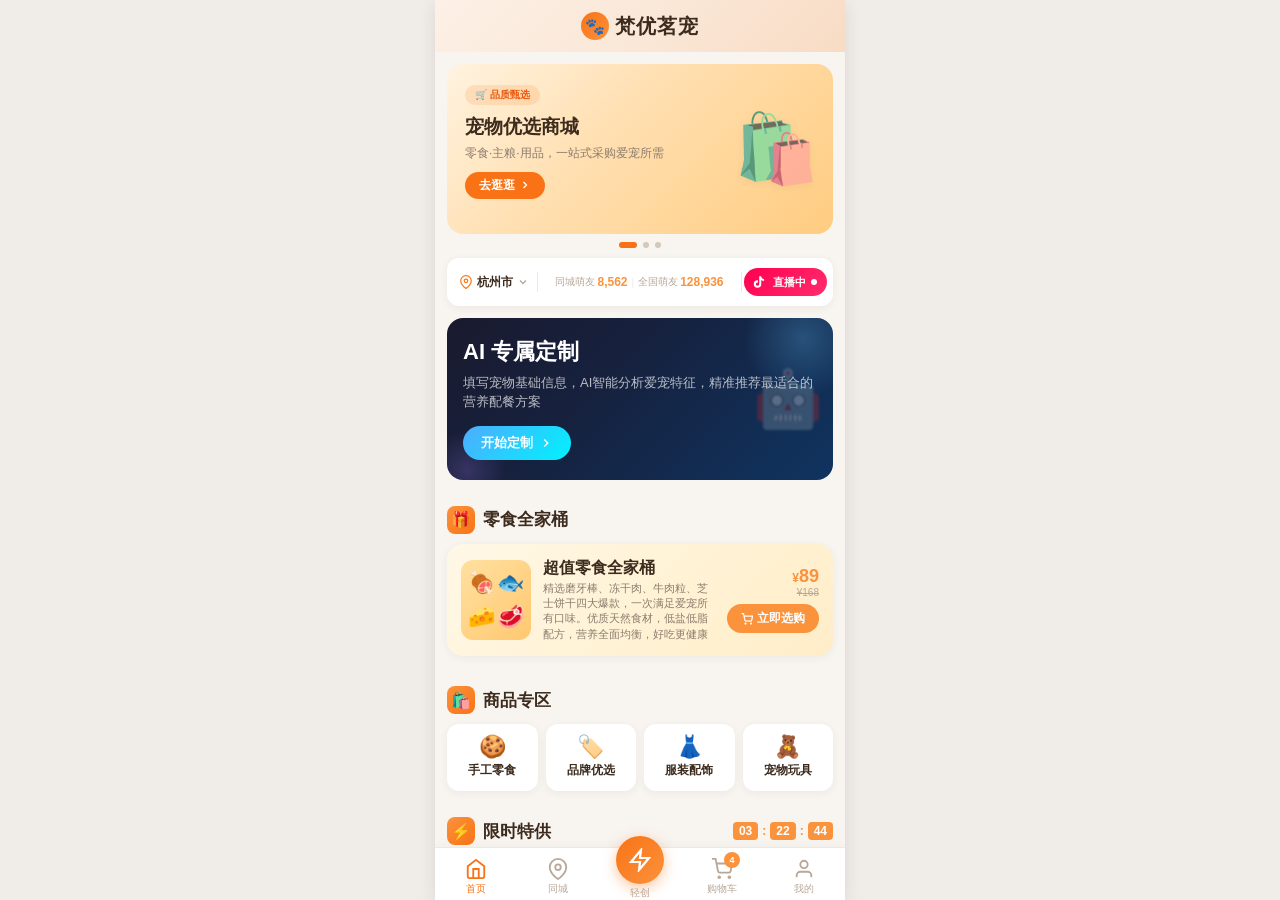
==== index.html @ db89d701 "feat: 合并积分 分佣，修改名称" ====
<!doctype html>
<html lang="zh-CN">
  <head>
    <meta charset="UTF-8" />
    <meta name="viewport" content="width=device-width, initial-scale=1.0, maximum-scale=1.0, user-scalable=no" />
    <title>梵优茗宠 - 爱宠专属好物</title>
    <link rel="stylesheet" href="style.css" />
    <link rel="stylesheet" href="points.css" />
    <link rel="stylesheet" href="commission.css" />
  </head>
  <body>
    <div class="app-container">
      <!-- ==================== 顶部 Header ==================== -->
      <header class="header">
        <div class="header-inner">
          <div class="header-back hidden" id="headerBack" onclick="handleHeaderBack()">
            <svg viewBox="0 0 24 24" fill="none" stroke="currentColor" stroke-width="2.5">
              <polyline points="15 18 9 12 15 6" />
            </svg>
          </div>
          <div class="brand-title">
            <span class="brand-icon">🐾</span>
            梵优茗宠
          </div>
        </div>
      </header>

      <main class="main-content">
        <!-- ==================== 首页 ==================== -->
        <div class="page active" id="homePage">
          <!-- ==================== Banner 轮播 ==================== -->
          <div class="banner-section">
            <div class="banner-track" id="bannerTrack">
              <!-- 商品 -->
              <div class="banner-slide banner-slide-1" onclick="openShopPage()">
                <div class="banner-slide-content">
                  <div class="banner-slide-tag">🛒 品质甄选</div>
                  <div class="banner-slide-title">宠物优选商城</div>
                  <div class="banner-slide-desc">零食·主粮·用品，一站式采购爱宠所需</div>
                  <div class="banner-slide-btn">
                    去逛逛
                    <svg viewBox="0 0 24 24" fill="none" stroke="currentColor" stroke-width="2.5"><polyline points="9 18 15 12 9 6" /></svg>
                  </div>
                </div>
                <div class="banner-slide-icon">🛍️</div>
              </div>

              <!-- 宠物店 -->
              <div class="banner-slide banner-slide-2" onclick="showToast('查看附近宠物店')">
                <div class="banner-slide-content">
                  <div class="banner-slide-tag">🏪 线下体验</div>
                  <div class="banner-slide-title">合作宠物门店</div>
                  <div class="banner-slide-desc">洗澡美容·寄养托管，就近预约服务</div>
                  <div class="banner-slide-btn">
                    去预约
                    <svg viewBox="0 0 24 24" fill="none" stroke="currentColor" stroke-width="2.5"><polyline points="9 18 15 12 9 6" /></svg>
                  </div>
                </div>
                <div class="banner-slide-icon">✂️</div>
              </div>

              <!-- 宠物医院 -->
              <div class="banner-slide banner-slide-3" onclick="showToast('查看附近宠物医院')">
                <div class="banner-slide-content">
                  <div class="banner-slide-tag">🏥 健康守护</div>
                  <div class="banner-slide-title">在线宠物医院</div>
                  <div class="banner-slide-desc">在线问诊·疫苗预约·体检套餐一站搞定</div>
                  <div class="banner-slide-btn">
                    去预约
                    <svg viewBox="0 0 24 24" fill="none" stroke="currentColor" stroke-width="2.5"><polyline points="9 18 15 12 9 6" /></svg>
                  </div>
                </div>
                <div class="banner-slide-icon">💊</div>
              </div>
            </div>

            <!-- 圆点指示器 -->
            <div class="banner-dots" id="bannerDots">
              <div class="banner-dot active"></div>
              <div class="banner-dot"></div>
              <div class="banner-dot"></div>
            </div>
          </div>

          <!-- ==================== 信息栏 ==================== -->
          <div class="stats-bar">
            <div class="stats-bar-item" onclick="switchTab('city', document.querySelector('.nav-item:nth-child(2)'))">
              <svg viewBox="0 0 24 24" fill="none" stroke="currentColor" stroke-width="2">
                <path d="M21 10c0 7-9 13-9 13s-9-6-9-13a9 9 0 0 1 18 0z" />
                <circle cx="12" cy="10" r="3" />
              </svg>
              <span class="stats-city-name" id="statsCityName">杭州市</span>
              <svg viewBox="0 0 24 24" fill="none" stroke="currentColor" stroke-width="2.5" class="stats-arrow">
                <polyline points="6 9 12 15 18 9" />
              </svg>
            </div>
            <div class="stats-bar-divider"></div>
            <div class="stats-bar-item stats-friends">
              <span class="stats-friends-label">同城萌友</span>
              <span class="stats-friends-num" id="statsLocalFriends">8,562</span>
              <span class="stats-friends-sep">|</span>
              <span class="stats-friends-label">全国萌友</span>
              <span class="stats-friends-num" id="statsAllFriends">128,936</span>
            </div>
            <div class="stats-bar-divider"></div>
            <div class="stats-bar-item stats-douyin" onclick="openDouyinCard()">
              <div class="stats-douyin-icon">
                <svg viewBox="0 0 24 24" fill="currentColor">
                  <path
                    d="M19.59 6.69a4.83 4.83 0 0 1-3.77-4.25V2h-3.45v13.89a2.89 2.89 0 0 1-2.88 2.59 2.9 2.9 0 0 1-2.89-2.9 2.89 2.89 0 0 1 2.89-2.89c.28 0 .54.04.79.1v-3.53a6.37 6.37 0 0 0-.79-.05A6.38 6.38 0 0 0 3.1 15.6a6.38 6.38 0 0 0 6.38 6.38 6.38 6.38 0 0 0 6.38-6.38V8.67a8.3 8.3 0 0 0 4.84 1.56v-3.45a4.8 4.8 0 0 1-1.11-.09z"
                  />
                </svg>
              </div>
              <span class="stats-douyin-text">直播中</span>
              <span class="stats-douyin-dot"></span>
            </div>
          </div>

          <!-- ==================== AI定制卡片 ==================== -->
          <div class="ai-card" onclick="navigateToQuiz()">
            <div class="ai-card-glow"></div>
            <div class="ai-card-glow2"></div>
            <div class="ai-card-title">AI 专属定制</div>
            <div class="ai-card-subtitle">填写宠物基础信息，AI智能分析爱宠特征，精准推荐最适合的营养配餐方案</div>
            <div class="ai-card-cta">
              开始定制
              <svg viewBox="0 0 24 24" fill="none" stroke="currentColor" stroke-width="2.5">
                <polyline points="9 18 15 12 9 6" />
              </svg>
            </div>
            <div class="ai-card-decor">🤖</div>
          </div>

          <!-- ==================== 零食全家桶 ==================== -->
          <div class="section-header">
            <div class="section-title-group">
              <div class="section-icon">🎁</div>
              <span class="section-title">零食全家桶</span>
            </div>
          </div>
          <div class="family-bucket" onclick="openProductDetail('family-bucket')">
            <div class="family-bucket-imgs">
              <div class="family-bucket-imgs-item">🍖</div>
              <div class="family-bucket-imgs-item">🐟</div>
              <div class="family-bucket-imgs-item">🧀</div>
              <div class="family-bucket-imgs-item">🥩</div>
            </div>
            <div class="family-bucket-info">
              <div class="family-bucket-name">超值零食全家桶</div>
              <div class="family-bucket-desc">
                精选磨牙棒、冻干肉、牛肉粒、芝士饼干四大爆款，一次满足爱宠所有口味。优质天然食材，低盐低脂配方，营养全面均衡，好吃更健康
              </div>
            </div>
            <div class="family-bucket-right">
              <div class="family-bucket-price"><span class="unit">¥</span>89<span class="orig">¥168</span></div>
              <button
                class="family-bucket-btn"
                onclick="
                  event.stopPropagation();
                  addFamilyBucket();
                "
              >
                <svg viewBox="0 0 24 24" fill="none" stroke="currentColor" stroke-width="2.5">
                  <circle cx="9" cy="21" r="1" />
                  <circle cx="20" cy="21" r="1" />
                  <path d="M1 1h4l2.68 13.39a2 2 0 0 0 2 1.61h9.72a2 2 0 0 0 2-1.61L23 6H6" />
                </svg>
                立即选购
              </button>
            </div>
          </div>

          <!-- ==================== 商品专区 ==================== -->
          <div class="section-header">
            <div class="section-title-group">
              <div class="section-icon">🛍️</div>
              <span class="section-title">商品专区</span>
            </div>
          </div>
          <div class="shop-cat-tabs">
            <div class="shop-cat-tab" data-cat="snack" onclick="openShopPage('snack', this)">
              <div class="shop-cat-tab-icon">🍪</div>
              <span>手工零食</span>
            </div>
            <div class="shop-cat-tab" data-cat="brand" onclick="openShopPage('brand', this)">
              <div class="shop-cat-tab-icon">🏷️</div>
              <span>品牌优选</span>
            </div>
            <div class="shop-cat-tab" data-cat="clothes" onclick="openShopPage('clothes', this)">
              <div class="shop-cat-tab-icon">👗</div>
              <span>服装配饰</span>
            </div>
            <div class="shop-cat-tab" data-cat="toy" onclick="openShopPage('toy', this)">
              <div class="shop-cat-tab-icon">🧸</div>
              <span>宠物玩具</span>
            </div>
          </div>

          <!-- ==================== 限时特供 ==================== -->
          <div class="section-header">
            <div class="section-title-group">
              <div class="section-icon">⚡</div>
              <span class="section-title">限时特供</span>
            </div>
            <div class="section-countdown" id="countdown">
              <span class="countdown-item" id="cd-h">00</span>
              <span class="countdown-sep">:</span>
              <span class="countdown-item" id="cd-m">00</span>
              <span class="countdown-sep">:</span>
              <span class="countdown-item" id="cd-s">00</span>
            </div>
          </div>
          <div class="flash-sale-items">
            <div class="flash-item" onclick="openProductDetail('teeth-stick')">
              <div class="flash-item-img">🦴</div>
              <div class="flash-item-name">磨牙洁齿棒</div>
              <div class="flash-item-price">¥19.9<span class="original">¥39.9</span></div>
            </div>
            <div class="flash-item" onclick="openProductDetail('salmon-freeze')">
              <div class="flash-item-img">🐟</div>
              <div class="flash-item-name">三文鱼冻干</div>
              <div class="flash-item-price">¥29.9<span class="original">¥59.9</span></div>
            </div>
            <div class="flash-item" onclick="openProductDetail('cheese-biscuit')">
              <div class="flash-item-img">🧀</div>
              <div class="flash-item-name">奶酪小饼干</div>
              <div class="flash-item-price">¥15.9<span class="original">¥29.9</span></div>
            </div>
            <div class="flash-item" onclick="openProductDetail('beef-grain')">
              <div class="flash-item-img">🥩</div>
              <div class="flash-item-name">牛肉粒零食</div>
              <div class="flash-item-price">¥24.9<span class="original">¥45.9</span></div>
            </div>
          </div>
          <div style="height: 20px"></div>
        </div>
        <!-- /#homePage -->

        <!-- ==================== 同城页 ==================== -->
        <div class="page" id="cityPage">
          <div class="city-header" onclick="showToast('切换城市')">
            <svg viewBox="0 0 24 24" fill="none" stroke="currentColor" stroke-width="2.2">
              <path d="M21 10c0 7-9 13-9 13s-9-6-9-13a9 9 0 0 1 18 0z" />
              <circle cx="12" cy="10" r="3" />
            </svg>
            <span class="city-header-label">当前城市</span>
            <span class="city-header-name">杭州市</span>
            <span class="city-header-arrow">›</span>
          </div>

          <div class="city-filters" id="cityFilters">
            <div class="city-filter-chip active" data-cat="all" onclick="filterCity('all', this)">全部</div>
            <div class="city-filter-chip" data-cat="shop" onclick="filterCity('shop', this)">🏪 宠物店</div>
            <div class="city-filter-chip" data-cat="hospital" onclick="filterCity('hospital', this)">🏥 宠物医院</div>
            <div class="city-filter-chip" data-cat="beauty" onclick="filterCity('beauty', this)">✂️ 宠物美容</div>
            <div class="city-filter-chip" data-cat="park" onclick="filterCity('park', this)">🌳 宠物乐园</div>
            <div class="city-filter-chip" data-cat="party" onclick="filterCity('party', this)">🎉 线下聚会</div>
          </div>

          <div class="city-list" id="cityList"></div>

          <div class="coop-entry" onclick="openCoopForm()">
            <div class="coop-entry-icon">🤝</div>
            <div class="coop-entry-text">
              <div class="coop-entry-title">申请合作入驻</div>
              <div class="coop-entry-desc">宠物店、医院、美容院等商家免费入驻</div>
            </div>
            <div class="coop-entry-arrow">›</div>
          </div>
          <div style="height: 20px"></div>
        </div>
        <!-- /#cityPage -->

        <!-- ==================== 轻创页 ==================== -->
        <div class="page" id="creatorPage">
          <!-- 项目介绍 -->
          <div class="creator-hero">
            <div class="creator-hero-glow"></div>
            <div class="creator-hero-glow2"></div>
            <div class="creator-hero-glow3"></div>
            <div class="creator-hero-decor">🚀</div>
            <div class="creator-hero-tag">✨ 轻创业项目</div>
            <div class="creator-hero-title">宠物赛道轻创<br />陪跑计划</div>
            <div class="creator-hero-desc">零基础也能入局宠物行业。从选品、获客到成交，手把手带你搭建宠物副业体系。</div>
            <div class="creator-hero-stats">
              <div class="creator-hero-stat">
                <div class="creator-hero-stat-num">3000+</div>
                <div class="creator-hero-stat-label">已加入学员</div>
              </div>
              <div class="creator-hero-stat">
                <div class="creator-hero-stat-num">98%</div>
                <div class="creator-hero-stat-label">好评率</div>
              </div>
              <div class="creator-hero-stat">
                <div class="creator-hero-stat-num">1v1</div>
                <div class="creator-hero-stat-label">导师陪跑</div>
              </div>
            </div>
          </div>

          <!-- 三档课程 -->
          <div class="course-cards">
            <div class="course-card basic" onclick="openCourseDetail('basic')">
              <div class="course-card-icon">📱</div>
              <div class="course-card-info">
                <div class="course-card-tag">入门首选</div>
                <div class="course-card-name">线上录播课</div>
                <div class="course-card-features">
                  <span class="course-card-feature">32节视频</span>
                  <span class="course-card-feature">社群答疑</span>
                  <span class="course-card-feature">终身回看</span>
                </div>
                <div class="course-card-price"><span class="unit">¥</span>399</div>
              </div>
              <div class="course-card-arrow">›</div>
            </div>

            <div class="course-card pro" onclick="openCourseDetail('pro')">
              <div class="course-card-icon">👨‍🏫</div>
              <div class="course-card-info">
                <div class="course-card-tag">🔥 热门推荐</div>
                <div class="course-card-name">梵优合伙人</div>
                <div class="course-card-features">
                  <span class="course-card-feature">1v1指导</span>
                  <span class="course-card-feature">90天陪跑</span>
                  <span class="course-card-feature">供货对接</span>
                  <span class="course-card-feature">流量扶持</span>
                </div>
                <div class="course-card-price"><span class="unit">¥</span>2,999</div>
              </div>
              <div class="course-card-arrow">›</div>
            </div>

            <div class="course-card partner" onclick="openCourseDetail('partner')">
              <div class="course-card-icon">💎</div>
              <div class="course-card-info">
                <div class="course-card-tag">👑 高阶权益</div>
                <div class="course-card-name">梵优主理人</div>
                <div class="course-card-features">
                  <span class="course-card-feature">全年陪跑</span>
                  <span class="course-card-feature">区域代理</span>
                  <span class="course-card-feature">分红权益</span>
                  <span class="course-card-feature">私董会</span>
                </div>
                <div class="course-card-price"><span class="unit">¥</span>5,999</div>
              </div>
              <div class="course-card-arrow">›</div>
            </div>
          </div>
        </div>
        <!-- /#creatorPage -->

        <!-- ==================== 购物车页 ==================== -->
        <div class="page" id="cartPage">
          <div class="cart-page-inner">
            <div class="cart-empty" id="cartEmpty">
              <div class="cart-empty-icon">🛒</div>
              <div class="cart-empty-title">购物车是空的</div>
              <div class="cart-empty-desc">快去挑选心仪的宠物好物吧</div>
              <button class="cart-empty-btn" onclick="switchTab('home', document.querySelector('.nav-item'))">去逛逛</button>
            </div>
            <div id="cartContent" style="display: none; flex: 1">
              <!-- 收货地址栏 -->
              <div class="cart-address-bar" id="cartAddressBar" onclick="openCartAddressList()">
                <div class="cart-address-bar-icon">📍</div>
                <div class="cart-address-bar-info" id="cartAddressInfo">
                  <div class="cart-address-bar-text">请选择收货地址</div>
                </div>
                <div class="cart-address-bar-arrow">›</div>
              </div>
              <div class="cart-store">
                <div id="cartItems"></div>
              </div>
            </div>

            <div class="cart-bottom" id="cartBottom">
              <label class="cart-bottom-check"> <input type="checkbox" id="cartCheckAll2" onchange="toggleCheckAll()" checked /> 全选 </label>
              <div class="cart-bottom-total">
                <div class="cart-bottom-total-label">合计</div>
                <div class="cart-bottom-total-price"><span class="unit">¥</span><span id="cartTotalPrice">0</span></div>
              </div>
              <button class="cart-bottom-btn" id="cartSubmitBtn" onclick="showToast('调用支付接口')">结算</button>
            </div>
          </div>
        </div>
        <!-- /#cartPage -->

        <!-- ==================== AI答题页 ==================== -->
        <div class="page" id="quizPage">
          <div class="quiz-page-container">
            <div class="quiz-page-header">
              <div class="quiz-page-title">AI 宠物配餐</div>
              <div class="quiz-page-subtitle">智能分析爱宠特征，精准推荐最适合的营养配餐方案</div>
            </div>

            <div class="quiz-progress">
              <div class="quiz-progress-bar"><div class="quiz-progress-fill" id="quizProgressFill" style="width: 0%"></div></div>
              <div class="quiz-progress-text" id="quizProgressText">0/16</div>
            </div>

            <!-- 题目区域（一次显示一题） -->
            <div class="quiz-questions-area" id="quizQuestionsArea">
              <!-- 宠物类型选择 -->
              <div class="quiz-field quiz-field-pet-type">
                <div class="quiz-field-label">
                  <span class="q-num">🐾</span>请选择宠物类型
                  <span class="type-badge single">单选</span>
                </div>
                <div class="quiz-radio-group quiz-radio-group-pet" data-name="petType">
                  <div class="quiz-radio quiz-radio-pet" data-value="猫" onclick="selectRadio(this)">
                    <span class="r-dot"></span>
                    <span class="quiz-pet-icon">🐱</span>
                    <span class="quiz-pet-label">猫猫</span>
                  </div>
                  <div class="quiz-radio quiz-radio-pet" data-value="狗" onclick="selectRadio(this)">
                    <span class="r-dot"></span>
                    <span class="quiz-pet-icon">🐶</span>
                    <span class="quiz-pet-label">狗狗</span>
                  </div>
                </div>
                <!-- 推荐商品滑动卡片 -->
                <div class="quiz-product-slider" id="quizProductSlider">
                  <div class="quiz-product-slider-header">
                    <span class="quiz-product-slider-title">🔥 热销推荐</span>
                    <span class="quiz-product-slider-hint">← 左右滑动查看 →</span>
                  </div>
                  <div class="quiz-product-track" id="quizProductTrack">
                    <!-- JS 动态渲染 -->
                  </div>
                  <div class="quiz-product-dots" id="quizProductDots"></div>
                </div>
              </div>

              <!-- ============ 猫咪题目 ============ -->
              <div id="catQuestions" class="hidden">
                <!-- CQ1 猫咪品种【单选题】 -->
                <div class="quiz-field" data-q="1">
                  <div class="quiz-field-label">
                    <span class="q-num">1</span>猫咪品种
                    <span class="type-badge single">单选</span>
                  </div>
                  <div class="quiz-radio-group" data-name="breed">
                    <div class="quiz-radio" data-value="英短" onclick="selectRadio(this)"><span class="r-dot"></span>英短</div>
                    <div class="quiz-radio" data-value="美短" onclick="selectRadio(this)"><span class="r-dot"></span>美短</div>
                    <div class="quiz-radio" data-value="布偶" onclick="selectRadio(this)"><span class="r-dot"></span>布偶</div>
                    <div class="quiz-radio" data-value="德文卷毛" onclick="selectRadio(this)"><span class="r-dot"></span>德文卷毛</div>
                    <div class="quiz-radio" data-value="暹罗" onclick="selectRadio(this)"><span class="r-dot"></span>暹罗</div>
                    <div class="quiz-radio" data-value="蓝猫" onclick="selectRadio(this)"><span class="r-dot"></span>蓝猫</div>
                    <div class="quiz-radio" data-value="加菲" onclick="selectRadio(this)"><span class="r-dot"></span>加菲</div>
                    <div class="quiz-radio" data-value="缅因" onclick="selectRadio(this)"><span class="r-dot"></span>缅因</div>
                    <div class="quiz-radio" data-value="阿比西尼亚" onclick="selectRadio(this)"><span class="r-dot"></span>阿比西尼亚</div>
                    <div class="quiz-radio" data-value="其他" onclick="selectRadio(this)"><span class="r-dot"></span>其他</div>
                  </div>
                </div>

                <!-- CQ2 其他品种【填空题】 -->
                <div class="quiz-field hidden" data-q="2" id="q2Field">
                  <div class="quiz-field-label">
                    <span class="q-num">2</span>其他品种
                    <span class="type-badge fill">填空</span>
                  </div>
                  <div class="quiz-input-wrap">
                    <input class="quiz-input" type="text" id="q2Input" placeholder="请输入猫咪品种" oninput="onQuizInput(this)" />
                  </div>
                </div>

                <!-- CQ3 宠物昵称【填空题】 -->
                <div class="quiz-field" data-q="3">
                  <div class="quiz-field-label">
                    <span class="q-num">3</span>宠物昵称
                    <span class="type-badge fill">填空</span>
                  </div>
                  <div class="quiz-input-wrap">
                    <input class="quiz-input" type="text" id="q3Input" placeholder="请输入爱宠昵称" oninput="onQuizInput(this)" maxlength="20" />
                  </div>
                </div>

                <!-- CQ4 性别【单选题】 -->
                <div class="quiz-field" data-q="4">
                  <div class="quiz-field-label">
                    <span class="q-num">4</span>性别
                    <span class="type-badge single">单选</span>
                  </div>
                  <div class="quiz-radio-group" data-name="gender">
                    <div class="quiz-radio" data-value="公" onclick="selectRadio(this)"><span class="r-dot"></span>弟弟(公)</div>
                    <div class="quiz-radio" data-value="母" onclick="selectRadio(this)"><span class="r-dot"></span>妹妹(母)</div>
                  </div>
                </div>

                <!-- CQ5 年龄段【单选题】 -->
                <div class="quiz-field" data-q="5">
                  <div class="quiz-field-label">
                    <span class="q-num">5</span>年龄段
                    <span class="type-badge single">单选</span>
                  </div>
                  <div class="quiz-radio-group" data-name="age">
                    <div class="quiz-radio" data-value="幼猫" onclick="selectRadio(this)"><span class="r-dot"></span>幼猫(0～12月)</div>
                    <div class="quiz-radio" data-value="成猫" onclick="selectRadio(this)"><span class="r-dot"></span>成猫(1～7岁)</div>
                    <div class="quiz-radio" data-value="老年猫" onclick="selectRadio(this)"><span class="r-dot"></span>老年猫(7岁+)</div>
                  </div>
                </div>

                <!-- CQ6 绝育情况【单选题】 -->
                <div class="quiz-field" data-q="6">
                  <div class="quiz-field-label">
                    <span class="q-num">6</span>绝育情况
                    <span class="type-badge single">单选</span>
                  </div>
                  <div class="quiz-radio-group" data-name="neuter">
                    <div class="quiz-radio" data-value="已绝育" onclick="selectRadio(this)"><span class="r-dot"></span>已绝育</div>
                    <div class="quiz-radio" data-value="未绝育" onclick="selectRadio(this)"><span class="r-dot"></span>未绝育</div>
                  </div>
                </div>

                <!-- CQ7 体重(kg)【填空题】 -->
                <div class="quiz-field" data-q="7">
                  <div class="quiz-field-label">
                    <span class="q-num">7</span>体重(kg)
                    <span class="type-badge fill">填空</span>
                  </div>
                  <div class="quiz-input-wrap">
                    <input
                      class="quiz-input"
                      type="number"
                      id="q7Input"
                      placeholder="请输入体重（kg）"
                      oninput="onQuizInput(this)"
                      min="0.1"
                      max="30"
                      step="0.1"
                    />
                  </div>
                </div>

                <!-- CQ8 日常活动量【单选题】 -->
                <div class="quiz-field" data-q="8">
                  <div class="quiz-field-label">
                    <span class="q-num">8</span>日常活动量
                    <span class="type-badge single">单选</span>
                  </div>
                  <div class="quiz-radio-group" data-name="activity">
                    <div class="quiz-radio" data-value="低" onclick="selectRadio(this)"><span class="r-dot"></span>低（大部分时间睡觉）</div>
                    <div class="quiz-radio" data-value="中" onclick="selectRadio(this)"><span class="r-dot"></span>中（每天少量玩耍）</div>
                    <div class="quiz-radio" data-value="高" onclick="selectRadio(this)"><span class="r-dot"></span>高（精力旺盛爱跑酷）</div>
                  </div>
                </div>

                <!-- CQ9 饲养模式【单选题】 -->
                <div class="quiz-field" data-q="9">
                  <div class="quiz-field-label">
                    <span class="q-num">9</span>饲养模式
                    <span class="type-badge single">单选</span>
                  </div>
                  <div class="quiz-radio-group" data-name="mode">
                    <div class="quiz-radio" data-value="单宠" onclick="selectRadio(this)"><span class="r-dot"></span>单宠饲养</div>
                    <div class="quiz-radio" data-value="多宠" onclick="selectRadio(this)"><span class="r-dot"></span>多宠饲养</div>
                  </div>
                </div>

                <!-- CQ10 多宠数量【填空题】 -->
                <div class="quiz-field hidden" data-q="10" id="q10Field">
                  <div class="quiz-field-label">
                    <span class="q-num">10</span>多宠数量
                    <span class="type-badge fill">填空</span>
                  </div>
                  <div class="quiz-input-wrap">
                    <input
                      class="quiz-input"
                      type="number"
                      id="q10Input"
                      placeholder="请输入宠物总数"
                      oninput="onQuizInput(this)"
                      min="2"
                      max="50"
                      step="1"
                    />
                  </div>
                </div>

                <!-- CQ11 每日陪伴时长【单选题】 -->
                <div class="quiz-field" data-q="11">
                  <div class="quiz-field-label">
                    <span class="q-num">11</span>每日陪伴时长
                    <span class="type-badge single">单选</span>
                  </div>
                  <div class="quiz-radio-group" data-name="company">
                    <div class="quiz-radio" data-value="无陪伴" onclick="selectRadio(this)"><span class="r-dot"></span>无陪伴（整日独处）</div>
                    <div class="quiz-radio" data-value="少量陪伴" onclick="selectRadio(this)">
                      <span class="r-dot"></span>少量陪伴（白天独处，夜间短时）
                    </div>
                    <div class="quiz-radio" data-value="充足陪伴" onclick="selectRadio(this)">
                      <span class="r-dot"></span>充足陪伴（白天互动，夜间同处）
                    </div>
                  </div>
                </div>

                <!-- CQ12 肠胃健康【多选题】 -->
                <div class="quiz-field" data-q="12">
                  <div class="quiz-field-label">
                    <span class="q-num">12</span>肠胃健康
                    <span class="type-badge multi">多选</span>
                  </div>
                  <div class="quiz-checkbox-group" data-name="stomach">
                    <div class="quiz-checkbox" data-value="软便" onclick="toggleCheckbox(this)"><span class="c-box">✓</span>软便</div>
                    <div class="quiz-checkbox" data-value="便秘" onclick="toggleCheckbox(this)"><span class="c-box">✓</span>便秘</div>
                    <div class="quiz-checkbox" data-value="频繁呕吐" onclick="toggleCheckbox(this)"><span class="c-box">✓</span>频繁呕吐</div>
                    <div class="quiz-checkbox" data-value="肠胃健康" onclick="toggleCheckbox(this)"><span class="c-box">✓</span>肠胃健康</div>
                  </div>
                </div>

                <!-- CQ13 皮毛健康【多选题】 -->
                <div class="quiz-field" data-q="13">
                  <div class="quiz-field-label">
                    <span class="q-num">13</span>皮毛健康
                    <span class="type-badge multi">多选</span>
                  </div>
                  <div class="quiz-checkbox-group" data-name="skin">
                    <div class="quiz-checkbox" data-value="掉毛重" onclick="toggleCheckbox(this)"><span class="c-box">✓</span>掉毛重</div>
                    <div class="quiz-checkbox" data-value="皮屑瘙痒" onclick="toggleCheckbox(this)"><span class="c-box">✓</span>皮屑瘙痒</div>
                    <div class="quiz-checkbox" data-value="毛发干枯" onclick="toggleCheckbox(this)"><span class="c-box">✓</span>毛发干枯</div>
                    <div class="quiz-checkbox" data-value="皮肤健康" onclick="toggleCheckbox(this)"><span class="c-box">✓</span>皮肤健康</div>
                  </div>
                </div>

                <!-- CQ14 泌尿健康【多选题】 -->
                <div class="quiz-field" data-q="14">
                  <div class="quiz-field-label">
                    <span class="q-num">14</span>泌尿健康
                    <span class="type-badge multi">多选</span>
                  </div>
                  <div class="quiz-checkbox-group" data-name="urinary">
                    <div class="quiz-checkbox" data-value="尿频上火" onclick="toggleCheckbox(this)"><span class="c-box">✓</span>尿频上火</div>
                    <div class="quiz-checkbox" data-value="泪痕重" onclick="toggleCheckbox(this)"><span class="c-box">✓</span>泪痕重</div>
                    <div class="quiz-checkbox" data-value="泌尿健康" onclick="toggleCheckbox(this)"><span class="c-box">✓</span>泌尿健康</div>
                  </div>
                </div>

                <!-- CQ15 关节健康【多选题】 -->
                <div class="quiz-field" data-q="15">
                  <div class="quiz-field-label">
                    <span class="q-num">15</span>关节健康
                    <span class="type-badge multi">多选</span>
                  </div>
                  <div class="quiz-checkbox-group" data-name="joint">
                    <div class="quiz-checkbox" data-value="关节老化" onclick="toggleCheckbox(this)"><span class="c-box">✓</span>关节老化</div>
                    <div class="quiz-checkbox" data-value="关节健康" onclick="toggleCheckbox(this)"><span class="c-box">✓</span>关节健康</div>
                  </div>
                </div>

                <!-- CQ16 过敏情况【多选题】 -->
                <div class="quiz-field" data-q="16">
                  <div class="quiz-field-label">
                    <span class="q-num">16</span>过敏情况
                    <span class="type-badge multi">多选</span>
                  </div>
                  <div class="quiz-checkbox-group" data-name="allergy">
                    <div class="quiz-checkbox" data-value="肉类过敏" onclick="toggleCheckbox(this)"><span class="c-box">✓</span>肉类过敏</div>
                    <div class="quiz-checkbox" data-value="谷物过敏" onclick="toggleCheckbox(this)"><span class="c-box">✓</span>谷物过敏</div>
                    <div class="quiz-checkbox" data-value="无过敏" onclick="toggleCheckbox(this)"><span class="c-box">✓</span>无过敏</div>
                  </div>
                </div>
              </div>
              <!-- /#catQuestions -->

              <!-- ============ 狗狗题目 ============ -->
              <div id="dogQuestions" class="hidden">
                <!-- DQ1 狗狗品种【单选题】 -->
                <div class="quiz-field" data-q="1">
                  <div class="quiz-field-label">
                    <span class="q-num">1</span>狗狗品种
                    <span class="type-badge single">单选</span>
                  </div>
                  <div class="quiz-radio-group" data-name="dBreed">
                    <div class="quiz-radio" data-value="泰迪" onclick="selectRadio(this)"><span class="r-dot"></span>泰迪</div>
                    <div class="quiz-radio" data-value="比熊" onclick="selectRadio(this)"><span class="r-dot"></span>比熊</div>
                    <div class="quiz-radio" data-value="吉娃娃" onclick="selectRadio(this)"><span class="r-dot"></span>吉娃娃</div>
                    <div class="quiz-radio" data-value="博美" onclick="selectRadio(this)"><span class="r-dot"></span>博美</div>
                    <div class="quiz-radio" data-value="约克夏" onclick="selectRadio(this)"><span class="r-dot"></span>约克夏</div>
                    <div class="quiz-radio" data-value="马尔济斯" onclick="selectRadio(this)"><span class="r-dot"></span>马尔济斯</div>
                    <div class="quiz-radio" data-value="雪纳瑞" onclick="selectRadio(this)"><span class="r-dot"></span>雪纳瑞</div>
                    <div class="quiz-radio" data-value="柴犬" onclick="selectRadio(this)"><span class="r-dot"></span>柴犬</div>
                    <div class="quiz-radio" data-value="柯基" onclick="selectRadio(this)"><span class="r-dot"></span>柯基</div>
                    <div class="quiz-radio" data-value="其他" onclick="selectRadio(this)"><span class="r-dot"></span>其他</div>
                  </div>
                </div>

                <!-- DQ2 其他品种【填空题】 -->
                <div class="quiz-field hidden" data-q="2" id="dQ2Field">
                  <div class="quiz-field-label">
                    <span class="q-num">2</span>其他品种
                    <span class="type-badge fill">填空</span>
                  </div>
                  <div class="quiz-input-wrap">
                    <input class="quiz-input" type="text" id="dQ2Input" placeholder="请输入狗狗品种" oninput="onQuizInput(this)" />
                  </div>
                </div>

                <!-- DQ3 宠物昵称【填空题】 -->
                <div class="quiz-field" data-q="3">
                  <div class="quiz-field-label">
                    <span class="q-num">3</span>宠物昵称
                    <span class="type-badge fill">填空</span>
                  </div>
                  <div class="quiz-input-wrap">
                    <input class="quiz-input" type="text" id="dQ3Input" placeholder="请输入爱宠昵称" oninput="onQuizInput(this)" maxlength="20" />
                  </div>
                </div>

                <!-- DQ4 性别【单选题】 -->
                <div class="quiz-field" data-q="4">
                  <div class="quiz-field-label">
                    <span class="q-num">4</span>性别
                    <span class="type-badge single">单选</span>
                  </div>
                  <div class="quiz-radio-group" data-name="dGender">
                    <div class="quiz-radio" data-value="公" onclick="selectRadio(this)"><span class="r-dot"></span>弟弟(公)</div>
                    <div class="quiz-radio" data-value="母" onclick="selectRadio(this)"><span class="r-dot"></span>妹妹(母)</div>
                  </div>
                </div>

                <!-- DQ5 年龄段【单选题】 -->
                <div class="quiz-field" data-q="5">
                  <div class="quiz-field-label">
                    <span class="q-num">5</span>年龄段
                    <span class="type-badge single">单选</span>
                  </div>
                  <div class="quiz-radio-group" data-name="dAge">
                    <div class="quiz-radio" data-value="幼犬" onclick="selectRadio(this)"><span class="r-dot"></span>幼犬(0～12月)</div>
                    <div class="quiz-radio" data-value="成犬" onclick="selectRadio(this)"><span class="r-dot"></span>成犬(1～8岁)</div>
                    <div class="quiz-radio" data-value="老年犬" onclick="selectRadio(this)"><span class="r-dot"></span>老年犬(8岁+)</div>
                  </div>
                </div>

                <!-- DQ6 绝育情况【单选题】 -->
                <div class="quiz-field" data-q="6">
                  <div class="quiz-field-label">
                    <span class="q-num">6</span>绝育情况
                    <span class="type-badge single">单选</span>
                  </div>
                  <div class="quiz-radio-group" data-name="dNeuter">
                    <div class="quiz-radio" data-value="已绝育" onclick="selectRadio(this)"><span class="r-dot"></span>已绝育</div>
                    <div class="quiz-radio" data-value="未绝育" onclick="selectRadio(this)"><span class="r-dot"></span>未绝育</div>
                  </div>
                </div>

                <!-- DQ7 体重(kg)【填空题】 -->
                <div class="quiz-field" data-q="7">
                  <div class="quiz-field-label">
                    <span class="q-num">7</span>体重(kg)
                    <span class="type-badge fill">填空</span>
                  </div>
                  <div class="quiz-input-wrap">
                    <input
                      class="quiz-input"
                      type="number"
                      id="dQ7Input"
                      placeholder="请输入体重（kg）"
                      oninput="onQuizInput(this)"
                      min="0.1"
                      max="80"
                      step="0.1"
                    />
                  </div>
                </div>

                <!-- DQ8 日常活动量【单选题】 -->
                <div class="quiz-field" data-q="8">
                  <div class="quiz-field-label">
                    <span class="q-num">8</span>日常活动量
                    <span class="type-badge single">单选</span>
                  </div>
                  <div class="quiz-radio-group" data-name="dActivity">
                    <div class="quiz-radio" data-value="低" onclick="selectRadio(this)"><span class="r-dot"></span>低（大部分时间在家）</div>
                    <div class="quiz-radio" data-value="中" onclick="selectRadio(this)"><span class="r-dot"></span>中（每天短时间活动）</div>
                    <div class="quiz-radio" data-value="高" onclick="selectRadio(this)"><span class="r-dot"></span>高（每天大量运动）</div>
                  </div>
                </div>

                <!-- DQ9 饲养模式【单选题】 -->
                <div class="quiz-field" data-q="9">
                  <div class="quiz-field-label">
                    <span class="q-num">9</span>饲养模式
                    <span class="type-badge single">单选</span>
                  </div>
                  <div class="quiz-radio-group" data-name="dMode">
                    <div class="quiz-radio" data-value="单宠" onclick="selectRadio(this)"><span class="r-dot"></span>单宠饲养</div>
                    <div class="quiz-radio" data-value="多宠" onclick="selectRadio(this)"><span class="r-dot"></span>多宠饲养</div>
                  </div>
                </div>

                <!-- DQ10 多宠数量【填空题】 -->
                <div class="quiz-field hidden" data-q="10" id="dQ10Field">
                  <div class="quiz-field-label">
                    <span class="q-num">10</span>多宠数量
                    <span class="type-badge fill">填空</span>
                  </div>
                  <div class="quiz-input-wrap">
                    <input
                      class="quiz-input"
                      type="number"
                      id="dQ10Input"
                      placeholder="请输入宠物总数"
                      oninput="onQuizInput(this)"
                      min="2"
                      max="50"
                      step="1"
                    />
                  </div>
                </div>

                <!-- DQ11 每周遛弯次数【单选题】 -->
                <div class="quiz-field" data-q="11">
                  <div class="quiz-field-label">
                    <span class="q-num">11</span>每周遛弯次数
                    <span class="type-badge single">单选</span>
                  </div>
                  <div class="quiz-radio-group" data-name="dWalk">
                    <div class="quiz-radio" data-value="＜1次" onclick="selectRadio(this)"><span class="r-dot"></span>＜1次</div>
                    <div class="quiz-radio" data-value="1～2次" onclick="selectRadio(this)"><span class="r-dot"></span>1～2次</div>
                    <div class="quiz-radio" data-value="3～5次" onclick="selectRadio(this)"><span class="r-dot"></span>3～5次</div>
                    <div class="quiz-radio" data-value="每天1次以上" onclick="selectRadio(this)"><span class="r-dot"></span>每天1次以上</div>
                  </div>
                </div>

                <!-- DQ12 肠胃健康【多选题】 -->
                <div class="quiz-field" data-q="12">
                  <div class="quiz-field-label">
                    <span class="q-num">12</span>肠胃健康
                    <span class="type-badge multi">多选</span>
                  </div>
                  <div class="quiz-checkbox-group" data-name="dStomach">
                    <div class="quiz-checkbox" data-value="拉稀" onclick="toggleCheckbox(this)"><span class="c-box">✓</span>拉稀</div>
                    <div class="quiz-checkbox" data-value="挑食" onclick="toggleCheckbox(this)"><span class="c-box">✓</span>挑食</div>
                    <div class="quiz-checkbox" data-value="积食" onclick="toggleCheckbox(this)"><span class="c-box">✓</span>积食</div>
                    <div class="quiz-checkbox" data-value="肠胃健康" onclick="toggleCheckbox(this)"><span class="c-box">✓</span>肠胃健康</div>
                  </div>
                </div>

                <!-- DQ13 皮肤健康【多选题】 -->
                <div class="quiz-field" data-q="13">
                  <div class="quiz-field-label">
                    <span class="q-num">13</span>皮肤健康
                    <span class="type-badge multi">多选</span>
                  </div>
                  <div class="quiz-checkbox-group" data-name="dSkin">
                    <div class="quiz-checkbox" data-value="异位性皮炎" onclick="toggleCheckbox(this)"><span class="c-box">✓</span>异位性皮炎</div>
                    <div class="quiz-checkbox" data-value="季节性脱毛" onclick="toggleCheckbox(this)"><span class="c-box">✓</span>季节性脱毛</div>
                    <div class="quiz-checkbox" data-value="瘙痒泛红" onclick="toggleCheckbox(this)"><span class="c-box">✓</span>瘙痒泛红</div>
                    <div class="quiz-checkbox" data-value="皮肤健康" onclick="toggleCheckbox(this)"><span class="c-box">✓</span>皮肤健康</div>
                  </div>
                </div>

                <!-- DQ14 泪痕情况【多选题】 -->
                <div class="quiz-field" data-q="14">
                  <div class="quiz-field-label">
                    <span class="q-num">14</span>泪痕情况
                    <span class="type-badge multi">多选</span>
                  </div>
                  <div class="quiz-checkbox-group" data-name="dTear">
                    <div class="quiz-checkbox" data-value="顽固泪痕" onclick="toggleCheckbox(this)"><span class="c-box">✓</span>顽固泪痕</div>
                    <div class="quiz-checkbox" data-value="易上火" onclick="toggleCheckbox(this)"><span class="c-box">✓</span>易上火</div>
                    <div class="quiz-checkbox" data-value="无异常" onclick="toggleCheckbox(this)"><span class="c-box">✓</span>无异常</div>
                  </div>
                </div>

                <!-- DQ15 关节健康【多选题】 -->
                <div class="quiz-field" data-q="15">
                  <div class="quiz-field-label">
                    <span class="q-num">15</span>关节健康
                    <span class="type-badge multi">多选</span>
                  </div>
                  <div class="quiz-checkbox-group" data-name="dJoint">
                    <div class="quiz-checkbox" data-value="髌骨不良" onclick="toggleCheckbox(this)"><span class="c-box">✓</span>髌骨不良</div>
                    <div class="quiz-checkbox" data-value="关节老化" onclick="toggleCheckbox(this)"><span class="c-box">✓</span>关节老化</div>
                    <div class="quiz-checkbox" data-value="关节健康" onclick="toggleCheckbox(this)"><span class="c-box">✓</span>关节健康</div>
                  </div>
                </div>

                <!-- DQ16 代谢情况【多选题】 -->
                <div class="quiz-field" data-q="16">
                  <div class="quiz-field-label">
                    <span class="q-num">16</span>代谢情况
                    <span class="type-badge multi">多选</span>
                  </div>
                  <div class="quiz-checkbox-group" data-name="dMetabolism">
                    <div class="quiz-checkbox" data-value="肥胖高血脂" onclick="toggleCheckbox(this)"><span class="c-box">✓</span>肥胖高血脂</div>
                    <div class="quiz-checkbox" data-value="胰腺敏感" onclick="toggleCheckbox(this)"><span class="c-box">✓</span>胰腺敏感</div>
                    <div class="quiz-checkbox" data-value="代谢正常" onclick="toggleCheckbox(this)"><span class="c-box">✓</span>代谢正常</div>
                  </div>
                </div>

                <!-- DQ17 过敏情况【多选题】 -->
                <div class="quiz-field" data-q="17">
                  <div class="quiz-field-label">
                    <span class="q-num">17</span>过敏情况
                    <span class="type-badge multi">多选</span>
                  </div>
                  <div class="quiz-checkbox-group" data-name="dAllergy">
                    <div class="quiz-checkbox" data-value="肉类过敏" onclick="toggleCheckbox(this)"><span class="c-box">✓</span>肉类过敏</div>
                    <div class="quiz-checkbox" data-value="谷物过敏" onclick="toggleCheckbox(this)"><span class="c-box">✓</span>谷物过敏</div>
                    <div class="quiz-checkbox" data-value="无过敏" onclick="toggleCheckbox(this)"><span class="c-box">✓</span>无过敏</div>
                  </div>
                </div>
              </div>
              <!-- /#dogQuestions -->
            </div>
            <!-- /quizQuestionsArea -->

            <!-- 导航按钮 -->
            <div class="quiz-nav" id="quizNav">
              <button class="quiz-nav-btn quiz-nav-prev hidden" id="quizPrevBtn" onclick="goToPrevQuestion()">
                <span class="nav-arrow">‹</span>上一题
              </button>
              <button class="quiz-nav-btn quiz-nav-next hidden" id="quizNextBtn" onclick="goToNextQuestion()">
                下一题<span class="nav-arrow">›</span>
              </button>
            </div>

            <!-- 提交按钮 -->
            <div class="quiz-submit-wrap hidden" id="quizSubmitWrap">
              <button class="quiz-submit-btn" id="quizSubmitBtn" onclick="submitQuiz()">提交，开始AI配餐</button>
            </div>
          </div>
        </div>
        <!-- /#quizPage -->

        <!-- ==================== AI配餐海报页 ==================== -->
        <div class="page" id="posterPage">
          <div class="poster-scroll">
            <div class="poster-header">
              <div class="poster-label">✨ AI 智能配餐方案</div>
              <div class="poster-subtitle">根据您的爱宠信息，为您定制专属营养配方</div>
            </div>

            <div class="poster-info-card" id="posterPetInfo"></div>

            <div class="poster-hero" id="posterHero">
              <div class="poster-hero-img"></div>
              <div class="poster-hero-content" id="posterHeroContent">
                <div class="constitution-header">
                  <div class="constitution-badge">
                    <span class="badge-emoji">🐱</span>
                    <span class="badge-label">健康活力型</span>
                  </div>
                </div>
                <div class="constitution-desc">爱宠各方面指标都很健康，继续保持科学喂养，适当预防即可。</div>
              </div>
            </div>

            <div class="poster-meals">
              <div class="poster-meals-title">🍽️ 营养方案：<span id="nutritionContent"></span></div>
              <div class="poster-meals-list" id="posterMealList"></div>
            </div>

            <div class="poster-footer">
              <div class="poster-footer-left">
                <div class="poster-brand">梵优茗宠</div>
                <div class="poster-slogan">扫码了解更多专属配餐</div>
              </div>
              <div class="poster-qr" id="posterQr">二维码</div>
            </div>

            <div style="height: 50px"></div>
          </div>

          <!-- 海报生成预览弹窗 -->
          <div class="poster-preview-overlay hidden" id="posterPreviewOverlay" onclick="closePosterPreview(event)">
            <div class="poster-preview-card">
              <div class="poster-preview-header">
                <span class="preview-title">长按保存海报</span>
                <button class="preview-close-btn" onclick="document.getElementById('posterPreviewOverlay').classList.add('hidden')">✕</button>
              </div>
              <div class="poster-preview-body" id="posterPreviewBody">
                <img class="poster-preview-img" id="posterPreviewImg" src="" alt="配餐海报" />
              </div>
              <div class="poster-preview-actions">
                <button class="preview-action-btn outline" onclick="downloadPosterImage()">保存到相册</button>
                <button class="preview-action-btn primary" onclick="sharePosterImage()">分享给好友</button>
              </div>
            </div>
          </div>

          <div class="poster-buy-bar">
            <div class="poster-buy-info">
              <div class="poster-buy-price" id="posterBuyPrice">¥89<span>/月起</span></div>
            </div>
            <div class="poster-buy-actions">
              <button class="poster-action-btn poster-action-outline" onclick="generatePosterImage()">生成海报</button>
              <button class="poster-action-btn poster-action-outline" onclick="sharePoster()">分享</button>
              <button class="poster-action-btn poster-action-primary" onclick="openPurchaseOptions()">立即购买</button>
            </div>
          </div>
        </div>
        <!-- /#posterPage -->

        <!-- ==================== 商品详情页 ==================== -->
        <div class="page" id="detailPage">
          <div class="detail-scroll" id="detailScroll">
            <!-- 图片轮播 -->
            <div class="detail-gallery-wrap">
              <div class="detail-gallery-track" id="detailGalleryTrack"></div>
              <div class="detail-gallery-dots" id="detailGalleryDots"></div>
              <div class="detail-gallery-back" onclick="navigateBackFromDetail()">
                <svg viewBox="0 0 24 24" fill="none" stroke="currentColor" stroke-width="2.5"><polyline points="15 18 9 12 15 6" /></svg>
              </div>
              <div class="detail-gallery-share" onclick="shareProduct()">
                <svg viewBox="0 0 24 24" fill="none" stroke="currentColor" stroke-width="2">
                  <circle cx="18" cy="5" r="3" />
                  <circle cx="6" cy="12" r="3" />
                  <circle cx="18" cy="19" r="3" />
                  <path d="M8.59 13.51l6.83 3.98M15.41 6.51l-6.82 3.98" />
                </svg>
              </div>
            </div>

            <!-- 视频区域 -->
            <div class="detail-video-wrap hidden" id="detailVideoWrap">
              <div class="detail-video-bg" id="detailVideoBg" onclick="playDetailVideo()">
                <div class="detail-video-play">
                  <svg viewBox="0 0 24 24" fill="currentColor"><polygon points="8 5 19 12 8 19 8 5" /></svg>
                </div>
              </div>
              <video id="detailVideoEl" controls playsinline style="display: none" class="detail-video-el" onended="onDetailVideoEnded()"></video>
              <div class="detail-video-label">📹 实物展示视频</div>
            </div>

            <!-- 商品基础信息 -->
            <div class="detail-info-card">
              <div class="detail-price-row">
                <span class="detail-price-current"><span class="unit">¥</span><span id="detailPrice"></span></span>
                <span class="detail-price-original" id="detailPriceOriginal"></span>
                <span class="detail-tag" id="detailTag"></span>
              </div>
              <div class="detail-name" id="detailName"></div>
              <div class="detail-sold">已售 <span id="detailSold"></span> 件</div>
            </div>

            <!-- ==================== 拼团区域 ==================== -->
            <div class="group-buy-card">
              <div class="group-buy-header">
                <div class="group-buy-header-left">
                  <span class="group-buy-icon">👥</span>
                  <span class="group-buy-title">拼团优惠</span>
                </div>
                <div class="group-buy-header-right">拼团享折扣，人越多越便宜</div>
              </div>

              <!-- 参团人数规格 -->
              <div class="group-spec-section">
                <div class="group-spec-label">选择拼团规格</div>
                <div class="group-spec-chips" id="groupSpecChips">
                  <div class="group-spec-chip" data-size="2" onclick="selectGroupSize(2, this)">
                    <div class="chip-size">2人团</div>
                    <div class="chip-discount">省5%</div>
                  </div>
                  <div class="group-spec-chip" data-size="3" onclick="selectGroupSize(3, this)">
                    <div class="chip-size">3人团</div>
                    <div class="chip-discount">省10%</div>
                  </div>
                  <div class="group-spec-chip active" data-size="5" onclick="selectGroupSize(5, this)">
                    <div class="chip-size">5人团</div>
                    <div class="chip-discount">省15%</div>
                  </div>
                  <div class="group-spec-chip" data-size="10" onclick="selectGroupSize(10, this)">
                    <div class="chip-size">10人团</div>
                    <div class="chip-discount">省25%</div>
                  </div>
                </div>
              </div>

              <!-- 自定义人数 -->
              <div class="group-custom-wrap hidden" id="groupCustomWrap">
                <span class="group-custom-label">自定义人数</span>
                <input
                  class="group-custom-input"
                  type="number"
                  id="groupCustomInput"
                  placeholder="3~310"
                  min="3"
                  max="310"
                  oninput="onCustomGroupSize()"
                />
                <span class="group-custom-unit">人</span>
                <span class="group-custom-discount" id="groupCustomDiscount">省10%</span>
              </div>

              <!-- 折扣差异配置展示 -->
              <div class="group-discount-table">
                <div class="gdt-row gdt-header">
                  <div class="gdt-cell">参团人数</div>
                  <div class="gdt-cell">拼团价</div>
                  <div class="gdt-cell">优惠</div>
                  <div class="gdt-cell">操作</div>
                </div>
                <div class="gdt-row" id="gdtRow2">
                  <div class="gdt-cell">2 人</div>
                  <div class="gdt-cell price-cell" id="gdtPrice2">¥0</div>
                  <div class="gdt-cell discount-cell">省 5%</div>
                  <div class="gdt-cell"><div class="gdt-btn" onclick="selectGroupSize(2)">去参团</div></div>
                </div>
                <div class="gdt-row" id="gdtRow3">
                  <div class="gdt-cell">3 人</div>
                  <div class="gdt-cell price-cell" id="gdtPrice3">¥0</div>
                  <div class="gdt-cell discount-cell">省 10%</div>
                  <div class="gdt-cell"><div class="gdt-btn" onclick="selectGroupSize(3)">去参团</div></div>
                </div>
                <div class="gdt-row highlight" id="gdtRow5">
                  <div class="gdt-cell">5 人</div>
                  <div class="gdt-cell price-cell" id="gdtPrice5">¥0</div>
                  <div class="gdt-cell discount-cell">省 15%</div>
                  <div class="gdt-cell"><div class="gdt-btn active" onclick="selectGroupSize(5)">去参团</div></div>
                </div>
                <div class="gdt-row" id="gdtRow10">
                  <div class="gdt-cell">10 人</div>
                  <div class="gdt-cell price-cell" id="gdtPrice10">¥0</div>
                  <div class="gdt-cell discount-cell">省 25%</div>
                  <div class="gdt-cell"><div class="gdt-btn" onclick="selectGroupSize(10)">去参团</div></div>
                </div>
              </div>

              <!-- 当前拼团状态 -->
              <div class="group-active-section hidden" id="groupActiveSection">
                <div class="group-active-divider">
                  <span>当前拼团</span>
                </div>
                <div class="group-active-card">
                  <div class="group-active-info">
                    <div class="group-active-size" id="groupActiveSize">5人团</div>
                    <div class="group-active-price" id="groupActivePrice">¥0</div>
                    <div class="group-active-countdown">
                      <svg viewBox="0 0 24 24" fill="none" stroke="currentColor" stroke-width="2">
                        <circle cx="12" cy="12" r="10" />
                        <polyline points="12 6 12 12 16 14" />
                      </svg>
                      <span id="groupActiveCountdown">剩余 23:59:59</span>
                    </div>
                  </div>
                  <div class="group-active-members">
                    <div class="group-members-label">已成团 <span id="groupJoinedCount">1</span>/<span id="groupTotalCount">5</span> 人</div>
                    <div class="group-members-avatars" id="groupMemberAvatars">
                      <!-- 已加入成员头像 -->
                      <div class="gma-avatar" style="background: linear-gradient(135deg, #ff9a9e, #fad0c4)">👤</div>
                      <div class="gma-avatar placeholder" id="gmaPlaceholder1">?</div>
                      <div class="gma-avatar placeholder" id="gmaPlaceholder2">?</div>
                      <div class="gma-avatar placeholder" id="gmaPlaceholder3">?</div>
                      <div class="gma-avatar placeholder" id="gmaPlaceholder4">?</div>
                    </div>
                  </div>
                  <button class="group-active-join-btn" id="groupActiveJoinBtn" onclick="handleGroupJoin()">立即参团</button>
                </div>
              </div>

              <!-- 发起拼团按钮 -->
              <button class="group-initiate-btn" id="groupInitiateBtn" onclick="initiateGroup()">
                <svg viewBox="0 0 24 24" fill="none" stroke="currentColor" stroke-width="2.5">
                  <path d="M17 21v-2a4 4 0 0 0-4-4H5a4 4 0 0 0-4 4v2" />
                  <circle cx="9" cy="7" r="4" />
                  <path d="M23 21v-2a4 4 0 0 0-3-3.87M16 3.13a4 4 0 0 1 0 7.75" />
                </svg>
                发起拼团
              </button>
            </div>

            <!-- 商品详情 -->
            <div class="detail-desc-card">
              <div class="detail-desc-title">📋 商品详情</div>
              <div class="detail-desc-content" id="detailDescContent"></div>
            </div>

            <div class="detail-specs-card">
              <div class="detail-desc-title">📦 规格参数</div>
              <div class="detail-specs-list" id="detailSpecsList"></div>
            </div>

            <div style="height: 90px"></div>
          </div>

          <!-- 底部固定栏 -->
          <div class="detail-bottom-bar">
            <div class="detail-bottom-left">
              <div class="detail-bottom-action" onclick="showToast('客服功能开发中')">
                <svg viewBox="0 0 24 24" fill="none" stroke="currentColor" stroke-width="2">
                  <path d="M21 15a2 2 0 0 1-2 2H7l-4 4V5a2 2 0 0 1 2-2h14a2 2 0 0 1 2 2z" />
                </svg>
                <span>客服</span>
              </div>
              <div class="detail-bottom-action" onclick="shareProduct()">
                <svg viewBox="0 0 24 24" fill="none" stroke="currentColor" stroke-width="2">
                  <circle cx="18" cy="5" r="3" />
                  <circle cx="6" cy="12" r="3" />
                  <circle cx="18" cy="19" r="3" />
                  <path d="M8.59 13.51l6.83 3.98M15.41 6.51l-6.82 3.98" />
                </svg>
                <span>分享</span>
              </div>
            </div>
            <div class="detail-bottom-right">
              <div class="detail-bottom-price">
                <span class="dbp-current" id="dbpCurrent">¥0</span>
                <span class="dbp-original" id="dbpOriginal">¥0</span>
              </div>
              <button class="detail-bottom-cart-btn" onclick="addDetailToCart()">加入购物车</button>
              <button class="detail-bottom-buy-btn" onclick="buyNow()">立即购买</button>
            </div>
          </div>
        </div>
        <!-- /#detailPage -->

        <!-- ==================== 商品列表页 ==================== -->
        <div class="page" id="shopPage">
          <!-- 搜索栏 -->
          <div class="shop-search-bar">
            <div class="shop-search-input-wrap">
              <svg viewBox="0 0 24 24" fill="none" stroke="currentColor" stroke-width="2.2">
                <circle cx="11" cy="11" r="8" />
                <line x1="21" y1="21" x2="16.65" y2="16.65" />
              </svg>
              <input class="shop-search-input" type="text" placeholder="搜索商品..." id="shopSearchInput" oninput="filterShopProducts()" />
              <span class="shop-search-clear hidden" id="shopSearchClear" onclick="clearShopSearch()">✕</span>
            </div>
          </div>

          <!-- 筛选标签 -->
          <div class="shop-filter-row">
            <div class="shop-filter-chip active" data-filter="default" onclick="setShopFilter('default', this)">综合</div>
            <div class="shop-filter-chip" data-filter="sales" onclick="setShopFilter('sales', this)">销量</div>
            <div class="shop-filter-chip" data-filter="price-asc" onclick="setShopFilter('price-asc', this)">价格↑</div>
            <div class="shop-filter-chip" data-filter="price-desc" onclick="setShopFilter('price-desc', this)">价格↓</div>
          </div>

          <!-- 主体：左分类 + 右列表 -->
          <div class="shop-main">
            <!-- 左侧分类 -->
            <div class="shop-sidebar" id="shopSidebar">
              <div class="shop-sidebar-item active" data-cat="all" onclick="switchShopCategory('all', this)">
                <span class="shop-sidebar-dot"></span>全部
              </div>
              <div class="shop-sidebar-item" data-cat="snack" onclick="switchShopCategory('snack', this)">
                <span class="shop-sidebar-dot"></span>手工零食
              </div>
              <div class="shop-sidebar-item" data-cat="brand" onclick="switchShopCategory('brand', this)">
                <span class="shop-sidebar-dot"></span>品牌优选
              </div>
              <div class="shop-sidebar-item" data-cat="clothes" onclick="switchShopCategory('clothes', this)">
                <span class="shop-sidebar-dot"></span>服装配饰
              </div>
              <div class="shop-sidebar-item" data-cat="toy" onclick="switchShopCategory('toy', this)">
                <span class="shop-sidebar-dot"></span>宠物玩具
              </div>
            </div>

            <!-- 右侧商品列表 -->
            <div class="shop-list" id="shopList"></div>
          </div>
        </div>
        <!-- /#shopPage -->

        <!-- 拼团通知弹窗 -->
        <div class="group-notify-overlay hidden" id="groupNotifyOverlay" onclick="closeGroupNotify()">
          <div class="group-notify-card" id="groupNotifyCard" onclick="event.stopPropagation()">
            <div class="group-notify-icon" id="groupNotifyIcon">🎉</div>
            <div class="group-notify-title" id="groupNotifyTitle">拼团成功</div>
            <div class="group-notify-desc" id="groupNotifyDesc"></div>
            <button class="group-notify-btn" onclick="closeGroupNotify()">知道了</button>
          </div>
        </div>

        <!-- 购买选项弹窗 -->
        <div class="purchase-overlay hidden" id="purchaseOverlay" onclick="closePurchaseOptions(event)">
          <div class="purchase-sheet" onclick="event.stopPropagation()">
            <div class="purchase-handle"></div>
            <div class="purchase-title">选择配餐方案</div>

            <div class="purchase-section">
              <div class="purchase-section-label">每日餐次</div>
              <div class="purchase-chips" data-name="mealFreq">
                <div class="purchase-chip selected" data-value="1" onclick="selectPurchaseOption(this)">一日一次餐</div>
                <div class="purchase-chip" data-value="2" onclick="selectPurchaseOption(this)">一日两次餐</div>
              </div>
            </div>

            <div class="purchase-section">
              <div class="purchase-section-label">配餐周期</div>
              <div class="purchase-chips" data-name="mealDays">
                <div class="purchase-chip selected" data-value="30" onclick="selectPurchaseOption(this)">30天餐食</div>
                <div class="purchase-chip" data-value="60" onclick="selectPurchaseOption(this)">60天餐食</div>
              </div>
            </div>

            <div class="purchase-total">
              <span class="purchase-total-label">合计</span>
              <span class="purchase-total-price" id="purchaseTotalPrice">¥89</span>
            </div>

            <button class="purchase-confirm-btn" onclick="confirmPurchase()">确认下单</button>
            <button class="purchase-back-btn" onclick="closePurchaseOptions()">返回海报</button>
          </div>
        </div>

        <!-- ==================== 我的页 ==================== -->
        <div class="page" id="profilePage">
          <div class="profile-scroll">
            <!-- 用户信息卡片 -->
            <div class="profile-user-card">
              <div class="profile-user-avatar" id="profileAvatar" onclick="openAvatarPicker()">
                <span>🐱</span>
              </div>
              <div class="profile-user-info" onclick="openProfileEdit()">
                <div class="profile-user-name" id="profileUserName">毛毛家长</div>
                <div class="profile-user-level">
                  <span class="profile-level-tag" id="profileLevelTag">
                    <svg viewBox="0 0 24 24" fill="currentColor" width="14" height="14">
                      <polygon points="12 2 15.09 8.26 22 9.27 17 14.14 18.18 21.02 12 17.77 5.82 21.02 7 14.14 2 9.27 8.91 8.26 12 2" />
                    </svg>
                    梵优合伙人
                  </span>
                  <span class="profile-member-badge" id="profileMemberBadge">🥈 银牌会员</span>
                </div>
              </div>
              <div class="profile-user-arrow">›</div>
            </div>

            <!-- ========== 宠物档案 ========== -->
            <div class="profile-menu-item pet-archive-item">
              <span class="profile-menu-icon">🐾</span>
              <span class="profile-menu-label">宠物档案</span>
              <button
                class="pet-list-add-btn"
                onclick="
                  event.stopPropagation();
                  openPetForm();
                "
              >
                + 添加宠物
              </button>
            </div>
            <div class="pet-list-inline-body" id="petListInlineBody">
              <!-- 宠物卡片动态渲染 -->
            </div>
            <div class="pet-list-inline-empty hidden" id="petListInlineEmpty">
              <span class="pet-list-inline-empty-text">还没有添加宠物，点击上方按钮添加</span>
            </div>

            <!-- ========== 我的积分 ========== -->
            <div class="profile-menu-item" onclick="openPointsLogPopup()">
              <span class="profile-menu-icon">⭐</span>
              <span class="profile-menu-label">我的积分</span>
              <div
                class="integral-action-btn"
                onclick="
                  event.stopPropagation();
                  openPointsExchangePopup();
                "
              >
                🎁兑换
              </div>
              <span class="profile-menu-value" id="profilePointsValue">0</span>
              <!-- <div class="integral-text-btn" onclick="openPointsLogPopup()">明细</div> -->
              <span class="profile-menu-arrow">›</span>
            </div>
            <!-- ========== 分佣系统 ========== -->
            <div class="profile-menu-item commission-menu-entry" onclick="openCommissionOverview()">
              <span class="profile-menu-icon">💸</span>
              <span class="profile-menu-label">分佣收益</span>
              <div
                class="integral-action-btn"
                onclick="
                  event.stopPropagation();
                  openWithdrawPopup();
                "
              >
                💳 提现
              </div>
              <span class="commission-menu-value" id="commissionMenuValue">¥0.00</span>
              <span class="profile-menu-arrow">›</span>
            </div>

            <!-- ========== 我的团队 ========== -->
            <div class="profile-menu-item" onclick="openInviteDetail()">
              <span class="profile-menu-icon">👥</span>
              <span class="profile-menu-label">我的团队</span>
              <span class="profile-menu-badge" id="profileInviteBadge">35</span>
              <span class="profile-menu-arrow">›</span>
            </div>

            <!-- ========== 会员信息 ========== -->
            <div class="profile-menu-item" onclick="openMemberDetail()">
              <span class="profile-menu-icon">👑</span>
              <span class="profile-menu-label">会员信息</span>
              <span class="" id="memberBadgeInMenu">🥈</span>
              <span class="profile-menu-arrow">›</span>
            </div>

            <!-- ========== 充值管理 ========== -->
            <div class="profile-menu-item" onclick="openRechargeDetail()">
              <span class="profile-menu-icon">💰</span>
              <span class="profile-menu-label">充值管理</span>
              <span class="profile-menu-arrow">›</span>
            </div>

            <!-- ========== 我的订单 ========== -->
            <div class="profile-menu-item" onclick="openOrderListPopup()">
              <span class="profile-menu-icon">📦</span>
              <span class="profile-menu-label">我的订单</span>
              <span class="profile-menu-badge hidden" id="orderCountBadge">0</span>
              <span class="profile-menu-arrow">›</span>
            </div>

            <div style="height: 20px"></div>
          </div>
        </div>
        <!-- /#profilePage -->
      </main>

      <!-- ==================== 底部导航栏 ==================== -->
      <nav class="bottom-nav">
        <div class="nav-item active" onclick="switchTab('home', this)">
          <svg viewBox="0 0 24 24" fill="none" stroke="currentColor" stroke-width="2">
            <path d="M3 9l9-7 9 7v11a2 2 0 0 1-2 2H5a2 2 0 0 1-2-2z" />
            <polyline points="9 22 9 12 15 12 15 22" />
          </svg>
          首页
        </div>
        <div class="nav-item" onclick="switchTab('city', this)">
          <svg viewBox="0 0 24 24" fill="none" stroke="currentColor" stroke-width="2">
            <path d="M21 10c0 7-9 13-9 13s-9-6-9-13a9 9 0 0 1 18 0z" />
            <circle cx="12" cy="10" r="3" />
          </svg>
          同城
        </div>
        <div class="nav-item-creator" id="navCreator" onclick="switchTab('creator', this)">
          <div class="nav-creator-btn">
            <svg viewBox="0 0 24 24" fill="none" stroke="currentColor" stroke-width="2.2">
              <polygon points="13 2 3 14 12 14 11 22 21 10 12 10 13 2" />
            </svg>
          </div>
          <div class="nav-creator-label">轻创</div>
        </div>
        <div class="nav-item" style="position: relative" onclick="switchTab('cart', this)">
          <svg viewBox="0 0 24 24" fill="none" stroke="currentColor" stroke-width="2">
            <circle cx="9" cy="21" r="1" />
            <circle cx="20" cy="21" r="1" />
            <path d="M1 1h4l2.68 13.39a2 2 0 0 0 2 1.61h9.72a2 2 0 0 0 2-1.61L23 6H6" />
          </svg>
          <span class="nav-badge hidden" id="cartBadge">0</span>
          购物车
        </div>
        <div class="nav-item" onclick="switchTab('profile', this)">
          <svg viewBox="0 0 24 24" fill="none" stroke="currentColor" stroke-width="2">
            <path d="M20 21v-2a4 4 0 0 0-4-4H8a4 4 0 0 0-4 4v2" />
            <circle cx="12" cy="7" r="4" />
          </svg>
          我的
        </div>
      </nav>

      <!-- ==================== AI答题弹窗 ==================== -->
      <div class="quiz-overlay hidden" id="quizOverlay" onclick="closeQuiz(event)">
        <div class="quiz-modal" onclick="event.stopPropagation()">
          <!-- 步骤指示器 -->
          <div class="quiz-step-indicator" id="stepIndicator">
            <div class="quiz-step-dot active"></div>
            <div class="quiz-step-dot"></div>
            <div class="quiz-step-dot"></div>
            ·
          </div>

          <!-- 题目内容 -->
          <div class="quiz-question" id="quizQuestion">您的爱宠是什么类型？</div>

          <div class="quiz-options" id="quizOptions"></div>

          <!-- 结果页（初始隐藏） -->
          <div class="quiz-result hidden" id="quizResult"></div>
        </div>
      </div>

      <!-- ==================== 同城详情弹窗 ==================== -->
      <div class="city-detail-overlay hidden" id="cityDetailOverlay" onclick="closeCityDetail(event)">
        <div class="city-detail-sheet" id="cityDetailSheet" onclick="event.stopPropagation()">
          <div class="city-detail-handle"></div>
          <div class="city-detail-hero" id="detailHero"></div>
          <div class="city-detail-body">
            <div class="city-detail-products-title" id="detailProductsTitle"></div>
            <div class="city-detail-meta">
              <span class="city-detail-score" id="detailScore"></span>
              <span class="city-detail-dist" id="detailDist"></span>
              <span class="city-detail-tel" id="detailTel" onclick="copyDetailTel()"></span>
            </div>
            <div class="city-detail-desc" id="detailDesc"></div>
            <div class="city-detail-addr" id="detailAddr"></div>
          </div>
          <div class="city-detail-products hidden" id="detailProductsWrap">
            <div class="city-detail-products-grid" id="detailProducts"></div>
          </div>
        </div>
      </div>

      <!-- ==================== 申请合作表单弹窗 ==================== -->
      <div class="coop-overlay hidden" id="coopOverlay" onclick="closeCoopForm(event)">
        <div class="coop-sheet" onclick="event.stopPropagation()">
          <div class="coop-handle"></div>
          <div class="coop-form">
            <div class="coop-form-title">申请合作入驻</div>
            <div class="coop-form-desc">填写以下信息，我们将在1-3个工作日内与您联系确认</div>

            <div class="coop-field">
              <label class="coop-label">商户类型<span class="required">*</span></label>
              <select class="coop-select" id="coopType">
                <option value="">请选择商户类型</option>
                <option value="shop">宠物店（用品/活体）</option>
                <option value="hospital">宠物医院</option>
                <option value="beauty">宠物美容</option>
                <option value="park">宠物乐园</option>
                <option value="party">线下聚会/社群</option>
                <option value="other">其他</option>
              </select>
            </div>

            <div class="coop-field">
              <label class="coop-label">商户名称<span class="required">*</span></label>
              <input class="coop-input" id="coopName" placeholder="请输入商户名称" maxlength="30" />
            </div>

            <div class="coop-field">
              <label class="coop-label">联系人<span class="required">*</span></label>
              <input class="coop-input" id="coopContact" placeholder="请输入联系人姓名" maxlength="10" />
            </div>

            <div class="coop-field">
              <label class="coop-label">联系电话<span class="required">*</span></label>
              <input class="coop-input" id="coopPhone" type="tel" placeholder="请输入手机号码" maxlength="11" />
            </div>

            <div class="coop-field">
              <label class="coop-label">所在城市<span class="required">*</span></label>
              <input class="coop-input" id="coopCity" placeholder="请输入所在城市" maxlength="15" value="杭州市" />
            </div>

            <div class="coop-field">
              <label class="coop-label">详细地址<span class="required">*</span></label>
              <input class="coop-input" id="coopAddr" placeholder="请输入详细地址" maxlength="60" />
            </div>

            <div class="coop-field">
              <label class="coop-label">商户简介</label>
              <textarea class="coop-textarea" id="coopDesc" placeholder="请简要介绍您的商户，包括主营业务、特色服务等" maxlength="200"></textarea>
            </div>

            <div class="coop-field">
              <label class="coop-label">微信号（选填）</label>
              <input class="coop-input" id="coopWechat" placeholder="请输入微信号，方便我们联系您" />
            </div>

            <button class="coop-submit" id="coopSubmitBtn" onclick="submitCoop()">提交申请</button>

            <div style="text-align: center; margin-top: 10px; font-size: 11px; color: var(--text-light)">
              提交即表示同意《商户合作协议》与《隐私政策》
            </div>
          </div>
        </div>
      </div>

      <!-- ==================== 宠物表单弹窗 ==================== -->
      <div class="pet-form-overlay hidden" style="z-index: 300" id="petFormOverlay" onclick="closePetForm(event)">
        <div class="pet-form-sheet" onclick="event.stopPropagation()">
          <div class="pet-form-handle"></div>
          <div class="pet-form-title" id="petFormTitle">添加宠物</div>
          <div class="pet-form-body">
            <div class="pet-form-field">
              <label>宠物类型<span class="required">*</span></label>
              <div class="pet-type-chips" id="petTypeChips">
                <div class="pet-type-chip" data-type="cat" onclick="selectPetType('cat', this)"><span>🐱</span> 猫咪</div>
                <div class="pet-type-chip" data-type="dog" onclick="selectPetType('dog', this)"><span>🐶</span> 狗狗</div>
                <div class="pet-type-chip" data-type="other" onclick="selectPetType('other', this)"><span>🐰</span> 其他</div>
              </div>
            </div>
            <div class="pet-form-field">
              <label>宠物名称<span class="required">*</span></label>
              <input class="pet-form-input" id="petNameInput" placeholder="给爱宠取个名字" maxlength="10" />
            </div>
            <div class="pet-form-field">
              <label>品种<span class="required">*</span></label>
              <input class="pet-form-input" id="petBreedInput" placeholder="如：英短、泰迪" maxlength="15" />
            </div>
            <div class="pet-form-field">
              <label>体重(kg)</label>
              <input class="pet-form-input" type="number" id="petWeightInput" placeholder="如：5.5" min="0.1" max="100" step="0.1" />
            </div>
            <div class="pet-form-field">
              <label>生日</label>
              <input class="pet-form-input" type="date" id="petBirthdayInput" />
            </div>
            <div class="pet-form-actions">
              <button class="pet-form-btn cancel" id="petFormCancel" onclick="closePetForm()">取消</button>
              <button class="pet-form-btn confirm" onclick="savePet()">保存</button>
            </div>
          </div>
        </div>
      </div>

      <!-- ==================== 宠物列表弹窗 ==================== -->
      <div class="pet-form-overlay hidden" id="petListOverlay" onclick="closePetListPopup(event)">
        <div class="pet-list-sheet" onclick="event.stopPropagation()">
          <div class="pet-form-handle"></div>
          <div class="pet-list-header">
            <div class="pet-list-title">🐾 宠物档案</div>
            <button class="pet-list-add-btn" onclick="openPetForm()">+ 添加宠物</button>
          </div>
          <div class="pet-list-body" id="petListPopupBody">
            <!-- 宠物卡片动态渲染 -->
          </div>
          <div class="pet-list-empty hidden" id="petListPopupEmpty">
            <div class="profile-empty-icon">🐾</div>
            <div class="profile-empty-text">还没有添加宠物，点击上方按钮添加</div>
          </div>
          <button class="pet-list-close-btn" onclick="closePetListPopup()">关闭</button>
        </div>
      </div>

      <!-- ==================== 地址表单弹窗 ==================== -->
      <div class="pet-form-overlay hidden" style="z-index: 300" id="addressFormOverlay" onclick="closeAddressForm(event)">
        <div class="pet-form-sheet" onclick="event.stopPropagation()">
          <div class="pet-form-handle"></div>
          <div class="pet-form-title" id="addressFormTitle">添加收货地址</div>
          <div class="pet-form-body">
            <div class="pet-form-field">
              <label>收货人<span class="required">*</span></label>
              <input class="pet-form-input" id="addrNameInput" placeholder="请输入收货人姓名" maxlength="15" />
            </div>
            <div class="pet-form-field">
              <label>联系电话<span class="required">*</span></label>
              <input class="pet-form-input" type="tel" id="addrPhoneInput" placeholder="请输入手机号码" maxlength="11" />
            </div>
            <div class="pet-form-field">
              <label>所在地区<span class="required">*</span></label>
              <input class="pet-form-input" id="addrRegionInput" placeholder="省/市/区" maxlength="30" />
            </div>
            <div class="pet-form-field">
              <label>详细地址<span class="required">*</span></label>
              <input class="pet-form-input" id="addrDetailInput" placeholder="街道/门牌号" maxlength="80" />
            </div>
            <div class="pet-form-field addr-default-row">
              <label> <input type="checkbox" id="addrDefaultCheck" /> 设为默认地址 </label>
            </div>
            <div class="pet-form-actions">
              <button class="pet-form-btn cancel" onclick="closeAddressForm()">取消</button>
              <button class="pet-form-btn confirm" onclick="saveAddress()">保存</button>
            </div>
          </div>
        </div>
      </div>

      <!-- ==================== 地址列表弹窗 ==================== -->
      <div class="pet-form-overlay hidden" id="addressListOverlay" onclick="closeAddressListPopup(event)">
        <div class="address-list-sheet" onclick="event.stopPropagation()">
          <div class="pet-form-handle"></div>
          <div class="address-list-header">
            <div class="address-list-title">📍 收货地址</div>
            <button class="address-list-add-btn" onclick="openAddressForm()">+ 添加地址</button>
          </div>
          <div class="address-list-body" id="addressListPopupBody">
            <!-- 地址卡片动态渲染 -->
          </div>
          <div class="address-list-empty hidden" id="addressListPopupEmpty">
            <div class="profile-empty-icon">📍</div>
            <div class="profile-empty-text">还没有收货地址，点击上方按钮添加</div>
          </div>
          <button class="address-list-close-btn" onclick="closeAddressListPopup()">关闭</button>
        </div>
      </div>

      <!-- ==================== 订单详情弹窗 ==================== -->
      <div class="pet-form-overlay hidden" style="z-index: 300" id="orderDetailOverlay" onclick="closeOrderDetail(event)">
        <div class="order-detail-sheet" onclick="event.stopPropagation()">
          <div class="pet-form-handle"></div>
          <div class="order-detail-header">
            <div class="order-detail-status" id="orderDetailStatus">待发货</div>
            <div class="order-detail-no">订单号：<span id="orderDetailNo"></span></div>
          </div>
          <div class="order-detail-body">
            <div class="order-detail-items" id="orderDetailItems"></div>
            <div class="order-detail-divider"></div>
            <div class="order-detail-row"><span>商品原价</span><span id="orderDetailOriginalTotal"></span></div>
            <div class="order-detail-row"><span>运费</span><span>免运费</span></div>
            <div class="order-detail-row order-detail-discount"><span>优惠减免</span><span id="orderDetailDiscount"></span></div>
            <div class="order-detail-row bold"><span>实付金额</span><span class="order-detail-price" id="orderDetailPay"></span></div>
            <div class="order-detail-pay-breakdown" id="orderDetailPayBreakdown"></div>

            <!-- 物流信息 -->
            <div class="order-detail-logistics hidden" id="orderLogisticsSection">
              <div class="order-detail-divider"></div>
              <div class="order-detail-label">📮 物流信息</div>
              <div class="order-detail-row"><span>快递公司</span><span id="orderLogisticsCompany">顺丰速运</span></div>
              <div class="order-detail-row"><span>运单号</span><span class="order-logistics-no" id="orderLogisticsNo">SF1234567890</span></div>
            </div>

            <!-- 上传物流单号 -->
            <div class="order-detail-upload hidden" id="orderUploadSection">
              <div class="order-detail-divider"></div>
              <div class="order-detail-label">📤 上传物流信息</div>
              <div class="order-upload-form">
                <input class="pet-form-input" id="orderLogisticsInput" placeholder="请输入物流单号" maxlength="30" />
                <button class="order-upload-btn" onclick="confirmShipment()">确认发货</button>
              </div>
            </div>

            <!-- 售后 -->
            <div class="order-detail-aftersale hidden" id="orderAfterSaleSection">
              <div class="order-detail-divider"></div>
              <div class="order-detail-label">🔄 售后服务</div>
              <div class="order-aftersale-actions">
                <div class="order-aftersale-btn" onclick="applyAfterSale('refund')"><span>💰</span> 申请退款</div>
                <div class="order-aftersale-btn" onclick="applyAfterSale('exchange')"><span>📦</span> 申请换货</div>
              </div>
            </div>
          </div>
          <div class="order-detail-footer">
            <button class="order-detail-close-btn" onclick="closeOrderDetail()">关闭</button>
          </div>
        </div>
      </div>

      <!-- ==================== 会员权益弹窗 ==================== -->
      <div class="pet-form-overlay hidden" id="memberDetailOverlay" onclick="closeMemberDetail(event)">
        <div class="member-detail-sheet" onclick="event.stopPropagation()">
          <div class="pet-form-handle"></div>
          <div class="member-detail-header">
            <div class="member-detail-title">👑 会员权益</div>
            <div class="member-detail-sub">升级享更多专属特权</div>
          </div>
          <div class="member-detail-levels">
            <div class="member-level-card silver">
              <div class="member-level-icon">🥈</div>
              <div class="member-level-name">银牌会员</div>
              <div class="member-level-threshold">累计充值或消费 ¥500+</div>
              <div class="member-level-benefits">
                <div class="member-benefit">✓ 全场9.8折</div>
                <div class="member-benefit">✓ 积分加速1.1倍</div>
                <div class="member-benefit">✓ 生日礼包一份</div>
              </div>
            </div>
            <div class="member-level-card gold">
              <div class="member-level-icon">🥇</div>
              <div class="member-level-name">金牌会员</div>
              <div class="member-level-threshold">累计充值或消费 ¥1,000+</div>
              <div class="member-level-benefits">
                <div class="member-benefit">✓ 全场9.6折</div>
                <div class="member-benefit">✓ 积分加速1.3倍</div>
                <div class="member-benefit">✓ 生日礼包一份（2年）</div>
              </div>
            </div>
            <div class="member-level-card diamond">
              <div class="member-level-icon">💎</div>
              <div class="member-level-name">黑钻会员</div>
              <div class="member-level-threshold">累计充值或消费 ¥3,000+</div>
              <div class="member-level-benefits">
                <div class="member-benefit">✓ 全场9.3折</div>
                <div class="member-benefit">✓ 积分加速1.5倍</div>
                <div class="member-benefit">✓ 生日礼包一份（终身）</div>
              </div>
            </div>
          </div>
          <button class="member-detail-close-btn" onclick="closeMemberDetail()">关闭</button>
        </div>
      </div>

      <!-- ==================== 账户充值详情弹窗 ==================== -->
      <div class="pet-form-overlay hidden" id="rechargeDetailOverlay" onclick="closeRechargeDetail(event)">
        <div class="recharge-detail-sheet" onclick="event.stopPropagation()">
          <div class="pet-form-handle"></div>
          <div class="recharge-detail-header">
            <div class="recharge-detail-title">💰 充值管理</div>
            <div class="recharge-detail-sub">多充多送，会员升级更划算</div>
            <div class="recharge-total-amount" id="rechargeDetailBalance">当前余额：¥128.50</div>
            <div class="recharge-detail-balance" id="rechargeTotalAmount">累计充值：¥128.50</div>
          </div>
          <div class="recharge-detail-body">
            <div class="profile-recharge-grid">
              <div class="profile-recharge-card" onclick="handleRechargeFromSheet(100)">
                <div class="profile-recharge-amount">¥100</div>
                <div class="profile-recharge-gift hidden">送5元</div>
              </div>
              <div class="profile-recharge-card" onclick="handleRechargeFromSheet(300)">
                <div class="profile-recharge-amount">¥300</div>
                <div class="profile-recharge-gift">送15元</div>
              </div>
              <div class="profile-recharge-card hot" onclick="handleRechargeFromSheet(500)">
                <div class="profile-recharge-amount">¥500</div>
                <div class="profile-recharge-gift">送40元</div>
                <span class="profile-recharge-tag">🔥 热门</span>
              </div>
              <div class="profile-recharge-card" onclick="handleRechargeFromSheet(1000)">
                <div class="profile-recharge-amount">¥1000</div>
                <div class="profile-recharge-gift">送100元</div>
              </div>
            </div>
            <div class="profile-recharge-custom" onclick="openCustomRecharge()">
              <svg viewBox="0 0 24 24" fill="none" stroke="currentColor" stroke-width="2">
                <line x1="12" y1="5" x2="12" y2="19" />
                <line x1="5" y1="12" x2="19" y2="12" />
              </svg>
              自定义金额
            </div>
          </div>

          <!-- 消费记录 / 充值记录 -->
          <div class="consumption-section" id="consumptionSection">
            <!-- Tab 切换栏 -->
            <div class="consumption-tabs">
              <div class="consumption-tab active" id="consumptionTabConsume" onclick="switchConsumptionTab('consume')">消费记录</div>
              <div class="consumption-tab" id="consumptionTabRecharge" onclick="switchConsumptionTab('recharge')">充值记录</div>
            </div>

            <!-- 消费记录面板 -->
            <div class="consumption-panel" id="consumptionPanelConsume">
              <div class="consumption-section-header">
                <span class="consumption-section-title">📋 消费记录</span>
                <span class="consumption-section-count" id="consumptionCount">共 0 笔</span>
              </div>
              <div class="consumption-list" id="consumptionList">
                <!-- JS 动态渲染 -->
              </div>
              <div class="consumption-empty hidden" id="consumptionEmpty">
                <span class="consumption-empty-icon">📭</span>
                <div class="consumption-empty-text">暂无消费记录</div>
              </div>
            </div>

            <!-- 充值记录面板 -->
            <div class="consumption-panel hidden" id="consumptionPanelRecharge">
              <div class="recharge-log-list" id="rechargeLogList">
                <!-- JS 动态渲染 -->
              </div>
              <div class="consumption-empty hidden" id="rechargeLogEmpty">
                <span class="consumption-empty-icon">📭</span>
                <div class="consumption-empty-text">暂无充值记录</div>
              </div>
            </div>
          </div>

          <button class="order-list-close-btn" onclick="closeRechargeDetail()">关闭</button>
        </div>
      </div>

      <!-- ==================== 自定义充值弹窗 ==================== -->
      <div class="pet-form-overlay hidden" id="customRechargeOverlay" onclick="closeCustomRecharge(event)">
        <div class="custom-recharge-sheet" onclick="event.stopPropagation()">
          <div class="pet-form-handle"></div>
          <div class="custom-recharge-title">💰 自定义充值</div>
          <div class="custom-recharge-input-wrap">
            <span class="custom-recharge-prefix">¥</span>
            <input class="custom-recharge-input" type="number" id="customRechargeAmount" placeholder="请输入充值金额" min="1" max="99999" />
          </div>
          <div class="custom-recharge-tips">
            <div class="custom-recharge-tip" onclick="setCustomRecharge(50)">¥50</div>
            <div class="custom-recharge-tip" onclick="setCustomRecharge(200)">¥200</div>
            <div class="custom-recharge-tip" onclick="setCustomRecharge(800)">¥800</div>
            <div class="custom-recharge-tip" onclick="setCustomRecharge(2000)">¥2000</div>
          </div>
          <div class="pet-form-actions">
            <button class="pet-form-btn cancel" onclick="closeCustomRecharge()">取消</button>
            <button class="pet-form-btn confirm" onclick="confirmCustomRecharge()">确认充值</button>
          </div>
        </div>
      </div>

      <!-- ==================== 头像选择弹窗 ==================== -->
      <div class="pet-form-overlay hidden" id="avatarPickerOverlay" onclick="closeAvatarPicker(event)">
        <div class="avatar-picker-sheet" onclick="event.stopPropagation()">
          <div class="pet-form-handle"></div>
          <div class="avatar-picker-title">选择头像</div>
          <div class="avatar-picker-grid" id="avatarPickerGrid">
            <div class="avatar-option" data-emoji="🐱" onclick="selectAvatar('🐱')">🐱</div>
            <div class="avatar-option" data-emoji="🐶" onclick="selectAvatar('🐶')">🐶</div>
            <div class="avatar-option" data-emoji="🐰" onclick="selectAvatar('🐰')">🐰</div>
            <div class="avatar-option" data-emoji="🐹" onclick="selectAvatar('🐹')">🐹</div>
            <div class="avatar-option" data-emoji="🐼" onclick="selectAvatar('🐼')">🐼</div>
            <div class="avatar-option" data-emoji="🐨" onclick="selectAvatar('🐨')">🐨</div>
            <div class="avatar-option" data-emoji="🦊" onclick="selectAvatar('🦊')">🦊</div>
            <div class="avatar-option" data-emoji="🐯" onclick="selectAvatar('🐯')">🐯</div>
            <div class="avatar-option" data-emoji="🐮" onclick="selectAvatar('🐮')">🐮</div>
            <div class="avatar-option" data-emoji="🐷" onclick="selectAvatar('🐷')">🐷</div>
            <div class="avatar-option" data-emoji="🐸" onclick="selectAvatar('🐸')">🐸</div>
            <div class="avatar-option" data-emoji="🐙" onclick="selectAvatar('🐙')">🐙</div>
          </div>
          <button class="avatar-picker-close" onclick="closeAvatarPicker()">关闭</button>
        </div>
      </div>

      <!-- ==================== 订单列表弹窗 ==================== -->
      <div class="pet-form-overlay hidden" id="orderListOverlay" onclick="closeOrderListPopup(event)">
        <div class="order-list-sheet" onclick="event.stopPropagation()">
          <div class="pet-form-handle"></div>
          <div class="order-list-header">
            <div class="order-list-title">📦 我的订单</div>
          </div>
          <!-- 订单状态Tabs -->
          <div class="order-list-tabs" id="orderListPopupTabs">
            <div class="order-list-tab active" data-tab="all" onclick="switchOrderListTab('all', this)">全部</div>
            <div class="order-list-tab" data-tab="pendingPay" onclick="switchOrderListTab('pendingPay', this)">待付款</div>
            <div class="order-list-tab" data-tab="pendingShip" onclick="switchOrderListTab('pendingShip', this)">待发货</div>
            <div class="order-list-tab" data-tab="shipped" onclick="switchOrderListTab('shipped', this)">已发货</div>
            <div class="order-list-tab" data-tab="completed" onclick="switchOrderListTab('completed', this)">已完成</div>
          </div>
          <!-- 订单列表 -->
          <div class="order-list-body" id="orderListPopupBody"></div>
          <div class="order-list-empty hidden" id="orderListPopupEmpty">
            <div class="profile-empty-icon">📦</div>
            <div class="profile-empty-text" id="orderListPopupEmptyText">暂无订单</div>
          </div>
          <button class="order-list-close-btn" onclick="closeOrderListPopup()">关闭</button>
        </div>
      </div>

      <!-- ==================== 售后表单弹窗 ==================== -->
      <div class="pet-form-overlay hidden" id="afterSaleOverlay" onclick="closeAfterSaleForm(event)">
        <div class="pet-form-sheet" onclick="event.stopPropagation()">
          <div class="pet-form-handle"></div>
          <div class="pet-form-title" id="afterSaleTitle">申请退款</div>
          <div class="pet-form-body">
            <div class="pet-form-field">
              <label>售后原因<span class="required">*</span></label>
              <select class="pet-form-select" id="afterSaleReason">
                <option value="">请选择原因</option>
                <option value="notWant">不想要了</option>
                <option value="quality">质量问题</option>
                <option value="wrong">发错货/漏发</option>
                <option value="damage">快递破损</option>
                <option value="other">其他</option>
              </select>
            </div>
            <div class="pet-form-field">
              <label>详细说明</label>
              <textarea class="pet-form-textarea" id="afterSaleDesc" placeholder="请描述您遇到的问题" maxlength="200"></textarea>
            </div>
            <div class="pet-form-actions">
              <button class="pet-form-btn cancel" onclick="closeAfterSaleForm()">取消</button>
              <button class="pet-form-btn confirm" onclick="submitAfterSale()">提交申请</button>
            </div>
          </div>
        </div>
      </div>

      <!-- ==================== 个人信息编辑弹窗 ==================== -->
      <div class="pet-form-overlay hidden" id="profileEditOverlay" onclick="closeProfileEdit(event)">
        <div class="pet-form-sheet" onclick="event.stopPropagation()">
          <div class="pet-form-handle"></div>
          <div class="pet-form-title">编辑个人信息</div>
          <div class="pet-form-body">
            <div class="pet-form-field">
              <label>昵称</label>
              <input class="pet-form-input" id="profileNameInput" placeholder="请输入昵称" maxlength="15" />
            </div>
            <div class="pet-form-field">
              <label>手机号</label>
              <input class="pet-form-input" type="tel" id="profilePhoneInput" placeholder="请输入手机号" maxlength="11" />
            </div>
            <div class="pet-form-field">
              <label>轻创等级</label>
              <select class="pet-form-select" id="profileLevelSelect">
                <option value="梵优合伙人">梵优合伙人</option>
                <option value="梵优主理人">梵优主理人</option>
              </select>
            </div>
            <div class="pet-form-actions">
              <button class="pet-form-btn cancel" onclick="closeProfileEdit()">取消</button>
              <button class="pet-form-btn confirm" onclick="saveProfile()">保存</button>
            </div>
          </div>
        </div>
      </div>

      <!-- ==================== 轻创课程详情弹窗 ==================== -->
      <div class="course-detail-overlay hidden" id="courseDetailOverlay" onclick="closeCourseDetail(event)">
        <div class="course-detail-sheet" onclick="event.stopPropagation()">
          <div class="course-detail-handle"></div>
          <div class="course-detail-hero" id="courseDetailHero"></div>
          <div class="course-detail-body">
            <div class="course-detail-tag" id="courseDetailTag"></div>
            <div class="course-detail-name" id="courseDetailName"></div>
            <div class="course-detail-price" id="courseDetailPrice"></div>
            <div class="course-detail-desc" id="courseDetailDesc"></div>
            <div class="course-detail-list" id="courseDetailList"></div>
            <button class="course-detail-btn" id="courseDetailBtn" onclick="buyCourse()">立即报名</button>
            <!-- 视频区域 -->
            <div class="video-section">
              <div class="video-player-wrap">
                <div class="video-placeholder" id="videoPlaceholder"></div>
                <video id="videoEl" controls playsinline style="display: none" onended="onVideoEnded()"></video>
              </div>
              <div class="video-list" id="videoList"></div>
            </div>
          </div>
        </div>
      </div>
    </div>

    <!-- ==================== 抖音直播间介绍弹窗 ==================== -->
    <div class="douyin-overlay hidden" id="douyinOverlay" onclick="closeDouyinCard(event)">
      <div class="douyin-card">
        <div class="douyin-card-handle"></div>
        <div class="douyin-card-hero">
          <div class="douyin-card-hero-badge">🔴 直播中</div>
          <div class="douyin-card-hero-title">梵优茗宠 抖音直播间</div>
          <div class="douyin-card-hero-desc">每日 19:00-22:00 直播 · AI定制配餐专场</div>
        </div>
        <div class="douyin-card-body">
          <div class="douyin-card-section">
            <div class="douyin-card-section-icon">🤖</div>
            <div class="douyin-card-section-info">
              <div class="douyin-card-section-title">AI 专属定制配餐</div>
              <div class="douyin-card-section-desc">
                填写猫咪/狗狗基础信息，AI 智能分析爱宠年龄、品种、体重、健康状态， 精准推荐最适合的营养配餐方案，科学搭配、告别盲目选粮。
              </div>
            </div>
          </div>
          <div class="douyin-card-section">
            <div class="douyin-card-section-icon">🎁</div>
            <div class="douyin-card-section-info">
              <div class="douyin-card-section-title">直播间专属福利</div>
              <div class="douyin-card-section-desc">
                每日直播抽取 3 名幸运萌友，免费获得 AI 定制配餐方案！ 关注直播间还可领取专属优惠券，限时福利不容错过。
              </div>
            </div>
          </div>
          <div class="douyin-card-section">
            <div class="douyin-card-section-icon">📱</div>
            <div class="douyin-card-section-info">
              <div class="douyin-card-section-title">如何参与</div>
              <div class="douyin-card-section-desc">复制下方抖音号，打开抖音搜索关注，开播时会收到提醒， 不错过每一场 AI 定制配餐干货分享！</div>
            </div>
          </div>
        </div>
        <div class="douyin-card-footer">
          <div class="douyin-card-id">
            <span class="douyin-card-id-label">抖音号</span>
            <span class="douyin-card-id-value" id="douyinIdText">FanYouMingChong</span>
          </div>
          <button class="douyin-card-copy-btn" onclick="copyDouyinId(event)">复制抖音号</button>
        </div>
      </div>
    </div>

    <script src="https://cdnjs.cloudflare.com/ajax/libs/html2canvas/1.4.1/html2canvas.min.js"></script>
    <script src="js/city.js"></script>
    <script src="js/shop.js"></script>
    <script src="js/app.js"></script>
    <script src="js/meal-data.js"></script>
    <script src="js/quiz.js"></script>
    <script src="js/course.js"></script>
    <script src="js/cart.js"></script>
    <script src="js/detail-data.js"></script>
    <script src="js/detail-gallery.js"></script>
    <script src="js/detail-group.js"></script>
    <script src="js/detail-page.js"></script>
    <script src="js/profile.js"></script>
    <script src="js/points.js"></script>
    <script src="js/commission.js"></script>

    <!-- ==================== 积分明细弹窗 ==================== -->
    <div class="points-log-overlay hidden" id="pointsLogOverlay" onclick="closePointsLogPopup(event)">
      <div class="points-log-sheet" onclick="event.stopPropagation()">
        <div class="points-log-handle"></div>
        <div class="points-log-header">
          <div class="points-log-title">📋 积分明细</div>
          <div class="points-log-close" onclick="closePointsLogPopup()">✕</div>
        </div>
        <!-- 积分统计 -->
        <div class="points-log-stats">
          <div class="points-log-stat">
            <div class="points-log-stat-num" id="pointsLogBalance">0</div>
            <div class="points-log-stat-label">当前积分</div>
          </div>
          <div class="points-log-stat-divider"></div>
          <div class="points-log-stat">
            <div class="points-log-stat-num" id="pointsLogTotalEarned">0</div>
            <div class="points-log-stat-label">累计获得</div>
          </div>
          <div class="points-log-stat-divider"></div>
          <div class="points-log-stat">
            <div class="points-log-stat-num" id="pointsLogTotalUsed">0</div>
            <div class="points-log-stat-label">累计使用</div>
          </div>
        </div>
        <!-- 会员积分倍率 -->
        <div class="points-multiplier-card" id="pointsMultiplierCard">
          <div class="points-multiplier-header">
            <span class="points-multiplier-label">🏅 会员积分倍率</span>
            <span class="points-multiplier-badge" id="pointsMultiplierBadge">银牌会员</span>
          </div>
          <div class="points-multiplier-body">
            <div class="points-multiplier-row">
              <span class="points-multiplier-key">当前倍率</span>
              <span class="points-multiplier-val" id="pointsMultiplierVal">×1.3</span>
            </div>
            <div class="points-multiplier-row">
              <span class="points-multiplier-key">消费积分计算</span>
              <span class="points-multiplier-val" id="pointsMultiplierCalc">1元 = 1.3积分</span>
            </div>
          </div>
          <div class="points-multiplier-example" id="pointsMultiplierExample">示例：消费100元 → 100×1.3 = <strong>130积分</strong></div>
        </div>
        <!-- 操作按钮 -->
        <div class="points-log-actions">
          <div
            class="points-log-action-btn primary"
            onclick="
              event.stopPropagation();
              openPointsExchangePopup();
            "
          >
            🎁 积分兑换
          </div>
        </div>
        <!-- 明细列表 -->
        <div class="points-log-list" id="pointsLogList">
          <div class="points-log-empty hidden" id="pointsLogEmpty">暂无积分明细</div>
        </div>
      </div>
    </div>

    <!-- ==================== 积分兑换弹窗 ==================== -->
    <div class="points-exchange-overlay hidden" id="pointsExchangeOverlay" onclick="closePointsExchangePopup(event)">
      <div class="points-exchange-sheet" onclick="event.stopPropagation()">
        <div class="points-exchange-handle"></div>
        <div class="points-exchange-header">
          <div class="points-exchange-title">🎁 积分兑换</div>
          <div class="points-exchange-close" onclick="closePointsExchangePopup()">✕</div>
        </div>
        <!-- 当前积分 -->
        <div class="points-exchange-balance">当前积分：<span id="pointsExchangeBalance">0</span></div>
        <!-- 兑换商品列表 -->
        <div class="points-exchange-list" id="pointsExchangeList"></div>
      </div>
    </div>

    <!-- ==================== 分佣概览弹窗 ==================== -->
    <div class="commission-overlay hidden" id="commissionOverlay" onclick="closeCommissionOverview(event)">
      <div class="commission-sheet" onclick="event.stopPropagation()">
        <div class="commission-handle"></div>
        <div class="commission-header">
          <div class="commission-title">💸 分佣收益</div>
          <div class="commission-close" onclick="closeCommissionOverview()">✕</div>
        </div>

        <!-- 等级卡片 -->
        <div class="commission-tier-card" id="commissionTierCard">
          <div class="tier-card-glow"></div>
          <div class="tier-card-header">
            <span class="tier-card-icon" id="tierCardIcon">🌟</span>
            <div class="tier-card-header-text">
              <span class="tier-card-name" id="tierCardName">梵优合伙人</span>
              <span class="tier-card-subtitle" id="tierCardSubtitle"></span>
            </div>
            <span class="tier-card-total-rate" id="tierCardTotalRate">9%</span>
          </div>
        </div>

        <!-- 收益统计 -->
        <div class="commission-stats">
          <div class="commission-stat">
            <div class="commission-stat-num" id="commTotalEarned">¥0.00</div>
            <div class="commission-stat-label">累计收益</div>
          </div>
          <div class="commission-stat-divider"></div>
          <div class="commission-stat">
            <div class="commission-stat-num pending" id="commPendingAmount">¥0.00</div>
            <div class="commission-stat-label">待结算</div>
          </div>
          <div class="commission-stat-divider"></div>
          <div class="commission-stat">
            <div class="commission-stat-num available" id="commAvailableBalance">¥0.00</div>
            <div class="commission-stat-label">可提现</div>
          </div>
        </div>

        <!-- 快捷操作 -->
        <div class="commission-actions">
          <div
            class="commission-action-btn primary"
            onclick="
              event.stopPropagation();
              openWithdrawPopup();
            "
          >
            💳 立即提现
          </div>
        </div>

        <!-- 最近收益 -->
        <div class="commission-section-title">
          <span>📋 最近收益</span>
          <span
            class="commission-section-more"
            onclick="
              event.stopPropagation();
              openCommissionDetail();
            "
            >查看全部 ›</span
          >
        </div>
        <div class="commission-log-list" id="commissionLogList"></div>
      </div>
    </div>

    <!-- ==================== 收益明细弹窗 ==================== -->
    <div class="commission-detail-overlay hidden" id="commissionDetailOverlay" onclick="closeCommissionDetail(event)">
      <div class="commission-detail-sheet" onclick="event.stopPropagation()">
        <div class="commission-handle"></div>
        <div class="commission-header">
          <div class="commission-title">📋 收益明细</div>
          <div class="commission-close" onclick="closeCommissionDetail()">✕</div>
        </div>

        <!-- 统计 -->
        <div class="commission-stats">
          <div class="commission-stat">
            <div class="commission-stat-num" id="commDetailTotalEarned">¥0.00</div>
            <div class="commission-stat-label">累计收益</div>
          </div>
          <div class="commission-stat-divider"></div>
          <div class="commission-stat">
            <div class="commission-stat-num pending" id="commDetailPending">¥0.00</div>
            <div class="commission-stat-label">待结算</div>
          </div>
          <div class="commission-stat-divider"></div>
          <div class="commission-stat">
            <div class="commission-stat-num available" id="commDetailAvailable">¥0.00</div>
            <div class="commission-stat-label">可提现</div>
          </div>
        </div>

        <!-- Tab 切换 -->
        <div class="commission-detail-tabs" id="commissionDetailTabs">
          <div class="commission-detail-tab active" data-tab="all" onclick="switchCommissionDetailTab('all', this)">全部</div>
          <div class="commission-detail-tab" data-tab="settled" onclick="switchCommissionDetailTab('settled', this)">已结算</div>
          <div class="commission-detail-tab" data-tab="pending" onclick="switchCommissionDetailTab('pending', this)">待结算</div>
          <div class="commission-detail-tab" data-tab="withdraw" onclick="switchCommissionDetailTab('withdraw', this)">提现记录</div>
        </div>

        <!-- 明细列表 -->
        <div class="commission-log-list" id="commissionDetailList"></div>
      </div>
    </div>

    <!-- ==================== 收益详情弹窗（点击明细条目） ==================== -->
    <div class="commission-log-detail-overlay hidden" id="commissionLogDetailOverlay" onclick="closeCommissionLogDetail(event)">
      <div class="commission-log-detail-sheet" onclick="event.stopPropagation()">
        <div class="commission-handle"></div>
        <div class="commission-header">
          <div class="commission-title" id="commLogDetailTitle">收益详情</div>
          <div class="commission-close" onclick="closeCommissionLogDetail()">✕</div>
        </div>

        <!-- 金额区 -->
        <div class="comm-log-detail-amount-area">
          <div class="comm-log-detail-row">
            <span class="comm-log-detail-label">支付金额</span>
            <span class="comm-log-detail-value" id="commLogDetailOrderAmount">¥0.00</span>
          </div>
          <div class="comm-log-detail-formula" id="commLogDetailFormula">¥0 × 0% = ¥0</div>
          <div class="comm-log-detail-row">
            <span class="comm-log-detail-label">收益金额</span>
            <span class="comm-log-detail-earned" id="commLogDetailEarned">+0.00</span>
          </div>
        </div>

        <!-- 状态 + 时间 -->
        <div class="comm-log-detail-meta-bar">
          <span class="comm-log-detail-status settled" id="commLogDetailStatus">已结算</span>
          <span class="comm-log-detail-time" id="commLogDetailTime">2026-01-01 00:00</span>
        </div>

        <!-- 商品列表 -->
        <div class="comm-log-detail-items-title">🛒 购买商品</div>
        <div class="comm-log-detail-items" id="commLogDetailItems"></div>
      </div>
    </div>

    <!-- ==================== 提现弹窗 ==================== -->
    <div class="withdraw-overlay hidden" id="withdrawOverlay" onclick="closeWithdrawPopup(event)">
      <div class="withdraw-sheet" onclick="event.stopPropagation()">
        <div class="commission-handle"></div>
        <div class="commission-header">
          <div class="commission-title">💳 申请提现</div>
          <div class="commission-close" onclick="closeWithdrawPopup()">✕</div>
        </div>

        <!-- 可提现余额 -->
        <div class="withdraw-balance-card">
          <div class="withdraw-balance-label">可提现余额</div>
          <div class="withdraw-balance-num" id="withdrawBalance">¥0.00</div>
        </div>

        <!-- 提现表单 -->
        <div class="withdraw-form">
          <div class="withdraw-form-group">
            <label class="withdraw-form-label">提现金额</label>
            <input
              type="number"
              class="withdraw-form-input"
              id="withdrawAmountInput"
              placeholder="请输入提现金额"
              oninput="onWithdrawAmountInput(this)"
            />
            <div class="withdraw-form-hint" id="withdrawMinHint">最低提现金额 ¥10</div>
          </div>

          <!-- 快捷金额 -->
          <div class="withdraw-amount-presets" id="withdrawPresets">
            <div class="withdraw-amount-preset" data-amount="50" onclick="selectWithdrawPreset('50', this)">¥50</div>
            <div class="withdraw-amount-preset" data-amount="100" onclick="selectWithdrawPreset('100', this)">¥100</div>
            <div class="withdraw-amount-preset" data-amount="200" onclick="selectWithdrawPreset('200', this)">¥200</div>
            <div class="withdraw-amount-preset" data-amount="500" onclick="selectWithdrawPreset('500', this)">¥500</div>
            <div class="withdraw-amount-preset" data-amount="1000" onclick="selectWithdrawPreset('1000', this)">¥1000</div>
          </div>

          <div class="withdraw-form-group">
            <label class="withdraw-form-label">提现方式</label>
            <select class="withdraw-form-input" id="withdrawMethodSelect" onchange="onWithdrawMethodChange(this)">
              <option value="微信零钱">微信零钱</option>
              <option value="银行卡">银行卡</option>
            </select>
          </div>

          <!-- 到账预览 -->
          <div class="withdraw-form-hint" id="withdrawPreview" style="text-align: center; font-size: 13px; margin-bottom: 14px">请输入提现金额</div>

          <!-- 提交 -->
          <button class="withdraw-submit-btn" id="withdrawSubmitBtn" disabled onclick="submitWithdraw()">确认提现</button>
        </div>
      </div>
    </div>

    <!-- ==================== 邀请明细弹窗 ==================== -->
    <div class="invite-overlay hidden" id="inviteOverlay" onclick="closeInviteDetail(event)">
      <div class="invite-sheet" onclick="event.stopPropagation()">
        <div class="commission-handle"></div>
        <div class="commission-header">
          <div class="commission-title">👥 我的团队</div>
          <div class="commission-close" onclick="closeInviteDetail()">✕</div>
        </div>

        <!-- 邀请分享卡片 -->
        <div class="invite-share-card">
          <div class="invite-share-title">🎉 邀请好友</div>
          <div class="invite-share-subtitle">好友注册即可获得专属权益，一起给宠物囤好物</div>
          <div class="invite-share-actions">
            <button class="invite-share-btn link" onclick="shareInviteLink()">🔗 分享链接</button>
          </div>
        </div>

        <!-- Tab 切换 + 统计 -->
        <div class="invite-tabs" id="inviteDetailTabs">
          <div class="invite-tab active" data-tab="total" onclick="switchInviteTab('total', this)">
            邀请总数 <span class="invite-tab-count" id="inviteTotalCount">0</span>
          </div>
          <div class="invite-tab" data-tab="views" onclick="switchInviteTab('views', this)">
            浏览量 <span class="invite-tab-count" id="inviteViewsCount">0</span>
          </div>
        </div>

        <!-- 搜索 -->
        <div class="invite-search">
          <span class="invite-search-icon">🔍</span>
          <input type="text" class="invite-search-input" placeholder="搜索邀请用户..." oninput="searchInvite(this)" />
        </div>

        <!-- 邀请列表 -->
        <div class="invite-list" id="inviteList"></div>
      </div>
    </div>

    <!-- ==================== 邀请用户详情弹窗 ==================== -->
    <div class="invite-user-overlay hidden" id="inviteUserOverlay" onclick="closeInviteUserDetail(event)">
      <div class="invite-user-sheet" onclick="event.stopPropagation()">
        <div class="commission-handle"></div>
        <div class="commission-header">
          <div class="commission-title">👤 用户详情</div>
          <div class="commission-close" onclick="closeInviteUserDetail()">✕</div>
        </div>
        <div class="invite-user-content">
          <div class="invite-user-avatar" id="inviteUserAvatar">🐶</div>
          <div class="invite-user-name" id="inviteUserName">用户名</div>
          <span class="invite-item-role" id="inviteUserRole">用户</span>
          <div class="invite-user-detail-list">
            <div class="invite-user-detail-item">
              <span class="invite-user-detail-label">等级</span>
              <span class="invite-user-detail-value" id="inviteUserLevel">普通用户</span>
            </div>
            <div class="invite-user-detail-item">
              <span class="invite-user-detail-label">注册日期</span>
              <span class="invite-user-detail-value" id="inviteUserJoinTime">-</span>
            </div>
            <div class="invite-user-detail-item">
              <span class="invite-user-detail-label">团队人数</span>
              <span class="invite-user-detail-value" id="inviteUserTeamSize">0人</span>
            </div>
            <div class="invite-user-detail-item">
              <span class="invite-user-detail-label">消费状态</span>
              <span class="invite-user-detail-value" id="inviteUserConsumeStatus">未消费</span>
            </div>
            <div class="invite-user-detail-item">
              <span class="invite-user-detail-label">状态</span>
              <span class="invite-user-detail-value" id="inviteUserStatus">-</span>
            </div>
          </div>
        </div>
      </div>
    </div>
  </body>
</html>
---- style.css ----
/* ========================================
   Style.css — 梵优茗宠 全站样式
   ======================================== */

:root {
  --primary: #f97316;
  --primary-light: #fff7ed;
  --primary-dark: #ea580c;
  --accent: #fb923c;
  --bg: #f8f4f0;
  --card-bg: #ffffff;
  --text: #3d2c1e;
  --text-secondary: #8c7b6e;
  --text-light: #b8a898;
  --border: #f0e8e0;
  --success: #7bc67e;
  --warning: #f5c842;
  --danger: #e05555;
  --shadow-sm: 0 2px 8px rgba(61, 44, 30, 0.06);
  --shadow-md: 0 4px 16px rgba(61, 44, 30, 0.1);
  --radius-sm: 8px;
  --radius: 12px;
  --radius-lg: 16px;
  --radius-xl: 20px;
  --transition: 0.25s cubic-bezier(0.4, 0, 0.2, 1);
}

* {
  margin: 0;
  padding: 0;
  box-sizing: border-box;
}
.hidden {
  display: none !important;
}
html {
  -webkit-font-smoothing: antialiased;
}
body {
  font-family: -apple-system, BlinkMacSystemFont, 'Segoe UI', 'PingFang SC', 'Hiragino Sans GB', 'Microsoft YaHei', sans-serif;
  background: #f0ece8;
  display: flex;
  justify-content: center;
  align-items: center;
  height: 100vh;
  overflow: hidden;
}

.app-container {
  width: 410px;
  height: 100vh;
  background: var(--bg);
  display: flex;
  flex-direction: column;
  overflow: hidden;
  box-shadow: var(--shadow-md);
  position: relative;
}

/* ========== HEADER ========== */
.header {
  background: linear-gradient(135deg, #fdf0e6 0%, #fae8d8 50%, #f8dcc4 100%);
  padding: 12px 16px;
  flex-shrink: 0;
  z-index: 100;
}
.header-inner {
  display: flex;
  align-items: center;
  justify-content: center;
  gap: 8px;
  position: relative;
}
.header-back {
  position: absolute;
  left: 0;
  width: 32px;
  height: 32px;
  display: flex;
  align-items: center;
  justify-content: center;
  color: var(--text);
  cursor: pointer;
  border-radius: 50%;
  transition: background var(--transition);
}
.header-back:hover {
  background: rgba(0, 0, 0, 0.05);
}
.header-back svg {
  width: 20px;
  height: 20px;
}
.brand-title {
  font-size: 20px;
  font-weight: 700;
  color: var(--text);
  letter-spacing: 1px;
  display: flex;
  align-items: center;
  gap: 6px;
}
.brand-icon {
  width: 28px;
  height: 28px;
  background: linear-gradient(135deg, var(--primary), var(--accent));
  border-radius: 50%;
  display: flex;
  align-items: center;
  justify-content: center;
  font-size: 16px;
}
.header-actions {
  position: absolute;
  right: 0;
  display: flex;
  gap: 4px;
}
.header-btn {
  width: 32px;
  height: 32px;
  display: flex;
  align-items: center;
  justify-content: center;
  border: none;
  background: none;
  cursor: pointer;
  color: var(--text);
  border-radius: 50%;
  transition: background var(--transition);
}
.header-btn:hover {
  background: rgba(0, 0, 0, 0.05);
}
.header-btn svg {
  width: 18px;
  height: 18px;
}

/* ========== 页面切换 ========== */
.page {
  display: none;
}
.page.active {
  display: block;
}

/* ========== 同城页 ========== */
.city-header {
  display: flex;
  align-items: center;
  gap: 6px;
  margin: 12px 0 10px;
  padding: 10px 14px;
  background: var(--card-bg);
  border-radius: var(--radius);
  box-shadow: var(--shadow-sm);
  cursor: pointer;
}
.city-header svg {
  width: 16px;
  height: 16px;
  color: var(--primary);
  flex-shrink: 0;
}
.city-header-label {
  font-size: 13px;
  color: var(--text-secondary);
  flex-shrink: 0;
}
.city-header-name {
  font-size: 14px;
  font-weight: 700;
  color: var(--text);
}
.city-header-arrow {
  margin-left: auto;
  color: var(--text-light);
}

.city-filters {
  display: flex;
  gap: 6px;
  overflow-x: auto;
  padding-bottom: 4px;
  scroll-snap-type: x mandatory;
  -webkit-overflow-scrolling: touch;
}
.city-filters::-webkit-scrollbar {
  display: none;
}
.city-filter-chip {
  flex-shrink: 0;
  padding: 6px 14px;
  font-size: 12px;
  font-weight: 600;
  color: var(--text-secondary);
  background: var(--card-bg);
  border: 1px solid var(--border);
  border-radius: 16px;
  cursor: pointer;
  transition: all var(--transition);
  white-space: nowrap;
  scroll-snap-align: start;
}
.city-filter-chip.active {
  background: var(--primary);
  color: #fff;
  border-color: var(--primary);
}

.city-list {
  display: flex;
  flex-direction: column;
  gap: 10px;
  margin-top: 10px;
}
.city-card {
  background: var(--card-bg);
  border-radius: var(--radius);
  padding: 12px;
  display: flex;
  gap: 10px;
  box-shadow: var(--shadow-sm);
  transition:
    transform var(--transition),
    box-shadow var(--transition);
}
.city-card-img {
  width: 72px;
  height: 72px;
  border-radius: var(--radius-sm);
  flex-shrink: 0;
  display: flex;
  align-items: center;
  justify-content: center;
  font-size: 36px;
}
.city-card-img.shop {
  background: linear-gradient(135deg, #fff3e0, #ffe0b2);
}
.city-card-img.hospital {
  background: linear-gradient(135deg, #e3f2fd, #bbdefb);
}
.city-card-img.beauty {
  background: linear-gradient(135deg, #fce4ec, #f8bbd0);
}
.city-card-img.park {
  background: linear-gradient(135deg, #e8f5e9, #c8e6c9);
}
.city-card-img.party {
  background: linear-gradient(135deg, #f3e5f5, #e1bee7);
}
.city-card-info {
  flex: 1;
  min-width: 0;
}
.city-card-name-row {
  display: flex;
  align-items: center;
  gap: 6px;
  margin-bottom: 4px;
}
.city-card-name {
  font-size: 14px;
  font-weight: 700;
  color: var(--text);
}
.city-card-enter {
  font-size: 10px;
  padding: 1px 8px;
  border-radius: 10px;
  background: var(--primary);
  color: #fff;
  font-weight: 600;
  white-space: nowrap;
  cursor: pointer;
  transition: opacity var(--transition);
  line-height: 18px;
  margin-left: auto;
}
.city-card-enter:active {
  opacity: 0.7;
}
.city-card-tags {
  display: flex;
  gap: 4px;
  margin: 8px 0;
  flex-wrap: wrap;
}
.city-card-tag {
  font-size: 9px;
  padding: 1px 6px;
  border-radius: 4px;
  font-weight: 600;
}
.city-card-tag.score {
  background: #fff3e0;
  color: var(--primary);
}
.city-card-tag.type {
  background: #e3f2fd;
  color: #1565c0;
}
.city-card-desc {
  font-size: 11px;
  color: var(--text-secondary);
  line-height: 1.4;
  margin-bottom: 6px;
  display: -webkit-box;
  -webkit-box-orient: vertical;
  overflow: hidden;
}
.city-card-addr {
  display: flex;
  justify-content: space-between;
  align-items: center;
  font-size: 11px;
  color: var(--text-light);
}
.city-card-addr-left {
  display: flex;
  align-items: center;
  gap: 3px;
  flex: 1;
  min-width: 0;
}
.city-card-addr-left span {
  overflow: hidden;
  text-overflow: ellipsis;
  white-space: nowrap;
}
.city-card-addr-left svg {
  width: 12px;
  height: 12px;
  flex-shrink: 0;
}
.city-card-addr-right {
  display: flex;
  align-items: center;
  gap: 6px;
  flex-shrink: 0;
  margin-left: 6px;
}
.city-card-dist {
  display: inline-flex;
  align-items: center;
  gap: 2px;
  font-size: 10px;
  color: var(--text-light);
  white-space: nowrap;
}
.city-card-dist svg {
  width: 12px;
  height: 12px;
  flex-shrink: 0;
  color: var(--primary);
}
.city-card-nav {
  width: 22px;
  height: 22px;
  display: flex;
  align-items: center;
  justify-content: center;
  cursor: pointer;
  color: var(--primary);
  border-radius: 50%;
  transition: all var(--transition);
  flex-shrink: 0;
}
.city-card-nav:active {
  transform: scale(0.88);
  background: var(--primary-light);
}
.city-card-nav svg {
  width: 16px;
  height: 16px;
}
.city-card-tel {
  display: inline-flex;
  align-items: center;
  gap: 3px;
  font-size: 10px;
  color: var(--primary);
  font-weight: 600;
  cursor: pointer;
  white-space: nowrap;
  padding: 1px 6px;
  border-radius: 4px;
  background: var(--primary-light);
  transition: opacity var(--transition);
}
.city-card-tel svg {
  width: 11px;
  height: 11px;
  flex-shrink: 0;
}
.city-card-tel:active {
  opacity: 0.7;
}

/* 同城详情弹窗 */
.city-detail-overlay {
  position: absolute;
  inset: 0;
  background: rgba(0, 0, 0, 0.45);
  z-index: 200;
  display: flex;
  flex-direction: column;
  justify-content: flex-end;
  animation: fadeIn 0.25s ease;
  backdrop-filter: blur(3px);
}
.city-detail-overlay.hidden {
  display: none;
}
.city-detail-sheet {
  background: #fff;
  border-radius: var(--radius-xl) var(--radius-xl) 0 0;
  max-height: 75vh;
  overflow-y: auto;
  padding: 0 0 20px;
  animation: slideUp 0.35s cubic-bezier(0.34, 1.56, 0.64, 1);
}
.city-detail-handle {
  width: 36px;
  height: 4px;
  background: #d4c8b8;
  border-radius: 2px;
  margin: 10px auto 14px;
}
.city-detail-hero {
  margin: 0 16px;
  height: 140px;
  border-radius: var(--radius);
  display: flex;
  align-items: center;
  justify-content: center;
  font-size: 64px;
}
.city-detail-hero.shop {
  background: linear-gradient(135deg, #fff3e0, #ffe0b2);
}
.city-detail-hero.hospital {
  background: linear-gradient(135deg, #e3f2fd, #bbdefb);
}
.city-detail-hero.beauty {
  background: linear-gradient(135deg, #fce4ec, #f8bbd0);
}
.city-detail-hero.park {
  background: linear-gradient(135deg, #e8f5e9, #c8e6c9);
}
.city-detail-hero.party {
  background: linear-gradient(135deg, #f3e5f5, #e1bee7);
}
.city-detail-body {
  padding: 14px 16px 0;
}
.city-detail-name {
  font-size: 19px;
  font-weight: 800;
  color: var(--text);
  margin-bottom: 6px;
}
.city-detail-meta {
  display: flex;
  gap: 8px;
  align-items: center;
  margin-bottom: 10px;
}
.city-detail-score {
  font-size: 13px;
  font-weight: 700;
  color: var(--primary);
}
.city-detail-dist {
  font-size: 12px;
  margin: 0 10px;
  color: var(--text-light);
}
.city-detail-desc {
  font-size: 13px;
  color: var(--text-secondary);
  line-height: 1.6;
  margin-bottom: 12px;
}
.city-detail-addr {
  display: flex;
  align-items: center;
  gap: 6px;
  font-size: 12px;
  color: var(--text-light);
  padding: 10px 12px;
  background: #faf8f5;
  border-radius: var(--radius-sm);
  margin-bottom: 14px;
}
.city-detail-addr span:not(.city-detail-nav) {
  flex: 1;
  min-width: 0;
}
.city-detail-addr svg:not(.city-detail-nav svg) {
  width: 14px;
  height: 14px;
  flex-shrink: 0;
  color: var(--primary);
}
.city-detail-nav {
  width: 22px;
  height: 22px;
  display: flex;
  align-items: center;
  justify-content: center;
  cursor: pointer;
  color: var(--primary);
  border-radius: 50%;
  transition: all var(--transition);
  flex-shrink: 0;
  margin-left: auto;
}
.city-detail-nav:active {
  transform: scale(0.88);
  background: var(--primary-light);
}
.city-detail-nav svg {
  width: 16px;
  height: 16px;
}
.city-detail-tel {
  display: inline-flex;
  align-items: center;
  gap: 3px;
  font-size: 12px;
  color: var(--primary);
  font-weight: 600;
  cursor: pointer;
  transition: opacity var(--transition);
}
.city-detail-tel:active {
  opacity: 0.7;
}
.city-detail-tel svg {
  width: 12px;
  height: 12px;
  flex-shrink: 0;
}
.city-detail-products {
  padding: 0 16px 4px;
}
.city-detail-products.hidden {
  display: none;
}
.city-detail-products-title {
  font-size: 16px;
  font-weight: 700;
  color: var(--text);
  line-height: 1.4;
  margin-bottom: 6px;
}
.city-detail-products-grid {
  display: flex;
  flex-wrap: wrap;
  gap: 8px;
}
.city-detail-products-grid .shop-product-card {
  width: calc(50% - 4px);
}

/* 申请合作入口 */
.coop-entry {
  margin-top: 14px;
  background: linear-gradient(135deg, #fdf0e6 0%, #fae8d8 100%);
  border: 1.5px dashed var(--primary);
  border-radius: var(--radius);
  padding: 14px;
  display: flex;
  align-items: center;
  gap: 10px;
  cursor: pointer;
  transition: all var(--transition);
}
.coop-entry:active {
  transform: scale(0.98);
  background: #fae8d8;
}
.coop-entry-icon {
  width: 40px;
  height: 40px;
  background: var(--primary);
  border-radius: 50%;
  display: flex;
  align-items: center;
  justify-content: center;
  color: #fff;
  font-size: 20px;
  flex-shrink: 0;
}
.coop-entry-text {
  flex: 1;
}
.coop-entry-title {
  font-size: 14px;
  font-weight: 700;
  color: var(--text);
  margin-bottom: 2px;
}
.coop-entry-desc {
  font-size: 11px;
  color: var(--text-secondary);
}
.coop-entry-arrow {
  color: var(--primary);
  font-size: 18px;
  font-weight: 700;
}

/* 合作表单弹窗 */
.coop-overlay {
  position: absolute;
  inset: 0;
  background: rgba(0, 0, 0, 0.45);
  z-index: 200;
  display: flex;
  flex-direction: column;
  justify-content: flex-end;
  animation: fadeIn 0.25s ease;
  backdrop-filter: blur(3px);
}
.coop-overlay.hidden {
  display: none;
}
.coop-sheet {
  background: #fff;
  border-radius: var(--radius-xl) var(--radius-xl) 0 0;
  max-height: 85vh;
  overflow-y: auto;
  padding: 0 0 20px;
  animation: slideUp 0.35s cubic-bezier(0.34, 1.56, 0.64, 1);
}
.coop-handle {
  width: 36px;
  height: 4px;
  background: #d4c8b8;
  border-radius: 2px;
  margin: 10px auto 12px;
}
.coop-form {
  padding: 0 16px;
}
.coop-form-title {
  font-size: 18px;
  font-weight: 800;
  color: var(--text);
  margin-bottom: 4px;
}
.coop-form-desc {
  font-size: 12px;
  color: var(--text-secondary);
  margin-bottom: 16px;
  line-height: 1.5;
}
.coop-field {
  margin-bottom: 14px;
}
.coop-label {
  display: block;
  font-size: 12px;
  font-weight: 600;
  color: var(--text);
  margin-bottom: 6px;
}
.coop-label .required {
  color: var(--danger);
  margin-left: 2px;
}
.coop-input,
.coop-select,
.coop-textarea {
  width: 100%;
  padding: 10px 12px;
  font-size: 13px;
  color: var(--text);
  background: #faf8f5;
  border: 1px solid var(--border);
  border-radius: var(--radius-sm);
  outline: none;
  transition: border-color var(--transition);
  font-family: inherit;
}
.coop-input:focus,
.coop-select:focus,
.coop-textarea:focus {
  border-color: var(--primary);
}
.coop-textarea {
  resize: vertical;
  min-height: 80px;
  line-height: 1.5;
}
.coop-select {
  appearance: none;
  background-image: url("data:image/svg+xml,%3Csvg xmlns='http://www.w3.org/2000/svg' width='12' height='12' viewBox='0 0 24 24' fill='none' stroke='%238c7b6e' stroke-width='2.5'%3E%3Cpolyline points='6 9 12 15 18 9'/%3E%3C/svg%3E");
  background-repeat: no-repeat;
  background-position: right 12px center;
  padding-right: 32px;
}
.coop-submit {
  width: 100%;
  padding: 12px;
  font-size: 15px;
  font-weight: 700;
  color: #fff;
  background: var(--primary);
  border: none;
  border-radius: var(--radius);
  cursor: pointer;
  transition: background var(--transition);
  margin-top: 6px;
}
.coop-submit:active {
  background: var(--primary-dark);
}
.coop-submit:disabled {
  opacity: 0.5;
  pointer-events: none;
}

/* ========== 轻创页 ========== */
.creator-hero {
  margin: 12px 0 0;
  background: linear-gradient(160deg, #1a1a2e 0%, #16213e 30%, #0f3460 70%, #1a1a2e 100%);
  border-radius: var(--radius-lg);
  padding: 28px 16px 24px;
  position: relative;
  overflow: hidden;
  color: #fff;
}
.creator-hero-glow {
  position: absolute;
  top: -30px;
  right: -20px;
  width: 180px;
  height: 180px;
  background: radial-gradient(circle, rgba(249, 115, 22, 0.22) 0%, transparent 65%);
  border-radius: 50%;
  pointer-events: none;
}
.creator-hero-glow2 {
  position: absolute;
  bottom: -40px;
  left: -30px;
  width: 150px;
  height: 150px;
  background: radial-gradient(circle, rgba(251, 146, 60, 0.18) 0%, transparent 65%);
  border-radius: 50%;
  pointer-events: none;
}
.creator-hero-glow3 {
  position: absolute;
  top: 50%;
  left: 50%;
  transform: translate(-50%, -50%);
  width: 200px;
  height: 200px;
  background: radial-gradient(circle, rgba(255, 255, 255, 0.04) 0%, transparent 70%);
  border-radius: 50%;
  pointer-events: none;
}
.creator-hero-tag {
  display: inline-flex;
  align-items: center;
  gap: 5px;
  background: rgba(255, 255, 255, 0.12);
  backdrop-filter: blur(6px);
  border: 1px solid rgba(255, 255, 255, 0.15);
  font-size: 10px;
  font-weight: 700;
  padding: 3px 10px;
  border-radius: 12px;
  margin-bottom: 14px;
  position: relative;
  z-index: 1;
}
.creator-hero-title {
  font-size: 22px;
  font-weight: 800;
  line-height: 1.3;
  margin-bottom: 8px;
  position: relative;
  z-index: 1;
}
.creator-hero-desc {
  font-size: 12px;
  color: rgba(255, 255, 255, 0.72);
  line-height: 1.6;
  position: relative;
  z-index: 1;
  margin-bottom: 16px;
}
.creator-hero-stats {
  display: flex;
  gap: 10px;
  position: relative;
  z-index: 1;
}
.creator-hero-stat {
  flex: 1;
  background: rgba(255, 255, 255, 0.08);
  backdrop-filter: blur(4px);
  border: 1px solid rgba(255, 255, 255, 0.1);
  border-radius: var(--radius-sm);
  padding: 10px 8px;
  text-align: center;
}
.creator-hero-stat-num {
  font-size: 20px;
  font-weight: 800;
  color: #fb923c;
  line-height: 1.1;
}
.creator-hero-stat-label {
  font-size: 10px;
  color: rgba(255, 255, 255, 0.55);
  margin-top: 2px;
}
.creator-hero-decor {
  position: absolute;
  right: 10px;
  top: 18px;
  font-size: 80px;
  opacity: 0.12;
  pointer-events: none;
}

/* 课程三档卡片 */
.course-cards {
  display: flex;
  flex-direction: column;
  gap: 10px;
  margin: 14px 0;
}
.course-card {
  border-radius: var(--radius);
  padding: 16px;
  display: flex;
  gap: 12px;
  cursor: pointer;
  transition:
    transform var(--transition),
    box-shadow var(--transition);
  box-shadow: var(--shadow-sm);
}
.course-card:active {
  transform: scale(0.98);
}
.course-card.basic {
  background: linear-gradient(135deg, #f0f7ff 0%, #e3f0ff 100%);
  border: 1.5px solid #b3d4ff;
}
.course-card.pro {
  background: linear-gradient(135deg, #fdf0f5 0%, #fce4ec 100%);
  border: 1.5px solid #f8bbd0;
}
.course-card.partner {
  background: linear-gradient(135deg, #f3e5f5 0%, #ede7f6 100%);
  border: 1.5px solid #ce93d8;
}
.course-card-icon {
  width: 48px;
  height: 48px;
  border-radius: var(--radius-sm);
  display: flex;
  align-items: center;
  justify-content: center;
  font-size: 28px;
  flex-shrink: 0;
}
.course-card.basic .course-card-icon {
  background: #bbdefb;
}
.course-card.pro .course-card-icon {
  background: #f8bbd0;
}
.course-card.partner .course-card-icon {
  background: #e1bee7;
}
.course-card-info {
  flex: 1;
  min-width: 0;
}
.course-card-tag {
  display: inline-block;
  font-size: 9px;
  font-weight: 700;
  padding: 2px 8px;
  border-radius: 8px;
  margin-bottom: 4px;
}
.course-card.basic .course-card-tag {
  background: #bbdefb;
  color: #1565c0;
}
.course-card.pro .course-card-tag {
  background: #f8bbd0;
  color: #ad1457;
}
.course-card.partner .course-card-tag {
  background: #e1bee7;
  color: #7b1fa2;
}
.course-card-name {
  font-size: 15px;
  font-weight: 700;
  color: var(--text);
  margin-bottom: 3px;
}
.course-card-features {
  display: flex;
  flex-wrap: wrap;
  gap: 4px;
  margin-bottom: 6px;
}
.course-card-feature {
  font-size: 10px;
  color: var(--text-secondary);
  background: rgba(255, 255, 255, 0.6);
  padding: 1px 6px;
  border-radius: 4px;
}
.course-card-price {
  font-size: 18px;
  font-weight: 800;
}
.course-card.basic .course-card-price {
  color: #1565c0;
}
.course-card.pro .course-card-price {
  color: #ad1457;
}
.course-card.partner .course-card-price {
  color: #7b1fa2;
}
.course-card-price .unit {
  font-size: 11px;
}
.course-card-arrow {
  font-size: 20px;
  color: var(--text-light);
  align-self: center;
  flex-shrink: 0;
}

/* 视频区 */
.video-section {
  margin-top: 8px;
}
.video-player-wrap {
  position: relative;
  background: #000;
  border-radius: var(--radius);
  overflow: hidden;
  margin: 10px 0;
  aspect-ratio: 16/9;
}
.video-player-wrap video {
  width: 100%;
  height: 100%;
  object-fit: cover;
}
.video-placeholder {
  position: absolute;
  inset: 0;
  display: flex;
  align-items: center;
  justify-content: center;
  background: linear-gradient(135deg, #1a1a2e, #16213e);
  color: #fff;
  font-size: 14px;
  z-index: 1;
}
.video-play-btn {
  width: 56px;
  height: 56px;
  background: rgba(255, 255, 255, 0.25);
  backdrop-filter: blur(4px);
  border-radius: 50%;
  display: flex;
  align-items: center;
  justify-content: center;
  cursor: pointer;
  transition: transform var(--transition);
}
.video-play-btn:active {
  transform: scale(0.9);
}
.video-play-btn svg {
  width: 28px;
  height: 28px;
  color: #fff;
  margin-left: 3px;
}
.video-list {
  display: flex;
  flex-direction: column;
  gap: 8px;
}
.video-item {
  display: flex;
  gap: 10px;
  padding: 10px;
  background: var(--card-bg);
  border-radius: var(--radius);
  cursor: pointer;
  box-shadow: var(--shadow-sm);
  transition: background var(--transition);
}
.video-item.playing {
  background: #f0ebff;
}
.video-item-thumb {
  width: 100px;
  height: 60px;
  border-radius: var(--radius-sm);
  background: linear-gradient(135deg, #e8e0f0, #d0c4e0);
  display: flex;
  align-items: center;
  justify-content: center;
  font-size: 22px;
  flex-shrink: 0;
  position: relative;
  overflow: hidden;
}
.video-item.locked .video-item-thumb {
  filter: brightness(0.5);
}
.video-lock-badge {
  position: absolute;
  inset: 0;
  display: flex;
  align-items: center;
  justify-content: center;
  background: rgba(0, 0, 0, 0.35);
  color: #fff;
  font-size: 20px;
}
.video-item-info {
  flex: 1;
  min-width: 0;
}
.video-item-title {
  font-size: 13px;
  font-weight: 700;
  color: var(--text);
  margin-bottom: 3px;
  line-height: 1.3;
  display: -webkit-box;
  -webkit-box-orient: vertical;
  overflow: hidden;
}
.video-item-meta {
  font-size: 11px;
  color: var(--text-light);
}
.video-item.locked .video-item-title {
  color: var(--text-light);
}
.video-free-badge {
  display: inline-block;
  font-size: 9px;
  font-weight: 700;
  padding: 1px 6px;
  border-radius: 4px;
  background: #e8f5e9;
  color: #2e7d32;
  margin-left: 4px;
}

/* 课程详情弹窗 */
.course-detail-overlay {
  position: absolute;
  inset: 0;
  background: rgba(0, 0, 0, 0.45);
  z-index: 200;
  display: flex;
  flex-direction: column;
  justify-content: flex-end;
  animation: fadeIn 0.25s ease;
  backdrop-filter: blur(3px);
}
.course-detail-overlay.hidden {
  display: none;
}
.course-detail-sheet {
  background: #fff;
  border-radius: var(--radius-xl) var(--radius-xl) 0 0;
  max-height: 88vh;
  overflow-y: auto;
  padding: 0 0 20px;
  animation: slideUp 0.35s cubic-bezier(0.34, 1.56, 0.64, 1);
}
.course-detail-handle {
  width: 36px;
  height: 4px;
  background: #d4c8b8;
  border-radius: 2px;
  margin: 10px auto 14px;
}
.course-detail-hero {
  margin: 0 16px;
  height: 130px;
  border-radius: var(--radius);
  display: flex;
  align-items: center;
  justify-content: center;
  font-size: 56px;
}
.course-detail-body {
  padding: 14px 16px 0;
}
.course-detail-tag {
  display: inline-block;
  font-size: 10px;
  font-weight: 700;
  padding: 3px 10px;
  border-radius: 8px;
  margin-bottom: 8px;
}
.course-detail-name {
  font-size: 20px;
  font-weight: 800;
  color: var(--text);
  margin-bottom: 4px;
}
.course-detail-price {
  font-size: 24px;
  font-weight: 800;
  color: var(--accent);
  margin-bottom: 10px;
}
.course-detail-price .unit {
  font-size: 14px;
}
.course-detail-desc {
  font-size: 13px;
  color: var(--text-secondary);
  line-height: 1.6;
  margin-bottom: 12px;
}
.course-detail-list {
  margin-bottom: 16px;
}
.course-detail-item {
  display: flex;
  align-items: flex-start;
  gap: 8px;
  padding: 6px 0;
  font-size: 13px;
  color: var(--text);
  line-height: 1.5;
}
.course-detail-item svg {
  width: 14px;
  height: 14px;
  color: var(--success);
  flex-shrink: 0;
  margin-top: 2px;
}
.course-detail-btn {
  width: 100%;
  padding: 12px;
  border: none;
  border-radius: var(--radius);
  font-size: 15px;
  font-weight: 700;
  color: #fff;
  cursor: pointer;
  transition: opacity var(--transition);
}
.course-detail-btn:active {
  opacity: 0.85;
}
.course-detail-btn.basic-btn {
  background: linear-gradient(135deg, #42a5f5, #1e88e5);
}
.course-detail-btn.pro-btn {
  background: linear-gradient(135deg, #ec407a, #d81b60);
}
.course-detail-btn.partner-btn {
  background: linear-gradient(135deg, #ab47bc, #8e24aa);
}

/* ========== 购物车页 ========== */
.cart-page-inner {
  display: flex;
  flex-direction: column;
  height: 100%;
}
.cart-empty {
  display: flex;
  flex-direction: column;
  align-items: center;
  justify-content: center;
  padding: 60px 20px;
  text-align: center;
}
.cart-empty-icon {
  font-size: 64px;
  margin-bottom: 12px;
  opacity: 0.6;
}
.cart-empty-title {
  font-size: 15px;
  font-weight: 700;
  color: var(--text);
  margin-bottom: 6px;
}
.cart-empty-desc {
  font-size: 12px;
  color: var(--text-light);
  margin-bottom: 16px;
}
.cart-empty-btn {
  padding: 8px 28px;
  background: var(--primary);
  color: #fff;
  border: none;
  border-radius: 20px;
  font-size: 13px;
  font-weight: 600;
  cursor: pointer;
}
.cart-empty-btn:active {
  opacity: 0.85;
}

.cart-store {
  margin-bottom: 8px;
}

.cart-item {
  background: var(--card-bg);
  border-radius: var(--radius);
  padding: 12px;
  display: flex;
  align-items: center;
  gap: 10px;
  margin-bottom: 6px;
  box-shadow: var(--shadow-sm);
}
.cart-item input[type='checkbox'] {
  accent-color: var(--primary);
  flex-shrink: 0;
}
.cart-item-img {
  width: 56px;
  height: 56px;
  border-radius: var(--radius-sm);
  background: linear-gradient(135deg, #fff3e0, #ffe0b2);
  display: flex;
  align-items: center;
  justify-content: center;
  font-size: 28px;
  flex-shrink: 0;
}
.cart-item-info {
  flex: 1;
  min-width: 0;
}
.cart-item-name {
  font-size: 13px;
  font-weight: 600;
  color: var(--text);
  margin-bottom: 4px;
}
.cart-item-price {
  font-size: 15px;
  font-weight: 800;
  color: var(--accent);
}
.cart-item-price .unit {
  font-size: 10px;
}
.cart-qty {
  display: flex;
  align-items: center;
  gap: 0;
  flex-shrink: 0;
}
.cart-qty-btn {
  width: 26px;
  height: 26px;
  border: 1px solid var(--border);
  background: #faf8f5;
  font-size: 16px;
  display: flex;
  align-items: center;
  justify-content: center;
  cursor: pointer;
  color: var(--text);
  transition: background var(--transition);
}
.cart-qty-btn:active {
  background: #f0e8e0;
}
.cart-qty-btn:first-child {
  border-radius: 4px 0 0 4px;
}
.cart-qty-btn:last-child {
  border-radius: 0 4px 4px 0;
}
.cart-qty-num {
  width: 32px;
  height: 26px;
  border-top: 1px solid var(--border);
  border-bottom: 1px solid var(--border);
  display: flex;
  align-items: center;
  justify-content: center;
  font-size: 13px;
  font-weight: 600;
  color: var(--text);
  background: #fff;
}

.cart-bottom {
  position: absolute;
  bottom: 0;
  left: 0;
  right: 0;
  background: linear-gradient(135deg, #ffc596 0%, #ff9549 100%);
  border-top: none;
  display: flex;
  align-items: center;
  padding: 10px 12px;
  gap: 10px;
  z-index: 10;
  box-shadow: 0 -4px 16px rgba(249, 115, 22, 0.25);
  margin-top: auto;
  border-radius: var(--radius-lg) var(--radius-lg) 0 0;
  color: #fff;
}
.cart-bottom-check {
  display: flex;
  align-items: center;
  gap: 4px;
  font-size: 12px;
  color: #fff;
}
.cart-bottom-check input[type='checkbox'] {
  accent-color: #fff;
}
.cart-bottom-total {
  flex: 1;
  text-align: right;
}
.cart-bottom-total-label {
  font-size: 11px;
  color: rgba(255, 255, 255, 0.75);
}
.cart-bottom-total-price {
  font-size: 17px;
  font-weight: 800;
  color: #fff;
}
.cart-bottom-total-price .unit {
  font-size: 11px;
}
.cart-bottom-btn {
  padding: 10px 20px;
  background: #fff;
  color: #f97316;
  border: none;
  border-radius: 20px;
  font-size: 13px;
  font-weight: 700;
  cursor: pointer;
  white-space: nowrap;
}
.cart-bottom-btn:active {
  opacity: 0.85;
}
.cart-bottom-btn:disabled {
  opacity: 0.4;
  pointer-events: none;
}

.nav-badge {
  position: absolute;
  top: -2px;
  right: calc(50% - 18px);
  background: var(--accent);
  color: #fff;
  font-size: 9px;
  font-weight: 700;
  min-width: 16px;
  height: 16px;
  border-radius: 8px;
  display: flex;
  align-items: center;
  justify-content: center;
  padding: 0 4px;
}

/* ========== 购物车地址栏 ========== */
.cart-address-bar {
  display: flex;
  align-items: center;
  gap: 10px;
  margin: 8px 0;
  padding: 12px 14px;
  background: #fff;
  border-radius: var(--radius);
  box-shadow: 0 1px 4px rgba(0, 0, 0, 0.06);
  cursor: pointer;
  transition: opacity var(--transition);
}
.cart-address-bar:active {
  opacity: 0.85;
}
.cart-address-bar-icon {
  font-size: 22px;
  flex-shrink: 0;
}
.cart-address-bar-info {
  flex: 1;
  min-width: 0;
}
.cart-address-bar-text {
  font-size: 14px;
  font-weight: 600;
  color: var(--text);
  white-space: nowrap;
  overflow: hidden;
  text-overflow: ellipsis;
}
.cart-address-bar-name {
  font-size: 14px;
  font-weight: 700;
  color: var(--text);
  margin-bottom: 2px;
}
.cart-address-bar-name span {
  font-weight: 400;
  color: var(--text-secondary);
  margin-left: 6px;
  font-size: 13px;
}
.cart-address-bar-detail {
  font-size: 11px;
  color: var(--text-secondary);
  white-space: nowrap;
  overflow: hidden;
  text-overflow: ellipsis;
}
.cart-address-bar-arrow {
  font-size: 18px;
  color: #ccc;
  flex-shrink: 0;
}

/* 地址列表弹出卡片 -- 选中状态 */
.address-popup-card.selected {
  border-color: var(--primary);
  background: #fff8f2;
  position: relative;
}
.address-popup-card.selected::after {
  content: '✓';
  position: absolute;
  top: 8px;
  right: 12px;
  font-size: 16px;
  font-weight: 700;
  color: #fff;
  background: var(--primary);
  width: 22px;
  height: 22px;
  border-radius: 50%;
  display: flex;
  align-items: center;
  justify-content: center;
}

/* ========== MAIN CONTENT ========== */
.main-content {
  position: relative;
  padding: 0 12px;
  flex: 1;
  overflow-y: auto;
  -webkit-overflow-scrolling: touch;
}

/* ========== BANNER 轮播 ========== */
.banner-section {
  margin: 12px 0 0;
  position: relative;
}
.banner-track {
  display: flex;
  overflow-x: auto;
  scroll-snap-type: x mandatory;
  -webkit-overflow-scrolling: touch;
  scroll-behavior: smooth;
  border-radius: var(--radius-lg);
}
.banner-track::-webkit-scrollbar {
  display: none;
}
.banner-slide {
  flex: 0 0 100%;
  scroll-snap-align: start;
  height: 170px;
  padding: 20px 18px;
  position: relative;
  overflow: hidden;
  cursor: pointer;
  transition: opacity var(--transition);
}
.banner-slide-1 {
  background: linear-gradient(135deg, #fff3e0 0%, #ffe0b2 40%, #ffcc80 100%);
}
.banner-slide-2 {
  background: linear-gradient(135deg, #e8f5e9 0%, #c8e6c9 40%, #a5d6a7 100%);
}
.banner-slide-3 {
  background: linear-gradient(135deg, #e3f2fd 0%, #bbdefb 40%, #90caf9 100%);
}
.banner-slide-icon {
  position: absolute;
  right: 14px;
  top: 50%;
  transform: translateY(-50%);
  font-size: 68px;
  opacity: 0.65;
  filter: drop-shadow(0 2px 4px rgba(0, 0, 0, 0.08));
  pointer-events: none;
}
.banner-slide-content {
  position: relative;
  z-index: 1;
  max-width: 60%;
}
.banner-slide-tag {
  display: inline-flex;
  align-items: center;
  gap: 4px;
  font-size: 10px;
  font-weight: 700;
  padding: 3px 10px;
  border-radius: 10px;
  margin-bottom: 10px;
}
.banner-slide-1 .banner-slide-tag {
  background: rgba(249, 115, 22, 0.15);
  color: #ea580c;
}
.banner-slide-2 .banner-slide-tag {
  background: rgba(76, 175, 80, 0.18);
  color: #2e7d32;
}
.banner-slide-3 .banner-slide-tag {
  background: rgba(30, 136, 229, 0.18);
  color: #1565c0;
}
.banner-slide-title {
  font-size: 19px;
  font-weight: 800;
  color: var(--text);
  line-height: 1.3;
  margin-bottom: 4px;
}
.banner-slide-desc {
  font-size: 12px;
  color: var(--text-secondary);
  line-height: 1.5;
  margin-bottom: 10px;
}
.banner-slide-btn {
  display: inline-flex;
  align-items: center;
  gap: 4px;
  font-size: 12px;
  font-weight: 700;
  padding: 5px 14px;
  border-radius: 14px;
  border: none;
  cursor: pointer;
  transition: transform var(--transition);
}
.banner-slide-btn:active {
  transform: scale(0.96);
}
.banner-slide-1 .banner-slide-btn {
  background: var(--primary);
  color: #fff;
}
.banner-slide-2 .banner-slide-btn {
  background: #43a047;
  color: #fff;
}
.banner-slide-3 .banner-slide-btn {
  background: #1e88e5;
  color: #fff;
}
.banner-slide-btn svg {
  width: 12px;
  height: 12px;
}

/* 圆点指示器 */
.banner-dots {
  display: flex;
  justify-content: center;
  gap: 6px;
  padding: 8px 0 4px;
}
.banner-dot {
  width: 6px;
  height: 6px;
  border-radius: 3px;
  background: #d4c8b8;
  transition: all 0.3s ease;
}
.banner-dot.active {
  width: 18px;
  background: var(--primary);
}

/* ========== 信息栏 ========== */
.stats-bar {
  display: flex;
  align-items: center;
  background: var(--card-bg);
  border-radius: var(--radius);
  margin: 6px 0 8px;
  padding: 10px 6px;
  box-shadow: var(--shadow-sm);
  gap: 2px;
}
.stats-bar-item {
  display: flex;
  align-items: center;
  gap: 4px;
  padding: 4px 6px;
  cursor: pointer;
  transition: background var(--transition);
  border-radius: var(--radius-sm);
}
.stats-bar-item:active {
  background: #f5f1ec;
}
.stats-bar-item svg {
  width: 14px;
  height: 14px;
  flex-shrink: 0;
}
.stats-bar-divider {
  width: 1px;
  height: 20px;
  background: var(--border);
  flex-shrink: 0;
}

/* 城市定位 */
.stats-bar-item:first-child {
  color: var(--text);
  flex-shrink: 0;
}
.stats-bar-item:first-child svg:first-child {
  color: var(--primary);
}
.stats-city-name {
  font-size: 12px;
  font-weight: 700;
  color: var(--text);
}
.stats-arrow {
  width: 12px !important;
  height: 12px !important;
  color: var(--text-light);
}

/* 萌友数 */
.stats-friends {
  flex: 1;
  justify-content: center;
  cursor: default;
  gap: 2px;
  min-width: 0;
}
.stats-friends:active {
  background: transparent;
}
.stats-friends-label {
  font-size: 10px;
  color: var(--text-light);
  white-space: nowrap;
}
.stats-friends-num {
  font-size: 12px;
  font-weight: 800;
  color: var(--accent);
}
.stats-friends-sep {
  font-size: 10px;
  color: var(--border);
  margin: 0 2px;
}

/* 抖音直播 */
.stats-douyin {
  flex-shrink: 0;
  gap: 5px;
  background: linear-gradient(135deg, #ff0050 0%, #ff2d6d 100%);
  padding: 5px 10px 5px 6px;
  border-radius: 14px;
  color: #fff;
}
.stats-douyin:active {
  background: linear-gradient(135deg, #e00046 0%, #e62860 100%);
}
.stats-douyin-icon {
  width: 18px;
  height: 18px;
  display: flex;
  align-items: center;
  justify-content: center;
}
.stats-douyin-icon svg {
  width: 14px;
  height: 14px;
  color: #fff;
}
.stats-douyin-text {
  font-size: 11px;
  font-weight: 700;
  white-space: nowrap;
}
.stats-douyin-dot {
  width: 6px;
  height: 6px;
  background: #fff;
  border-radius: 50%;
  animation: pulse-dot 1.5s ease-in-out infinite;
}

/* ========== AI定制卡片 ========== */
.ai-card {
  margin: 12px 0;
  border-radius: var(--radius-lg);
  overflow: hidden;
  position: relative;
  background: linear-gradient(135deg, #1a1a2e 0%, #16213e 40%, #0f3460 100%);
  padding: 20px 16px;
  cursor: pointer;
  transition:
    transform var(--transition),
    box-shadow var(--transition);
}
.ai-card:hover {
  transform: translateY(-2px);
  box-shadow: 0 8px 24px rgba(15, 52, 96, 0.3);
}
.ai-card-glow {
  position: absolute;
  top: -40px;
  right: -30px;
  width: 120px;
  height: 120px;
  background: radial-gradient(circle, rgba(100, 200, 255, 0.25) 0%, transparent 70%);
  border-radius: 50%;
  pointer-events: none;
}
.ai-card-glow2 {
  position: absolute;
  bottom: -30px;
  left: -20px;
  width: 80px;
  height: 80px;
  background: radial-gradient(circle, rgba(180, 130, 255, 0.2) 0%, transparent 70%);
  border-radius: 50%;
  pointer-events: none;
}
.ai-card-badge {
  display: inline-flex;
  align-items: center;
  gap: 4px;
  background: rgba(255, 255, 255, 0.15);
  backdrop-filter: blur(8px);
  border: 1px solid rgba(255, 255, 255, 0.2);
  color: #7dd3fc;
  font-size: 11px;
  font-weight: 600;
  padding: 4px 10px;
  border-radius: 20px;
  margin-bottom: 12px;
  position: relative;
  z-index: 1;
}
.ai-card-badge .dot {
  width: 6px;
  height: 6px;
  background: #7dd3fc;
  border-radius: 50%;
  animation: pulse-dot 1.5s ease-in-out infinite;
}
@keyframes pulse-dot {
  0%,
  100% {
    opacity: 1;
    transform: scale(1);
  }
  50% {
    opacity: 0.5;
    transform: scale(1.3);
  }
}
.ai-card-title {
  font-size: 22px;
  font-weight: 800;
  color: #ffffff;
  line-height: 1.3;
  position: relative;
  z-index: 1;
  margin-bottom: 6px;
}
.ai-card-subtitle {
  font-size: 13px;
  color: rgba(255, 255, 255, 0.7);
  position: relative;
  z-index: 1;
  margin-bottom: 14px;
  line-height: 1.5;
}
.ai-card-cta {
  display: inline-flex;
  align-items: center;
  gap: 6px;
  background: linear-gradient(135deg, #4facfe 0%, #00f2fe 100%);
  color: #fff;
  font-size: 13px;
  font-weight: 600;
  padding: 8px 18px;
  border-radius: 20px;
  position: relative;
  z-index: 1;
  transition: opacity var(--transition);
}
.ai-card-cta:hover {
  opacity: 0.9;
}
.ai-card-cta svg {
  width: 14px;
  height: 14px;
}
.ai-card-decor {
  position: absolute;
  right: 10px;
  top: 50%;
  transform: translateY(-50%);
  font-size: 56px;
  opacity: 0.3;
  z-index: 0;
  filter: blur(1px);
}

/* ========== 答题页面 ========== */
.quiz-page-container {
  padding: 16px 12px 40px;
}
.quiz-page-header {
  text-align: center;
  margin-bottom: 6px;
  padding: 4px 0;
}
.quiz-page-title {
  font-size: 26px;
  font-weight: 800;
  background: linear-gradient(135deg, #f97316, #ea580c);
  -webkit-background-clip: text;
  -webkit-text-fill-color: transparent;
  background-clip: text;
  letter-spacing: 0.5px;
  margin-bottom: 2px;
}
.quiz-page-subtitle {
  font-size: 13px;
  margin-top: 6px;
  color: #a8998a;
  line-height: 1.6;
}
.quiz-progress {
  display: flex;
  align-items: center;
  gap: 8px;
  margin: 14px 0 20px;
}
.quiz-progress-bar {
  flex: 1;
  height: 4px;
  background: #e8e3dc;
  border-radius: 2px;
  overflow: hidden;
}
.quiz-progress-fill {
  height: 100%;
  background: linear-gradient(90deg, #4facfe, #00f2fe);
  border-radius: 2px;
  transition: width 0.35s ease;
}
.quiz-progress-text {
  font-size: 11px;
  color: var(--text-secondary);
  font-weight: 600;
  white-space: nowrap;
}

/* 题目块 */
.quiz-field {
  margin-bottom: 20px;
  padding: 14px;
  background: var(--card-bg);
  border-radius: var(--radius);
  box-shadow: var(--shadow-sm);
  transition: all 0.3s ease;
}
.quiz-field.hidden {
  display: none;
}
.quiz-field-label {
  font-size: 14px;
  font-weight: 700;
  color: var(--text);
  margin-bottom: 10px;
  display: flex;
  align-items: center;
  gap: 6px;
}
.quiz-field-label .q-num {
  width: 22px;
  height: 22px;
  background: var(--primary-light);
  color: var(--primary);
  font-size: 11px;
  font-weight: 800;
  border-radius: 50%;
  display: flex;
  align-items: center;
  justify-content: center;
  flex-shrink: 0;
}
.quiz-field-label .type-badge {
  font-size: 10px;
  font-weight: 600;
  padding: 2px 7px;
  border-radius: 4px;
  margin-left: auto;
  flex-shrink: 0;
}
.type-badge.single {
  background: #e3f2fd;
  color: #1565c0;
}
.type-badge.multi {
  background: #fce4ec;
  color: #c62828;
}
.type-badge.fill {
  background: #e8f5e9;
  color: #2e7d32;
}

/* 单选组 — 垂直排列（一行一个选项） */
.quiz-radio-group {
  display: flex;
  flex-direction: column;
  gap: 8px;
}
.quiz-radio {
  display: flex;
  align-items: center;
  gap: 10px;
  padding: 12px 14px;
  border: 2px solid var(--border);
  border-radius: var(--radius-sm);
  cursor: pointer;
  transition: all var(--transition);
  font-size: 14px;
  color: var(--text);
  background: #faf8f5;
  user-select: none;
}
.quiz-radio:active {
  transform: scale(0.97);
}
.quiz-radio.selected {
  border-color: var(--primary);
  background: var(--primary-light);
  color: var(--primary-dark);
}
.quiz-radio .r-dot {
  width: 16px;
  height: 16px;
  border: 2px solid #d4c8b8;
  border-radius: 50%;
  flex-shrink: 0;
  display: flex;
  align-items: center;
  justify-content: center;
  transition: all var(--transition);
}
.quiz-radio.selected .r-dot {
  border-color: var(--primary);
  background: var(--primary);
}
.quiz-radio.selected .r-dot::after {
  content: '';
  width: 5px;
  height: 5px;
  background: #fff;
  border-radius: 50%;
}

/* 多选组 — 垂直排列 */
.quiz-checkbox-group {
  display: flex;
  flex-direction: column;
  gap: 8px;
}
.quiz-checkbox {
  display: flex;
  align-items: center;
  gap: 10px;
  padding: 12px 14px;
  border: 2px solid var(--border);
  border-radius: var(--radius-sm);
  cursor: pointer;
  transition: all var(--transition);
  font-size: 14px;
  color: var(--text);
  background: #faf8f5;
  user-select: none;
}
.quiz-checkbox:active {
  transform: scale(0.97);
}
.quiz-checkbox.selected {
  border-color: var(--primary);
  background: var(--primary-light);
  color: var(--primary-dark);
}
.quiz-checkbox .c-box {
  width: 16px;
  height: 16px;
  border: 2px solid #d4c8b8;
  border-radius: 3px;
  flex-shrink: 0;
  display: flex;
  align-items: center;
  justify-content: center;
  transition: all var(--transition);
  font-size: 10px;
  color: transparent;
}
.quiz-checkbox.selected .c-box {
  border-color: var(--primary);
  background: var(--primary);
  color: #fff;
}

/* 文本输入 */
.quiz-input-wrap {
  position: relative;
}
.quiz-input {
  width: 100%;
  padding: 10px 14px;
  font-size: 14px;
  color: var(--text);
  background: #faf8f5;
  border: 2px solid var(--border);
  border-radius: var(--radius-sm);
  outline: none;
  transition: border-color var(--transition);
  font-family: inherit;
}
.quiz-input:focus {
  border-color: var(--primary);
  background: #fff;
}
.quiz-input::placeholder {
  color: var(--text-light);
}
.quiz-input.has-value {
  border-color: #b8d8be;
  background: #f9fdf9;
}

/* 提交区 */
.quiz-submit-wrap {
  margin-top: 8px;
  padding-bottom: 20px;
}
.quiz-submit-btn {
  width: 100%;
  padding: 14px;
  font-size: 16px;
  font-weight: 700;
  color: #fff;
  background: linear-gradient(135deg, #4facfe 0%, #00f2fe 100%);
  border: none;
  border-radius: var(--radius);
  cursor: pointer;
  transition:
    opacity var(--transition),
    transform var(--transition);
  box-shadow: 0 4px 16px rgba(79, 172, 254, 0.3);
}
.quiz-submit-btn:active {
  opacity: 0.85;
  transform: scale(0.98);
}
.quiz-submit-btn:disabled {
  opacity: 0.45;
  pointer-events: none;
}

/* ========== 答题区域（分页显示） ========== */
.quiz-questions-area {
  min-height: 200px;
  position: relative;
}
.quiz-questions-area .quiz-field {
  animation: quizFadeSlideIn 0.35s cubic-bezier(0.34, 1.56, 0.64, 1);
}
@keyframes quizFadeSlideIn {
  from {
    opacity: 0;
    transform: translateY(10px);
  }
  to {
    opacity: 1;
    transform: translateY(0);
  }
}

/* ========== 宠物类型大图标选择 ========== */
.quiz-radio-group-pet {
  flex-direction: row !important;
  gap: 12px;
}
.quiz-radio-pet {
  flex: 1;
  flex-direction: column;
  align-items: center;
  gap: 6px;
  padding: 24px 16px 18px;
  border-radius: var(--radius);
  position: relative;
}
.quiz-radio-pet .r-dot {
  position: absolute;
  top: 10px;
  right: 10px;
  width: 20px;
  height: 20px;
}
.quiz-radio-pet .quiz-pet-icon {
  font-size: 52px;
  line-height: 1;
  transition: transform 0.3s ease;
}
.quiz-radio-pet.selected .quiz-pet-icon {
  transform: scale(1.1);
}
.quiz-radio-pet .quiz-pet-label {
  font-size: 16px;
  font-weight: 700;
  color: var(--text);
  transition: color var(--transition);
}
.quiz-radio-pet.selected .quiz-pet-label {
  color: var(--primary-dark);
}

/* ========== 答题页商品滑动卡片 ========== */
.quiz-product-slider {
  border-top: 2px solid #f7f4f0;
  margin: 40px 0 16px;
  padding-top: 40px;
}
.quiz-product-slider-header {
  display: flex;
  align-items: center;
  justify-content: space-between;
  margin-bottom: 10px;
  padding: 0 4px;
}
.quiz-product-slider-title {
  font-size: 14px;
  font-weight: 700;
  color: var(--text);
}
.quiz-product-slider-hint {
  font-size: 10px;
  color: var(--text-light);
}
.quiz-product-track {
  display: flex;
  gap: 0;
  overflow-x: auto;
  scroll-snap-type: x mandatory;
  -webkit-overflow-scrolling: touch;
  scroll-behavior: smooth;
  border-radius: var(--radius);
}
.quiz-product-track::-webkit-scrollbar {
  display: none;
}
.quiz-product-card {
  flex: 0 0 100%;
  scroll-snap-align: center;
  background: var(--card-bg);
  border-radius: var(--radius);
  overflow: hidden;
  box-shadow: var(--shadow-sm);
  transition: transform 0.2s ease;
}
.quiz-product-card:active {
  transform: scale(0.98);
}
.quiz-product-card-img {
  width: 100%;
  height: 180px;
  display: flex;
  align-items: center;
  justify-content: center;
  font-size: 80px;
  background: linear-gradient(135deg, #fdf6f0 0%, #f5ede3 50%, #ede0d3 100%);
  position: relative;
}
.quiz-product-card-img .product-tag {
  position: absolute;
  top: 10px;
  left: 10px;
  padding: 3px 10px;
  border-radius: 10px;
  font-size: 10px;
  font-weight: 700;
  color: #fff;
}
.product-tag.hot {
  background: var(--danger);
}
.product-tag.new {
  background: var(--success);
}
.product-tag.best {
  background: var(--primary);
}
.quiz-product-card-body {
  padding: 14px 14px 12px;
}
.quiz-product-card-name {
  font-size: 15px;
  font-weight: 700;
  color: var(--text);
  margin-bottom: 6px;
  white-space: nowrap;
  overflow: hidden;
  text-overflow: ellipsis;
}
.quiz-product-card-bottom {
  display: flex;
  align-items: center;
  gap: 10px;
}
.quiz-product-card-price {
  font-size: 20px;
  font-weight: 800;
  color: var(--accent);
  flex-shrink: 0;
}
.quiz-product-card-price .unit {
  font-size: 12px;
  font-weight: 600;
}
.quiz-product-card-stock {
  font-size: 11px;
  color: var(--text-light);
  white-space: nowrap;
}
.quiz-product-card-stock.low {
  color: var(--danger);
}
.quiz-product-cart-btn {
  margin-left: auto;
  display: flex;
  align-items: center;
  gap: 4px;
  padding: 8px 16px;
  background: linear-gradient(135deg, var(--primary), var(--accent));
  color: #fff;
  border: none;
  border-radius: 18px;
  font-size: 12px;
  font-weight: 700;
  cursor: pointer;
  white-space: nowrap;
  transition: opacity var(--transition);
  flex-shrink: 0;
}
.quiz-product-cart-btn:active {
  opacity: 0.85;
}
.quiz-product-cart-btn svg {
  width: 14px;
  height: 14px;
}

/* 指示点 */
.quiz-product-dots {
  display: flex;
  justify-content: center;
  gap: 6px;
  padding: 10px 0 2px;
}
.quiz-product-dot {
  width: 6px;
  height: 6px;
  border-radius: 3px;
  background: #d4c8b8;
  transition: all 0.3s ease;
  cursor: pointer;
}
.quiz-product-dot.active {
  width: 18px;
  background: var(--primary);
}

/* ========== 导航按钮 ========== */
.quiz-nav {
  display: flex;
  align-items: center;
  justify-content: space-between;
  gap: 10px;
  margin-top: 20px;
  padding-bottom: 8px;
}
.quiz-nav-indicator {
  font-size: 13px;
  font-weight: 600;
  color: var(--text-secondary);
  white-space: nowrap;
  min-width: 50px;
  text-align: center;
}
.quiz-nav-btn {
  display: flex;
  align-items: center;
  gap: 4px;
  padding: 11px 20px;
  font-size: 14px;
  font-weight: 600;
  border: none;
  border-radius: var(--radius);
  cursor: pointer;
  transition: all var(--transition);
  color: #fff;
  background: var(--primary);
  box-shadow: 0 3px 12px rgba(249, 115, 22, 0.25);
}
.quiz-nav-btn:active {
  transform: scale(0.96);
  opacity: 0.9;
}
.quiz-nav-btn.hidden {
  display: none;
}
.quiz-nav-prev {
  background: #fff;
  color: var(--text);
  border: 1.5px solid var(--border);
  box-shadow: none;
}
.quiz-nav-prev:active {
  background: #f5f2ee;
}
.quiz-nav-btn .nav-arrow {
  font-size: 20px;
  line-height: 1;
  font-weight: 300;
}

/* ========== QUIZ MODAL ========== */
.quiz-overlay {
  position: absolute;
  inset: 0;
  background: rgba(0, 0, 0, 0.5);
  z-index: 200;
  display: flex;
  align-items: center;
  justify-content: center;
  animation: fadeIn 0.3s ease;
  backdrop-filter: blur(4px);
}
.quiz-overlay.hidden {
  display: none;
}
@keyframes fadeIn {
  from {
    opacity: 0;
  }
  to {
    opacity: 1;
  }
}
.quiz-modal {
  background: #fff;
  border-radius: var(--radius-xl);
  width: 330px;
  max-height: 80vh;
  overflow-y: auto;
  padding: 24px 20px;
  box-shadow: 0 20px 60px rgba(0, 0, 0, 0.25);
  animation: slideUp 0.35s cubic-bezier(0.34, 1.56, 0.64, 1);
}
@keyframes slideUp {
  from {
    transform: translateY(40px);
    opacity: 0;
  }
  to {
    transform: translateY(0);
    opacity: 1;
  }
}
.quiz-step-indicator {
  display: flex;
  gap: 6px;
  margin-bottom: 20px;
}
.quiz-step-dot {
  flex: 1;
  height: 3px;
  background: #e8e3dc;
  border-radius: 2px;
  transition: background var(--transition);
}
.quiz-step-dot.active {
  background: var(--primary);
}
.quiz-step-dot.done {
  background: var(--success);
}
.quiz-question {
  font-size: 17px;
  font-weight: 700;
  color: var(--text);
  margin-bottom: 16px;
  line-height: 1.4;
}
.quiz-options {
  display: flex;
  flex-direction: column;
  gap: 8px;
}
.quiz-option {
  display: flex;
  align-items: center;
  gap: 10px;
  padding: 12px 14px;
  border: 2px solid var(--border);
  border-radius: var(--radius);
  cursor: pointer;
  transition: all var(--transition);
  font-size: 14px;
  color: var(--text);
}
.quiz-option:hover {
  border-color: var(--primary);
  background: var(--primary-light);
}
.quiz-option.selected {
  border-color: var(--primary);
  background: var(--primary-light);
}
.quiz-option-icon {
  font-size: 24px;
  flex-shrink: 0;
}
.quiz-result {
  text-align: center;
}
.quiz-result-emoji {
  font-size: 56px;
  margin-bottom: 12px;
}
.quiz-result-title {
  font-size: 20px;
  font-weight: 700;
  color: var(--text);
  margin-bottom: 6px;
}
.quiz-result-desc {
  font-size: 13px;
  color: var(--text-secondary);
  margin-bottom: 16px;
  line-height: 1.5;
}
.quiz-result-products {
  display: flex;
  flex-direction: column;
  gap: 8px;
  margin-bottom: 16px;
}
.quiz-result-item {
  display: flex;
  align-items: center;
  gap: 10px;
  padding: 10px;
  background: var(--primary-light);
  border-radius: var(--radius);
  text-align: left;
}
.quiz-result-item-img {
  width: 48px;
  height: 48px;
  border-radius: var(--radius-sm);
  background: linear-gradient(135deg, #ffe0c0, #ffd0a0);
  display: flex;
  align-items: center;
  justify-content: center;
  font-size: 28px;
  flex-shrink: 0;
}
.quiz-result-item-info {
  flex: 1;
  min-width: 0;
}
.quiz-result-item-name {
  font-size: 13px;
  font-weight: 600;
  color: var(--text);
}
.quiz-result-item-price {
  font-size: 12px;
  color: var(--accent);
  font-weight: 700;
}
.quiz-close-btn {
  display: block;
  width: 100%;
  padding: 10px;
  border: none;
  background: var(--primary);
  color: #fff;
  font-size: 14px;
  font-weight: 600;
  border-radius: var(--radius);
  cursor: pointer;
  transition: background var(--transition);
}
.quiz-close-btn:hover {
  background: var(--primary-dark);
}

/* ========== 限时特供 ========== */
.section-header {
  display: flex;
  align-items: center;
  justify-content: space-between;
  padding: 14px 0 10px;
}
.section-title-group {
  display: flex;
  align-items: center;
  gap: 8px;
}
.section-icon {
  width: 28px;
  height: 28px;
  background: linear-gradient(135deg, var(--accent), var(--primary));
  border-radius: 8px;
  display: flex;
  align-items: center;
  justify-content: center;
  font-size: 16px;
  color: #fff;
}
.section-title {
  font-size: 17px;
  font-weight: 700;
  color: var(--text);
}
.section-countdown {
  display: flex;
  align-items: center;
  gap: 4px;
  font-size: 12px;
  font-weight: 600;
  color: var(--accent);
}
.countdown-item {
  background: var(--accent);
  color: #fff;
  padding: 2px 6px;
  border-radius: 4px;
  font-size: 12px;
  font-weight: 700;
  min-width: 24px;
  text-align: center;
}
.countdown-sep {
  color: var(--accent);
}

.flash-sale-items {
  display: flex;
  gap: 8px;
  overflow-x: auto;
  padding-bottom: 4px;
  scroll-snap-type: x mandatory;
  -webkit-overflow-scrolling: touch;
}
.flash-sale-items::-webkit-scrollbar {
  display: none;
}
.flash-item {
  flex: 0 0 calc(33.333% - 6px);
  background: var(--card-bg);
  border-radius: var(--radius);
  padding: 10px;
  text-align: center;
  scroll-snap-align: start;
  box-shadow: var(--shadow-sm);
}
.flash-item-img {
  width: 100%;
  aspect-ratio: 1;
  border-radius: var(--radius-sm);
  background: linear-gradient(135deg, #fff3e0, #ffe0b2);
  display: flex;
  align-items: center;
  justify-content: center;
  font-size: 40px;
  margin-bottom: 8px;
}
.flash-item-name {
  font-size: 12px;
  font-weight: 600;
  color: var(--text);
  margin-bottom: 4px;
  overflow: hidden;
  text-overflow: ellipsis;
  white-space: nowrap;
}
.flash-item-price {
  font-size: 14px;
  font-weight: 700;
  color: var(--accent);
}
.flash-item-price .original {
  font-size: 10px;
  color: var(--text-light);
  text-decoration: line-through;
  margin-left: 4px;
  font-weight: 400;
}

/* ========== 零食全家桶 ========== */
.family-bucket {
  margin-bottom: 16px;
  background: linear-gradient(135deg, #fff8e7 0%, #fff3d6 50%, #ffedc8 100%);
  border-radius: var(--radius-lg);
  padding: 14px;
  display: flex;
  align-items: center;
  gap: 12px;
  box-shadow: var(--shadow-sm);
  cursor: pointer;
  transition:
    transform var(--transition),
    box-shadow var(--transition);
}
.family-bucket:hover {
  transform: translateY(-1px);
  box-shadow: var(--shadow-md);
}
.family-bucket-imgs {
  width: 70px;
  height: 80px;
  display: grid;
  grid-template-columns: 1fr 1fr;
  grid-template-rows: 1fr 1fr;
  gap: 0px;
  flex-shrink: 0;
  background: linear-gradient(135deg, #ffe0a0, #ffc870);
  border-radius: var(--radius);
  padding: 6px;
}
.family-bucket-imgs-item {
  display: flex;
  align-items: center;
  justify-content: center;
  font-size: 22px;
}
.family-bucket-info {
  flex: 1;
  min-width: 0;
}
.family-bucket-tag {
  display: inline-block;
  font-size: 10px;
  font-weight: 700;
  color: var(--accent);
  background: rgba(251, 146, 60, 0.12);
  padding: 2px 8px;
  border-radius: 10px;
  margin-bottom: 4px;
}
.family-bucket-name {
  font-size: 16px;
  font-weight: 700;
  color: var(--text);
  margin-bottom: 2px;
}
.family-bucket-desc {
  font-size: 11px;
  color: var(--text-secondary);
  line-height: 1.4;
  display: -webkit-box;
  -webkit-box-orient: vertical;
  overflow: hidden;
}
.family-bucket-right {
  display: flex;
  flex-direction: column;
  align-items: flex-end;
  gap: 6px;
  flex-shrink: 0;
}
.family-bucket-price {
  font-size: 18px;
  font-weight: 800;
  color: var(--accent);
}
.family-bucket-price .unit {
  font-size: 12px;
  font-weight: 600;
}
.family-bucket-price .orig {
  font-size: 10px;
  color: var(--text-light);
  text-decoration: line-through;
  font-weight: 400;
  display: block;
  text-align: right;
}
.family-bucket-btn {
  display: inline-flex;
  align-items: center;
  gap: 4px;
  background: var(--accent);
  color: #fff;
  padding: 6px 14px;
  border-radius: 16px;
  font-size: 12px;
  font-weight: 600;
  border: none;
  cursor: pointer;
  transition: background var(--transition);
  white-space: nowrap;
}
.family-bucket-btn:hover {
  background: #e55a2a;
}
.family-bucket-btn svg {
  width: 12px;
  height: 12px;
}

/* ========== 商品专区 - 首页分类Tab ========== */
.shop-cat-tabs {
  display: grid;
  grid-template-columns: repeat(4, 1fr);
  gap: 8px;
  margin-bottom: 12px;
}
.shop-cat-tab {
  display: flex;
  flex-direction: column;
  align-items: center;
  gap: 4px;
  padding: 10px 0;
  background: var(--card-bg);
  border-radius: var(--radius);
  cursor: pointer;
  transition: all var(--transition);
  border: 2px solid transparent;
  box-shadow: var(--shadow-sm);
}
.shop-cat-tab:active {
  transform: scale(0.95);
}
.shop-cat-tab.active {
  border-color: var(--primary);
  background: var(--primary-light);
}
.shop-cat-tab-icon {
  font-size: 22px;
  line-height: 1;
}
.shop-cat-tab span {
  font-size: 12px;
  font-weight: 600;
  color: var(--text);
}
.shop-cat-tab.active span {
  color: var(--primary);
}

/* ========== 商品列表页 ========== */
#shopPage {
  display: none;
  height: 100%;
  background: var(--bg);
}
#shopPage.active {
  display: flex !important;
  flex-direction: column;
}

/* 搜索栏 */
.shop-search-bar {
  padding: 10px 14px;
  background: var(--card-bg);
  flex-shrink: 0;
}
.shop-search-input-wrap {
  display: flex;
  align-items: center;
  gap: 8px;
  background: var(--bg);
  border-radius: 20px;
  padding: 8px 14px;
  position: relative;
}
.shop-search-input-wrap svg {
  width: 16px;
  height: 16px;
  color: var(--text-light);
  flex-shrink: 0;
}
.shop-search-input {
  flex: 1;
  border: none;
  outline: none;
  background: transparent;
  font-size: 13px;
  color: var(--text);
}
.shop-search-input::placeholder {
  color: var(--text-light);
}
.shop-search-clear {
  width: 18px;
  height: 18px;
  display: flex;
  align-items: center;
  justify-content: center;
  background: var(--text-light);
  color: #fff;
  border-radius: 50%;
  font-size: 10px;
  cursor: pointer;
  flex-shrink: 0;
}

/* 筛选标签 */
.shop-filter-row {
  display: flex;
  gap: 8px;
  padding: 8px 14px;
  background: var(--card-bg);
  border-bottom: 1px solid var(--border);
  flex-shrink: 0;
  overflow-x: auto;
}
.shop-filter-row::-webkit-scrollbar {
  display: none;
}
.shop-filter-chip {
  flex-shrink: 0;
  padding: 5px 14px;
  border-radius: 14px;
  font-size: 12px;
  font-weight: 500;
  color: var(--text-secondary);
  background: var(--bg);
  cursor: pointer;
  transition: all var(--transition);
  white-space: nowrap;
}
.shop-filter-chip.active {
  background: var(--primary);
  color: #fff;
}

/* 主体 */
.shop-main {
  flex: 1;
  display: flex;
  overflow: hidden;
}

/* 左侧分类 */
.shop-sidebar {
  width: 82px;
  background: var(--bg);
  flex-shrink: 0;
  overflow-y: auto;
  padding: 4px 0;
}
.shop-sidebar::-webkit-scrollbar {
  display: none;
}
.shop-sidebar-item {
  display: flex;
  align-items: center;
  gap: 6px;
  padding: 14px 9px;
  font-size: 13px;
  font-weight: 500;
  color: var(--text-secondary);
  cursor: pointer;
  transition: all var(--transition);
  position: relative;
}
.shop-sidebar-item.active {
  color: var(--primary);
  font-weight: 700;
  background: var(--card-bg);
}
.shop-sidebar-item.active::before {
  content: '';
  position: absolute;
  left: 0;
  top: 8px;
  bottom: 8px;
  width: 3px;
  background: var(--primary);
  border-radius: 0 3px 3px 0;
}
.shop-sidebar-dot {
  width: 6px;
  height: 6px;
  border-radius: 50%;
  background: var(--border);
  flex-shrink: 0;
  transition: background var(--transition);
}
.shop-sidebar-item.active .shop-sidebar-dot {
  background: var(--primary);
}

/* 右侧商品列表 */
.shop-list {
  flex: 1;
  overflow-y: auto;
  padding: 8px;
  background: var(--card-bg);
  display: flex;
  flex-wrap: wrap;
  align-content: flex-start;
  gap: 8px;
}
.shop-list::-webkit-scrollbar {
  display: none;
}

/* 商品卡片（两列） */
.shop-product-card {
  width: calc(50% - 4px);
  background: #fff;
  border-radius: var(--radius);
  overflow: hidden;
  box-shadow: var(--shadow-sm);
  cursor: pointer;
  transition: transform var(--transition);
}
.shop-product-card:active {
  transform: scale(0.97);
}
.shop-product-img-wrap {
  position: relative;
  width: 100%;
  height: 120px;
  display: flex;
  align-items: center;
  justify-content: center;
  background: linear-gradient(135deg, #fdf6f0, #faf1e6);
}
.shop-product-img {
  font-size: 48px;
  line-height: 1;
}
.shop-product-tag {
  position: absolute;
  top: 6px;
  left: 6px;
  padding: 2px 8px;
  border-radius: 10px;
  font-size: 10px;
  font-weight: 700;
  color: #fff;
}
.shop-product-tag.hot {
  background: var(--danger);
}
.shop-product-tag.new {
  background: var(--success);
}
.shop-product-tag.best {
  background: var(--primary);
}
.shop-product-info {
  padding: 8px 10px 10px;
}
.shop-product-name {
  font-size: 12px;
  font-weight: 600;
  color: var(--text);
  white-space: nowrap;
  overflow: hidden;
  text-overflow: ellipsis;
  margin-bottom: 4px;
}
.shop-product-meta {
  display: flex;
  align-items: baseline;
  gap: 6px;
}
.shop-product-price {
  font-size: 15px;
  font-weight: 800;
  color: var(--danger);
}
.shop-product-price .unit {
  font-size: 11px;
  font-weight: 600;
}
.shop-product-orig {
  font-size: 10px;
  color: var(--text-light);
  text-decoration: line-through;
}
.shop-product-sales {
  font-size: 10px;
  color: var(--text-light);
}
.shop-product-bottom {
  display: flex;
  align-items: center;
  gap: 8px;
  margin-top: 2px;
}
.shop-product-stock {
  font-size: 10px;
  color: var(--text-light);
}

/* ============ 首个商品横排大卡片 ============ */
.shop-product-card--featured {
  width: 100% !important;
  display: flex;
  flex-direction: row;
  align-items: stretch;
  overflow: hidden;
  box-shadow: var(--shadow-sm);
  cursor: pointer;
  transition: transform var(--transition);
  margin-bottom: 4px;
}
.shop-product-card--featured:active {
  transform: scale(0.97);
}
.shop-product-img-wrap--featured {
  width: 140px;
  min-height: 140px;
  flex-shrink: 0;
  display: flex;
  align-items: center;
  justify-content: center;
  background: linear-gradient(135deg, #fdf6f0, #faf1e6);
  position: relative;
}
.shop-product-img--featured {
  font-size: 56px;
  line-height: 1;
}
.shop-product-info--featured {
  flex: 1;
  padding: 10px 12px;
  display: flex;
  flex-direction: column;
  justify-content: space-between;
  min-width: 0;
}
.shop-product-name--featured {
  font-size: 14px;
  font-weight: 700;
  color: var(--text);
  white-space: nowrap;
  overflow: hidden;
  text-overflow: ellipsis;
  margin-bottom: 4px;
}
.shop-product-desc--featured {
  font-size: 11px;
  color: var(--text-secondary);
  line-height: 1.5;
  display: -webkit-box;
  -webkit-box-orient: vertical;
  overflow: hidden;
  margin-bottom: 6px;
}
.shop-product-meta--featured {
  display: flex;
  align-items: baseline;
  gap: 6px;
  margin-bottom: 6px;
}
.shop-product-meta--featured .shop-product-price {
  font-size: 18px;
  font-weight: 800;
  color: var(--danger);
}
.shop-product-meta--featured .shop-product-price .unit {
  font-size: 12px;
  font-weight: 600;
}
.shop-product-meta--featured .shop-product-orig {
  font-size: 11px;
  color: var(--text-light);
  text-decoration: line-through;
}
.shop-product-bottom--featured {
  display: flex;
  align-items: center;
  gap: 8px;
}
.shop-product-sales--featured {
  font-size: 10px;
  color: var(--text-light);
}
.shop-product-stock--featured {
  font-size: 10px;
  color: var(--text-light);
}
.shop-product-cart-btn--featured {
  margin-left: auto;
  width: 28px;
  height: 28px;
  display: flex;
  align-items: center;
  justify-content: center;
  background: var(--primary);
  color: #fff;
  border-radius: 50%;
  cursor: pointer;
  transition: opacity var(--transition);
  flex-shrink: 0;
}
.shop-product-cart-btn--featured svg {
  width: 14px;
  height: 14px;
}
.shop-product-cart-btn--featured:active {
  opacity: 0.85;
}

/* ============ 普通卡片购物车 icon ============ */
.shop-product-cart-btn {
  margin-left: auto;
  width: 22px;
  height: 22px;
  display: flex;
  align-items: center;
  justify-content: center;
  background: var(--primary);
  color: #fff;
  border-radius: 50%;
  cursor: pointer;
  transition: opacity var(--transition);
  flex-shrink: 0;
}
.shop-product-cart-btn svg {
  width: 12px;
  height: 12px;
}
.shop-product-cart-btn:active {
  opacity: 0.85;
}

/* 空状态 */
.shop-empty {
  width: 100%;
  display: flex;
  flex-direction: column;
  align-items: center;
  justify-content: center;
  padding: 60px 20px;
}
.shop-empty-icon {
  font-size: 48px;
  margin-bottom: 12px;
}
.shop-empty-text {
  font-size: 14px;
  font-weight: 600;
  color: var(--text-secondary);
  margin-bottom: 4px;
}
.shop-empty-sub {
  font-size: 12px;
  color: var(--text-light);
}

/* ========== 零食专区 - 商品卡片 ========== */
.snack-section {
  margin-top: 8px;
}
.snack-grid {
  display: grid;
  grid-template-columns: 1fr 1fr;
  gap: 10px;
  margin-top: 8px;
}
.snack-card {
  background: var(--card-bg);
  border-radius: var(--radius);
  overflow: hidden;
  box-shadow: var(--shadow-sm);
  cursor: pointer;
  transition:
    transform var(--transition),
    box-shadow var(--transition);
}
.snack-card:hover {
  transform: translateY(-2px);
  box-shadow: var(--shadow-md);
}
.snack-card-img {
  width: 100%;
  aspect-ratio: 4/3;
  background: linear-gradient(135deg, #f5f0ea, #ede5d9);
  display: flex;
  align-items: center;
  justify-content: center;
  font-size: 52px;
  position: relative;
}
.snack-card-tag {
  position: absolute;
  top: 8px;
  left: 8px;
  font-size: 9px;
  font-weight: 700;
  padding: 2px 6px;
  border-radius: 4px;
  color: #fff;
}
.snack-card-tag.hot {
  background: var(--danger);
}
.snack-card-tag.new {
  background: var(--success);
}
.snack-card-tag.best {
  background: var(--primary);
}
.snack-card-body {
  padding: 10px;
}
.snack-card-name {
  font-size: 13px;
  font-weight: 700;
  color: var(--text);
  margin-bottom: 4px;
  line-height: 1.3;
}
.snack-card-desc {
  font-size: 10px;
  color: var(--text-secondary);
  line-height: 1.4;
  margin-bottom: 8px;
  display: -webkit-box;
  -webkit-box-orient: vertical;
  overflow: hidden;
}
.snack-card-bottom {
  display: flex;
  align-items: center;
  justify-content: space-between;
}
.snack-card-price {
  font-size: 15px;
  font-weight: 800;
  color: var(--accent);
}
.snack-card-price .unit {
  font-size: 10px;
}
.snack-card-add {
  width: 26px;
  height: 26px;
  background: var(--primary);
  color: #fff;
  border: none;
  border-radius: 50%;
  font-size: 16px;
  cursor: pointer;
  display: flex;
  align-items: center;
  justify-content: center;
  transition: background var(--transition);
}
.snack-card-add:hover {
  background: var(--primary-dark);
}

/* ========== BOTTOM NAV ========== */
.bottom-nav {
  flex-shrink: 0;
  width: 100%;
  background: var(--card-bg);
  border-top: 1px solid var(--border);
  display: flex;
  padding: 6px 0 env(safe-area-inset-bottom, 8px);
  box-shadow: 0 -2px 10px rgba(0, 0, 0, 0.03);
  z-index: 100;
}
.nav-item {
  flex: 1;
  display: flex;
  flex-direction: column;
  align-items: center;
  gap: 2px;
  padding: 4px 0;
  cursor: pointer;
  color: var(--text-light);
  font-size: 10px;
  transition: color var(--transition);
}
.nav-item.active {
  color: var(--primary);
}
.nav-item svg {
  width: 22px;
  height: 22px;
}

/* 中间突出按钮 */
.nav-item-creator {
  flex: 1;
  display: flex;
  flex-direction: column;
  align-items: center;
  justify-content: flex-start;
  cursor: pointer;
  font-size: 10px;
  position: relative;
}
.nav-creator-btn {
  width: 48px;
  height: 48px;
  background: linear-gradient(135deg, #f97316 0%, #fb923c 100%);
  border-radius: 50%;
  display: flex;
  align-items: center;
  justify-content: center;
  margin-top: -18px;
  box-shadow: 0 4px 14px rgba(249, 115, 22, 0.4);
  transition:
    transform var(--transition),
    box-shadow var(--transition);
}
.nav-item-creator.active .nav-creator-btn {
  box-shadow: 0 6px 20px rgba(249, 115, 22, 0.55);
}
.nav-item-creator:active .nav-creator-btn {
  transform: scale(0.93);
}
.nav-creator-btn svg {
  width: 24px;
  height: 24px;
  color: #fff;
}
.nav-creator-label {
  color: var(--text-light);
  margin-top: 2px;
  font-size: 10px;
}
.nav-item-creator.active .nav-creator-label {
  color: var(--primary);
}

/* ========== TOAST ========== */
.toast {
  position: fixed;
  top: 60px;
  left: 50%;
  transform: translateX(-50%);
  background: rgba(61, 44, 30, 0.88);
  color: #fff;
  padding: 8px 20px;
  border-radius: 20px;
  font-size: 13px;
  z-index: 300;
  animation:
    toastIn 0.3s ease,
    toastOut 0.3s ease 1.7s forwards;
  pointer-events: none;
}
@keyframes toastIn {
  from {
    opacity: 0;
    transform: translateX(-50%) translateY(-10px);
  }
  to {
    opacity: 1;
    transform: translateX(-50%) translateY(0);
  }
}
@keyframes toastOut {
  from {
    opacity: 1;
  }
  to {
    opacity: 0;
    transform: translateX(-50%) translateY(-10px);
  }
}

/* ========== 商品详情页 ========== */
#detailPage {
  display: none;
}
#detailPage.active {
  display: flex;
  flex-direction: column;
  height: 100%;
}
.detail-scroll {
  flex: 1;
  overflow-y: auto;
  -webkit-overflow-scrolling: touch;
}

/* 图片轮播 */
.detail-gallery-wrap {
  position: relative;
  width: 100%;
  height: 340px;
  background: #f5f0ea;
  overflow: hidden;
}
.detail-gallery-track {
  display: flex;
  height: 100%;
  scroll-snap-type: x mandatory;
  overflow-x: auto;
  -webkit-overflow-scrolling: touch;
  scroll-behavior: smooth;
}
.detail-gallery-track::-webkit-scrollbar {
  display: none;
}
.detail-gallery-slide {
  flex: 0 0 100%;
  scroll-snap-align: start;
  height: 100%;
  display: flex;
  align-items: center;
  justify-content: center;
  font-size: 120px;
  position: relative;
}
.detail-gallery-slide img {
  width: 100%;
  height: 100%;
  object-fit: cover;
}
.detail-gallery-slide-bg1 {
  background: linear-gradient(135deg, #fff3e0, #ffe0b2);
}
.detail-gallery-slide-bg2 {
  background: linear-gradient(135deg, #e8f5e9, #c8e6c9);
}
.detail-gallery-slide-bg3 {
  background: linear-gradient(135deg, #fce4ec, #f8bbd0);
}
.detail-gallery-slide-bg4 {
  background: linear-gradient(135deg, #e3f2fd, #bbdefb);
}

.detail-gallery-dots {
  position: absolute;
  bottom: 14px;
  left: 50%;
  transform: translateX(-50%);
  display: flex;
  gap: 6px;
}
.detail-gallery-dot {
  width: 6px;
  height: 6px;
  border-radius: 3px;
  background: rgba(255, 255, 255, 0.5);
  transition: all 0.3s ease;
}
.detail-gallery-dot.active {
  width: 18px;
  background: #fff;
}

.detail-gallery-back {
  position: absolute;
  top: 12px;
  left: 10px;
  width: 32px;
  height: 32px;
  border-radius: 50%;
  background: rgba(0, 0, 0, 0.15);
  backdrop-filter: blur(4px);
  display: flex;
  align-items: center;
  justify-content: center;
  cursor: pointer;
  color: #fff;
}
.detail-gallery-back svg {
  width: 18px;
  height: 18px;
}
.detail-gallery-share {
  position: absolute;
  top: 12px;
  right: 10px;
  width: 32px;
  height: 32px;
  border-radius: 50%;
  background: rgba(0, 0, 0, 0.15);
  backdrop-filter: blur(4px);
  display: flex;
  align-items: center;
  justify-content: center;
  cursor: pointer;
  color: #fff;
}
.detail-gallery-share svg {
  width: 16px;
  height: 16px;
}

/* 视频区域 */
.detail-video-wrap {
  margin: 0 12px;
  position: relative;
  border-radius: var(--radius);
  overflow: hidden;
  margin-top: -16px;
  z-index: 2;
}
.detail-video-bg {
  width: 100%;
  aspect-ratio: 16/9;
  background: linear-gradient(135deg, #1a1a2e, #16213e);
  display: flex;
  align-items: center;
  justify-content: center;
  cursor: pointer;
  position: relative;
}
.detail-video-play {
  width: 52px;
  height: 52px;
  background: rgba(255, 255, 255, 0.25);
  backdrop-filter: blur(4px);
  border-radius: 50%;
  display: flex;
  align-items: center;
  justify-content: center;
  transition: transform var(--transition);
}
.detail-video-play:active {
  transform: scale(0.9);
}
.detail-video-play svg {
  width: 26px;
  height: 26px;
  color: #fff;
  margin-left: 3px;
}
.detail-video-el {
  width: 100%;
  aspect-ratio: 16/9;
  object-fit: cover;
  background: #000;
}
.detail-video-label {
  position: absolute;
  bottom: 8px;
  left: 10px;
  font-size: 10px;
  color: rgba(255, 255, 255, 0.8);
  background: rgba(0, 0, 0, 0.4);
  padding: 2px 8px;
  border-radius: 4px;
  pointer-events: none;
}

/* 商品基础信息 */
.detail-info-card {
  margin: 12px;
  background: var(--card-bg);
  border-radius: var(--radius);
  padding: 14px;
  box-shadow: var(--shadow-sm);
}
.detail-price-row {
  display: flex;
  align-items: baseline;
  gap: 8px;
  margin-bottom: 6px;
}
.detail-price-current {
  font-size: 26px;
  font-weight: 800;
  color: var(--accent);
}
.detail-price-current .unit {
  font-size: 14px;
}
.detail-price-original {
  font-size: 13px;
  color: var(--text-light);
  text-decoration: line-through;
}
.detail-tag {
  font-size: 10px;
  font-weight: 700;
  padding: 2px 8px;
  border-radius: 4px;
  color: #fff;
  margin-left: auto;
}
.detail-tag.hot {
  background: var(--danger);
}
.detail-tag.new {
  background: var(--success);
}
.detail-tag.best {
  background: var(--primary);
}
.detail-name {
  font-size: 16px;
  font-weight: 700;
  color: var(--text);
  line-height: 1.4;
  margin-bottom: 6px;
}
.detail-sold {
  font-size: 12px;
  color: var(--text-light);
}
.detail-sold span {
  color: var(--text-secondary);
  font-weight: 600;
}

/* ========== 拼团区域 ========== */
.group-buy-card {
  margin: 0 12px 10px;
  background: linear-gradient(135deg, #fff5eb 0%, #ffeedb 100%);
  border: 1.5px solid #ffe0b2;
  border-radius: var(--radius);
  padding: 14px;
}
.group-buy-header {
  display: flex;
  align-items: center;
  justify-content: space-between;
  margin-bottom: 12px;
}
.group-buy-header-left {
  display: flex;
  align-items: center;
  gap: 6px;
}
.group-buy-icon {
  font-size: 18px;
}
.group-buy-title {
  font-size: 16px;
  font-weight: 800;
  color: #e65100;
}
.group-buy-header-right {
  font-size: 11px;
  color: var(--text-light);
}

/* 参团规格 Chip */
.group-spec-section {
  margin-bottom: 10px;
}
.group-spec-label {
  font-size: 12px;
  font-weight: 600;
  color: var(--text-secondary);
  margin-bottom: 8px;
}
.group-spec-chips {
  display: flex;
  gap: 8px;
  flex-wrap: wrap;
}
.group-spec-chip {
  flex: 1;
  min-width: 60px;
  text-align: center;
  padding: 10px 6px;
  border: 2px solid #ffe0b2;
  border-radius: var(--radius-sm);
  cursor: pointer;
  background: #fff;
  transition: all var(--transition);
}
.group-spec-chip:active {
  transform: scale(0.96);
}
.group-spec-chip.active {
  border-color: #e65100;
  background: linear-gradient(135deg, #fff3e0, #ffe0b2);
}
.group-spec-chip .chip-size {
  font-size: 13px;
  font-weight: 700;
  color: var(--text);
  margin-bottom: 2px;
}
.group-spec-chip.active .chip-size {
  color: #e65100;
}
.group-spec-chip .chip-discount {
  font-size: 11px;
  color: var(--accent);
  font-weight: 600;
}
.group-spec-chip.active .chip-discount {
  color: #bf360c;
}

/* 自定义人数 */
.group-custom-wrap {
  display: flex;
  align-items: center;
  gap: 6px;
  margin-top: 10px;
  padding: 10px 12px;
  background: #fff;
  border-radius: var(--radius-sm);
  border: 1px dashed var(--accent);
}
.group-custom-label {
  font-size: 12px;
  font-weight: 600;
  color: var(--text);
  white-space: nowrap;
}
.group-custom-input {
  width: 60px;
  padding: 6px 8px;
  border: 1px solid var(--border);
  border-radius: 6px;
  font-size: 13px;
  font-weight: 700;
  color: var(--text);
  text-align: center;
  outline: none;
  background: #faf8f5;
}
.group-custom-input:focus {
  border-color: var(--primary);
}
.group-custom-unit {
  font-size: 12px;
  color: var(--text-secondary);
}
.group-custom-discount {
  margin-left: auto;
  font-size: 12px;
  font-weight: 700;
  color: var(--accent);
}

/* 折扣差异表 */
.group-discount-table {
  margin-top: 10px;
  background: #fff;
  border-radius: var(--radius-sm);
  overflow: hidden;
}
.gdt-row {
  display: flex;
  padding: 8px 10px;
  border-bottom: 1px solid #f5f0ea;
  align-items: center;
}
.gdt-row:last-child {
  border-bottom: none;
}
.gdt-row.highlight {
  background: #fff8f0;
}
.gdt-header {
  background: #faf5ef;
  font-size: 11px;
  font-weight: 700;
  color: var(--text-light);
  text-transform: uppercase;
}
.gdt-cell {
  flex: 1;
  font-size: 12px;
  color: var(--text);
  text-align: center;
}
.gdt-cell:first-child {
  text-align: left;
}
.gdt-cell.price-cell {
  font-size: 14px;
  font-weight: 700;
  color: var(--accent);
}
.gdt-cell.discount-cell {
  font-size: 11px;
  font-weight: 600;
  color: #e65100;
}
.gdt-btn {
  display: inline-block;
  padding: 4px 12px;
  border: 1px solid var(--accent);
  border-radius: 12px;
  font-size: 11px;
  font-weight: 600;
  color: var(--accent);
  cursor: pointer;
  transition: all var(--transition);
  background: #fff;
}
.gdt-btn:active {
  transform: scale(0.95);
}
.gdt-btn.active {
  background: var(--accent);
  color: #fff;
}

/* 当前拼团状态 */
.group-active-section {
  margin-top: 12px;
}
.group-active-divider {
  display: flex;
  align-items: center;
  gap: 10px;
  margin-bottom: 10px;
}
.group-active-divider::before,
.group-active-divider::after {
  content: '';
  flex: 1;
  height: 1px;
  background: #ffe0b2;
}
.group-active-divider span {
  font-size: 12px;
  font-weight: 600;
  color: var(--text-light);
  white-space: nowrap;
}
.group-active-card {
  background: #fff;
  border-radius: var(--radius-sm);
  padding: 12px;
  border: 1px solid #ffe0b2;
}
.group-active-info {
  display: flex;
  align-items: center;
  gap: 10px;
  margin-bottom: 10px;
  flex-wrap: wrap;
}
.group-active-size {
  font-size: 14px;
  font-weight: 800;
  color: #e65100;
}
.group-active-price {
  font-size: 20px;
  font-weight: 800;
  color: var(--accent);
}
.group-active-countdown {
  display: flex;
  align-items: center;
  gap: 4px;
  font-size: 12px;
  font-weight: 600;
  color: var(--danger);
}
.group-active-countdown svg {
  width: 14px;
  height: 14px;
  flex-shrink: 0;
}
.group-active-members {
  margin-bottom: 12px;
}
.group-members-label {
  font-size: 12px;
  color: var(--text-secondary);
  margin-bottom: 8px;
}
.group-members-label span {
  color: var(--accent);
  font-weight: 700;
}
.group-members-avatars {
  display: flex;
  gap: 6px;
}
.gma-avatar {
  width: 36px;
  height: 36px;
  border-radius: 50%;
  display: flex;
  align-items: center;
  justify-content: center;
  font-size: 16px;
  border: 2px solid #fff;
  box-shadow: 0 1px 3px rgba(0, 0, 0, 0.1);
  flex-shrink: 0;
}
.gma-avatar.placeholder {
  background: #f0e8e0;
  color: var(--text-light);
  font-size: 13px;
  font-weight: 700;
  border: 2px dashed #d4c8b8;
}
.group-active-join-btn {
  width: 100%;
  padding: 10px;
  border: none;
  background: linear-gradient(135deg, #ff9800, #f57c00);
  color: #fff;
  font-size: 14px;
  font-weight: 700;
  border-radius: var(--radius-sm);
  cursor: pointer;
  transition: opacity var(--transition);
}
.group-active-join-btn:active {
  opacity: 0.85;
}

/* 发起拼团按钮 */
.group-initiate-btn {
  width: 100%;
  margin-top: 10px;
  padding: 12px;
  border: 2px dashed var(--accent);
  background: #fff;
  color: var(--accent);
  font-size: 14px;
  font-weight: 700;
  border-radius: var(--radius-sm);
  cursor: pointer;
  display: flex;
  align-items: center;
  justify-content: center;
  gap: 6px;
  transition: all var(--transition);
}
.group-initiate-btn:active {
  background: #fff8f0;
}
.group-initiate-btn svg {
  width: 16px;
  height: 16px;
}

/* 商品详情 / 规格 */
.detail-desc-card,
.detail-specs-card {
  margin: 0 12px 10px;
  background: var(--card-bg);
  border-radius: var(--radius);
  padding: 14px;
  box-shadow: var(--shadow-sm);
}
.detail-desc-title {
  font-size: 14px;
  font-weight: 700;
  color: var(--text);
  margin-bottom: 8px;
}
.detail-desc-content {
  font-size: 13px;
  color: var(--text-secondary);
  line-height: 1.7;
}
.detail-desc-content img {
  max-width: 100%;
  border-radius: var(--radius-sm);
  margin: 8px 0;
}
.detail-specs-list {
  display: flex;
  flex-direction: column;
  gap: 6px;
}
.detail-spec-item {
  display: flex;
  align-items: center;
  padding: 6px 0;
  border-bottom: 1px solid #f5f0ea;
}
.detail-spec-item:last-child {
  border-bottom: none;
}
.detail-spec-label {
  font-size: 12px;
  color: var(--text-light);
  width: 70px;
  flex-shrink: 0;
}
.detail-spec-value {
  font-size: 12px;
  color: var(--text);
  font-weight: 500;
}

/* ========== 底部固定栏 ========== */
.detail-bottom-bar {
  position: absolute;
  bottom: 0;
  left: 0;
  right: 0;
  background: var(--card-bg);
  border-top: 1px solid var(--border);
  display: flex;
  align-items: center;
  padding: 8px 10px;
  gap: 8px;
  z-index: 10;
  box-shadow: 0 -2px 10px rgba(0, 0, 0, 0.04);
}
.detail-bottom-left {
  display: flex;
  gap: 4px;
  flex-shrink: 0;
}
.detail-bottom-action {
  display: flex;
  flex-direction: column;
  align-items: center;
  gap: 2px;
  padding: 4px 6px;
  cursor: pointer;
  color: var(--text-secondary);
  font-size: 10px;
  transition: color var(--transition);
}
.detail-bottom-action svg {
  width: 20px;
  height: 20px;
}
.detail-bottom-action:active {
  color: var(--primary);
}
.detail-bottom-right {
  flex: 1;
  display: flex;
  align-items: center;
  gap: 8px;
}
.detail-bottom-price {
  display: flex;
  flex: 1;
  flex-direction: column;
  flex-shrink: 0;
}
.dbp-current {
  font-size: 18px;
  font-weight: 800;
  color: var(--accent);
  line-height: 1.1;
}
.dbp-original {
  font-size: 10px;
  color: var(--text-light);
  text-decoration: line-through;
}
.detail-bottom-cart-btn {
  padding: 8px 14px;
  border: 1.5px solid var(--accent);
  background: #fff;
  color: var(--accent);
  font-size: 12px;
  font-weight: 700;
  border-radius: 18px;
  cursor: pointer;
  white-space: nowrap;
  transition: all var(--transition);
}
.detail-bottom-cart-btn:active {
  background: #fff8f0;
}
.detail-bottom-buy-btn {
  padding: 8px 14px;
  border: none;
  background: linear-gradient(135deg, var(--accent), var(--primary));
  color: #fff;
  font-size: 12px;
  font-weight: 700;
  border-radius: 18px;
  cursor: pointer;
  white-space: nowrap;
  transition: opacity var(--transition);
}
.detail-bottom-buy-btn:active {
  opacity: 0.85;
}

/* ========== 拼团通知弹窗 ========== */
.group-notify-overlay {
  position: absolute;
  inset: 0;
  background: rgba(0, 0, 0, 0.45);
  z-index: 300;
  display: flex;
  align-items: center;
  justify-content: center;
  animation: fadeIn 0.25s ease;
  backdrop-filter: blur(3px);
}
.group-notify-overlay.hidden {
  display: none;
}
.group-notify-card {
  background: #fff;
  border-radius: var(--radius-xl);
  padding: 28px 24px 22px;
  text-align: center;
  width: 280px;
  box-shadow: 0 20px 60px rgba(0, 0, 0, 0.2);
  animation: slideUp 0.35s cubic-bezier(0.34, 1.56, 0.64, 1);
}
.group-notify-icon {
  font-size: 48px;
  margin-bottom: 10px;
}
.group-notify-title {
  font-size: 18px;
  font-weight: 800;
  color: var(--text);
  margin-bottom: 8px;
}
.group-notify-desc {
  font-size: 13px;
  color: var(--text-secondary);
  line-height: 1.5;
  margin-bottom: 16px;
}
.group-notify-btn {
  padding: 10px 40px;
  border: none;
  background: var(--primary);
  color: #fff;
  font-size: 14px;
  font-weight: 700;
  border-radius: 20px;
  cursor: pointer;
  transition: opacity var(--transition);
}
.group-notify-btn:active {
  opacity: 0.85;
}

/* ========== AI配餐海报页 ========== */
#posterPage {
  display: none;
}
#posterPage.active {
  position: relative;
  display: flex;
  flex-direction: column;
  background: #fdf9f5;
}

.poster-scroll {
  flex: 1;
  overflow-y: auto;
  overflow-x: hidden;
  padding: 0 16px;
  -webkit-overflow-scrolling: touch;
}

/* 海报标题 */
.poster-header {
  text-align: center;
  padding: 20px 0 16px;
}
.poster-label {
  font-size: 20px;
  font-weight: 800;
  background: linear-gradient(135deg, #f97316, #f59e0b);
  -webkit-background-clip: text;
  -webkit-text-fill-color: transparent;
  background-clip: text;
  margin-bottom: 6px;
}
.poster-subtitle {
  font-size: 12px;
  color: var(--text-secondary);
}

/* 宠物信息卡片 */
.poster-info-card {
  background: var(--card-bg);
  border-radius: var(--radius-lg);
  padding: 14px 16px;
  box-shadow: var(--shadow-sm);
  margin-bottom: 12px;
}
.poster-pet-name {
  font-size: 18px;
  font-weight: 700;
  color: var(--text);
  display: flex;
  align-items: center;
  gap: 6px;
  margin-bottom: 10px;
}
.poster-pet-name .emoji {
  font-size: 24px;
}
.poster-info-grid {
  display: grid;
  grid-template-columns: 1fr 1fr;
  gap: 6px 12px;
}
.poster-info-item {
  font-size: 13px;
  color: var(--text-secondary);
  display: flex;
  gap: 4px;
  line-height: 1.6;
}
.poster-info-item .key {
  width: 48px;
  text-align: right;
  padding-right: 8px;
  color: var(--text-light);
  flex-shrink: 0;
}
.poster-info-item .val {
  color: var(--text);
  font-weight: 500;
}

/* 中间体质检测分析卡片 */
.poster-hero {
  position: relative;
  width: 100%;
  border-radius: var(--radius-lg);
  overflow: hidden;
  margin-bottom: 12px;
  box-shadow: var(--shadow-md);
}
.poster-hero-img {
  position: absolute;
  top: 0;
  left: 0;
  width: 100%;
  height: 100%;
  background-size: cover;
  background-position: center;
  background-repeat: no-repeat;
  z-index: 0;
}
.poster-hero-img.cat-bg {
  background: linear-gradient(170deg, #fdf2e9 0%, #fdebd0 40%, #fadbd8 70%, #e8daef 100%);
}
.poster-hero-img.cat-bg::after {
  content: '🐱';
  position: absolute;
  top: 55%;
  right: -10px;
  transform: translateY(-50%);
  font-size: 90px;
  opacity: 0.18;
}
.poster-hero-img.dog-bg {
  background: linear-gradient(170deg, #e8f8f5 0%, #d5f5e3 40%, #fcf3cf 70%, #fdebd0 100%);
}
.poster-hero-img.dog-bg::after {
  content: '🐶';
  position: absolute;
  top: 55%;
  right: -10px;
  transform: translateY(-50%);
  font-size: 90px;
  opacity: 0.18;
}
.poster-hero-content {
  position: relative;
  z-index: 1;
  padding: 16px;
}
.constitution-header {
  display: flex;
  align-items: center;
  gap: 10px;
  margin-bottom: 10px;
}
.constitution-badge {
  display: inline-flex;
  align-items: center;
  gap: 4px;
  background: rgba(255, 255, 255, 0.9);
  backdrop-filter: blur(8px);
  padding: 5px 12px;
  border-radius: 20px;
  box-shadow: var(--shadow-sm);
}
.constitution-badge .badge-emoji {
  font-size: 15px;
}
.constitution-badge .badge-label {
  font-size: 13px;
  font-weight: 700;
  color: var(--primary);
}
.constitution-desc {
  font-size: 13px;
  line-height: 1.65;
  color: var(--text);
  margin-bottom: 12px;
}

/* 配餐颗粒列表 */
.poster-meals {
  background-color: #fff;
  border-radius: 10px;
  box-shadow: var(--shadow-md);
  margin-top: 14px;
  padding: 0 4px;
}
.poster-meals-title {
  font-size: 15px;
  font-weight: 700;
  color: var(--text);
  display: flex;
  padding: 10px;
  align-items: center;
  gap: 6px;
}
.poster-meals-list {
  display: flex;
  flex-wrap: wrap;
  align-items: center;
  justify-content: space-between;
}
.poster-meal-item {
  display: flex;
  align-items: center;
  width: 48%;
  gap: 6px;
  margin-top: 5px;
  background: var(--card-bg);
  border-radius: var(--radius);
  padding: 10px 12px;
  box-shadow: var(--shadow-sm);
}
.poster-meal-dot {
  width: 30px;
  height: 30px;
  border-radius: 50%;
  flex-shrink: 0;
  display: flex;
  align-items: center;
  justify-content: center;
  font-size: 20px;
}
.poster-meal-dot.c1 {
  background: #fff3e0;
}
.poster-meal-dot.c2 {
  background: #e8f5e9;
}
.poster-meal-dot.c3 {
  background: #e3f2fd;
}
.poster-meal-dot.c4 {
  background: #fce4ec;
}
.poster-meal-dot.c5 {
  background: #f3e5f5;
}
.poster-meal-dot.c6 {
  background: #e0f2f1;
}
.poster-meal-info {
  flex: 1;
  min-width: 0;
}
.poster-meal-name {
  font-size: 13px;
  color: var(--text);
}

.poster-meal-gram {
  font-size: 12px;
  font-weight: 600;
  color: var(--accent);
  flex-shrink: 0;
  align-self: flex-start;
  padding-top: 2px;
}

/* 底部品牌 + QR码 */
.poster-footer {
  display: flex;
  align-items: center;
  justify-content: space-between;
  padding: 12px 0;
  border-top: 1px dashed var(--border);
  margin-top: 4px;
}
.poster-footer-left {
  display: flex;
  flex-direction: column;
  gap: 4px;
}
.poster-brand {
  font-size: 18px;
  font-weight: 800;
  color: var(--text);
}
.poster-slogan {
  font-size: 11px;
  color: var(--text-light);
}
.poster-qr {
  width: 72px;
  height: 72px;
  border-radius: var(--radius-sm);
  border: 2px solid var(--border);
  display: flex;
  align-items: center;
  justify-content: center;
  flex-shrink: 0;
  position: relative;
}

/* 底部固定购买栏 */
.poster-buy-bar {
  position: absolute;
  bottom: 0;
  left: 0;
  right: 0;
  background: var(--card-bg);
  border-top: 1px solid var(--border);
  padding: 8px 12px;
  display: flex;
  align-items: center;
  gap: 8px;
  z-index: 10;
  box-shadow: 0 -2px 12px rgba(0, 0, 0, 0.06);
}
.poster-buy-info {
  flex: 1;
  min-width: 0;
}
.poster-buy-price {
  font-size: 20px;
  font-weight: 800;
  color: var(--accent);
}
.poster-buy-price span {
  font-size: 12px;
  font-weight: 500;
  color: var(--text-light);
}
.poster-buy-desc {
  font-size: 11px;
  color: var(--text-secondary);
  margin-top: 2px;
}
.poster-buy-actions {
  display: flex;
  align-items: center;
  gap: 6px;
  flex-shrink: 0;
}
.poster-action-btn {
  display: inline-flex;
  align-items: center;
  justify-content: center;
  gap: 3px;
  border-radius: 20px;
  font-size: 12px;
  font-weight: 600;
  cursor: pointer;
  white-space: nowrap;
  transition:
    transform 0.15s,
    opacity 0.15s;
  padding: 8px 12px;
  border: none;
}
.poster-action-btn:active {
  transform: scale(0.95);
}
.poster-action-btn .action-icon {
  font-size: 13px;
}
.poster-action-outline {
  background: #fff;
  color: var(--primary);
  border: 1.5px solid var(--primary);
}
.poster-action-outline:active {
  background: #fff7f0;
}
.poster-action-primary {
  background: linear-gradient(135deg, var(--primary), var(--primary-dark));
  color: #fff;
  box-shadow: 0 4px 14px rgba(249, 115, 22, 0.35);
  padding: 10px 18px;
}
.poster-buy-btn:active {
  transform: scale(0.96);
  opacity: 0.9;
}
.poster-buy-btn:disabled {
  opacity: 0.5;
  pointer-events: none;
}

/* ========== 购买选项弹窗 ========== */
.purchase-overlay {
  position: absolute;
  inset: 0;
  background: rgba(0, 0, 0, 0.45);
  z-index: 200;
  display: flex;
  align-items: flex-end;
  justify-content: center;
  animation: fadeIn 0.3s ease;
}
.purchase-overlay.hidden {
  display: none;
}
.purchase-sheet {
  background: #fff;
  border-radius: var(--radius-xl) var(--radius-xl) 0 0;
  width: 100%;
  padding: 0 20px 24px;
  box-shadow: 0 -8px 32px rgba(0, 0, 0, 0.15);
  animation: slideUp 0.35s cubic-bezier(0.34, 1.56, 0.64, 1);
  max-height: 80%;
  overflow-y: auto;
}
.purchase-handle {
  width: 36px;
  height: 4px;
  background: #ddd;
  border-radius: 2px;
  margin: 12px auto 16px;
}
.purchase-title {
  font-size: 18px;
  font-weight: 700;
  color: var(--text);
  text-align: center;
  margin-bottom: 20px;
}

.purchase-section {
  margin-bottom: 18px;
}
.purchase-section-label {
  font-size: 13px;
  font-weight: 600;
  color: var(--text-secondary);
  margin-bottom: 8px;
  padding-left: 2px;
}
.purchase-chips {
  display: flex;
  gap: 8px;
}
.purchase-chip {
  flex: 1;
  padding: 12px 0;
  text-align: center;
  font-size: 14px;
  font-weight: 600;
  color: var(--text-secondary);
  background: #f5f3f0;
  border: 2px solid transparent;
  border-radius: var(--radius);
  cursor: pointer;
  transition: all var(--transition);
}
.purchase-chip:hover {
  background: var(--primary-light);
  color: var(--primary);
}
.purchase-chip.selected {
  background: var(--primary-light);
  color: var(--primary);
  border-color: var(--primary);
  font-weight: 700;
}

.purchase-total {
  display: flex;
  align-items: baseline;
  justify-content: center;
  gap: 8px;
  padding: 16px 0;
  border-top: 1px solid var(--border);
  margin-bottom: 16px;
}
.purchase-total-label {
  font-size: 14px;
  color: var(--text-secondary);
}
.purchase-total-price {
  font-size: 28px;
  font-weight: 800;
  color: var(--accent);
}

.purchase-confirm-btn {
  width: 100%;
  padding: 14px;
  font-size: 16px;
  font-weight: 700;
  color: #fff;
  background: linear-gradient(135deg, var(--primary), var(--primary-dark));
  border: none;
  border-radius: 24px;
  cursor: pointer;
  transition:
    transform var(--transition),
    opacity var(--transition);
  box-shadow: 0 4px 14px rgba(249, 115, 22, 0.35);
}
.purchase-confirm-btn:active {
  transform: scale(0.97);
  opacity: 0.9;
}
.purchase-back-btn {
  width: 100%;
  padding: 12px;
  margin-top: 10px;
  font-size: 14px;
  font-weight: 500;
  color: var(--text-secondary);
  background: transparent;
  border: none;
  cursor: pointer;
}
.purchase-back-btn:active {
  color: var(--text);
}

/* ========================================
   我的页 - 全模块样式 (profile)
   ======================================== */

/* 页面容器 */
#profilePage {
  display: none;
}
#profilePage.active {
  display: block;
}
.profile-scroll {
  padding-bottom: 60px;
}

/* ========== 用户信息卡片 ========== */
.profile-user-card {
  display: flex;
  align-items: center;
  gap: 12px;
  background: linear-gradient(135deg, #fff7ed 0%, #ffe8d6 50%, #ffdabc 100%);
  border-radius: var(--radius-lg);
  padding: 16px;
  margin: 12px 0 14px;
  box-shadow: var(--shadow-sm);
  cursor: default;
}
.profile-user-avatar {
  width: 56px;
  height: 56px;
  border-radius: 50%;
  background: linear-gradient(135deg, #ffcc80, #ffab40);
  display: flex;
  align-items: center;
  justify-content: center;
  font-size: 32px;
  flex-shrink: 0;
  cursor: pointer;
  box-shadow: 0 2px 8px rgba(249, 115, 22, 0.25);
  transition: transform var(--transition);
}
.profile-user-avatar:active {
  transform: scale(0.93);
}
.profile-user-info {
  flex: 1;
  min-width: 0;
}
.profile-user-name {
  font-size: 17px;
  font-weight: 700;
  color: var(--text);
  margin-bottom: 6px;
}
.profile-user-level {
  display: flex;
  align-items: center;
  gap: 8px;
  flex-wrap: wrap;
}
.profile-level-tag {
  display: inline-flex;
  align-items: center;
  gap: 3px;
  font-size: 11px;
  font-weight: 700;
  padding: 2px 10px;
  border-radius: 10px;
  background: rgba(249, 115, 22, 0.15);
  color: #ea580c;
}
.profile-member-badge {
  font-size: 10px;
  font-weight: 600;
  padding: 2px 8px;
  border-radius: 8px;
  background: #e0e0e0;
  color: #757575;
}
.profile-user-arrow {
  font-size: 22px;
  color: var(--text-light);
  cursor: pointer;
  padding: 0 4px;
}

/* ========== 通用section ========== */
.profile-section {
  background: var(--card-bg);
  border-radius: var(--radius);
  padding: 14px;
  margin-bottom: 12px;
  box-shadow: var(--shadow-sm);
}
.profile-section-header {
  display: flex;
  align-items: center;
  justify-content: space-between;
  margin-bottom: 10px;
}
.profile-section-title {
  font-size: 15px;
  font-weight: 700;
  color: var(--text);
}
.profile-add-btn {
  font-size: 11px;
  font-weight: 600;
  color: var(--primary);
  background: var(--primary-light);
  border: none;
  padding: 4px 10px;
  border-radius: 12px;
  cursor: pointer;
  transition: opacity var(--transition);
}
.profile-add-btn:active {
  opacity: 0.75;
}

.profile-empty-icon {
  font-size: 40px;
  margin-bottom: 8px;
  opacity: 0.5;
}
.profile-empty-text {
  font-size: 12px;
  color: var(--text-light);
}
.profile-pet-empty,
.profile-address-empty,
.profile-order-empty {
  text-align: center;
  padding: 20px 0;
}

/* ========== 宠物卡片 ========== */
.profile-pet-list {
  display: flex;
  flex-direction: column;
  gap: 8px;
}
.profile-pet-card {
  display: flex;
  align-items: center;
  gap: 10px;
  padding: 10px 12px;
  background: #faf8f5;
  border-radius: var(--radius-sm);
  border: 1px solid var(--border);
}
.profile-pet-icon {
  width: 44px;
  height: 44px;
  background: linear-gradient(135deg, #fff3e0, #ffe0b2);
  border-radius: 50%;
  display: flex;
  align-items: center;
  justify-content: center;
  font-size: 24px;
  flex-shrink: 0;
}
.profile-pet-info {
  flex: 1;
  min-width: 0;
}
.profile-pet-name {
  font-size: 13px;
  font-weight: 700;
  color: var(--text);
  margin-bottom: 2px;
  display: flex;
  align-items: center;
  gap: 4px;
}
.profile-pet-type-tag {
  font-size: 9px;
  font-weight: 600;
  padding: 1px 6px;
  border-radius: 4px;
  background: #e3f2fd;
  color: #1565c0;
}
.profile-pet-meta {
  font-size: 11px;
  color: var(--text-secondary);
  display: flex;
  gap: 8px;
  flex-wrap: wrap;
}
.profile-pet-actions {
  display: flex;
  gap: 8px;
  flex-shrink: 0;
}
.profile-pet-edit,
.profile-pet-del {
  font-size: 16px;
  cursor: pointer;
  opacity: 0.6;
  transition: opacity var(--transition);
}
.profile-pet-edit:active,
.profile-pet-del:active {
  opacity: 1;
}

/* 生日礼物提示 */
.profile-birthday-bar {
  display: flex;
  align-items: center;
  justify-content: space-between;
  margin-top: 10px;
  padding: 8px 12px;
  background: linear-gradient(135deg, #fce4ec, #f8bbd0);
  border-radius: var(--radius-sm);
}
.profile-birthday-content {
  display: flex;
  align-items: center;
  gap: 6px;
  font-size: 12px;
  font-weight: 600;
  color: #ad1457;
}
.profile-birthday-gift {
  font-size: 22px;
  cursor: pointer;
  transition: transform var(--transition);
}
.profile-birthday-gift:active {
  transform: scale(1.2);
}

/* ========== 地址卡片 ========== */
.profile-address-list {
  display: flex;
  flex-direction: column;
  gap: 8px;
}
.profile-address-card {
  padding: 10px 12px;
  background: #faf8f5;
  border-radius: var(--radius-sm);
  border: 1px solid var(--border);
}
.profile-address-card.default {
  border-color: var(--primary);
  background: var(--primary-light);
}
.profile-address-top {
  display: flex;
  align-items: center;
  gap: 8px;
  margin-bottom: 4px;
}
.profile-address-name {
  font-size: 13px;
  font-weight: 700;
  color: var(--text);
}
.profile-address-name span {
  font-weight: 400;
  color: var(--text-secondary);
  margin-left: 6px;
  font-size: 12px;
}
.profile-address-default-tag {
  font-size: 9px;
  font-weight: 700;
  color: #fff;
  background: var(--primary);
  padding: 1px 6px;
  border-radius: 4px;
}
.profile-address-text {
  font-size: 12px;
  color: var(--text-secondary);
  line-height: 1.4;
  margin-bottom: 6px;
}
.profile-address-actions {
  display: flex;
  gap: 12px;
}
.profile-address-actions span {
  font-size: 11px;
  color: var(--primary);
  cursor: pointer;
  font-weight: 500;
}
.profile-address-actions span:active {
  opacity: 0.7;
}

/* ========== 会员卡片 ========== */
.profile-member-card {
  border-radius: var(--radius-sm);
  overflow: hidden;
  border: 1px solid var(--border);
}
.profile-member-card.silver {
  border-color: #e0e0e0;
}
.profile-member-card.gold {
  border-color: #ffe082;
}
.profile-member-card.diamond {
  border-color: #b39ddb;
}
.profile-member-card-top {
  display: flex;
  align-items: center;
  gap: 12px;
  padding: 14px;
}
.profile-member-card.silver .profile-member-card-top {
  background: linear-gradient(135deg, #fafafa, #f5f5f5);
}
.profile-member-card.gold .profile-member-card-top {
  background: linear-gradient(135deg, #fffde7, #fff8e1);
}
.profile-member-card.diamond .profile-member-card-top {
  background: linear-gradient(135deg, #ede7f6, #d1c4e9);
}
.profile-member-card-icon {
  font-size: 36px;
  flex-shrink: 0;
}
.profile-member-card-info {
  flex: 1;
  min-width: 0;
}
.profile-member-card-level {
  font-size: 15px;
  font-weight: 800;
  color: var(--text);
  margin-bottom: 8px;
}

.profile-member-progress-bar {
  height: 6px;
  background: #e0e0e0;
  border-radius: 3px;
  overflow: hidden;
  margin-bottom: 4px;
}
.profile-member-progress-fill {
  height: 100%;
  border-radius: 3px;
  background: #9e9e9e;
  transition: width 0.5s ease;
}
.profile-member-progress-text {
  font-size: 10px;
  color: var(--text-light);
}
.profile-member-card-detail {
  padding: 10px 14px;
  font-size: 12px;
  font-weight: 600;
  color: var(--primary);
  text-align: center;
  border-top: 1px solid var(--border);
  cursor: pointer;
  transition: background var(--transition);
}
.profile-member-card-detail:active {
  background: #faf8f5;
}
.recharge-detail-sheet {
  background: #fff;
  border-radius: var(--radius-xl) var(--radius-xl) 0 0;
  max-height: 80vh;
  overflow-y: auto;
  padding: 0 0 20px;
  animation: slideUp 0.35s cubic-bezier(0.34, 1.56, 0.64, 1);
}
.recharge-detail-header {
  padding: 4px 16px 14px;
  text-align: center;
}
.recharge-detail-title {
  font-size: 17px;
  font-weight: 800;
  color: var(--text);
  margin-bottom: 4px;
}
.recharge-detail-sub {
  font-size: 12px;
  color: var(--text-secondary);
  margin-bottom: 6px;
  line-height: 1.4;
}
.recharge-detail-balance {
  display: inline-block;
  font-size: 13px;
  font-weight: 700;
  color: var(--primary);
  background: var(--primary-light);
  padding: 4px 12px;
  border-radius: 20px;
}
.recharge-detail-body {
  padding: 0 16px;
}
/* ========== 充值区域 ========== */
.profile-recharge-section {
  margin-top: 12px;
}
.profile-recharge-title {
  font-size: 13px;
  font-weight: 700;
  color: var(--text);
  margin-bottom: 8px;
}
.profile-recharge-grid {
  display: grid;
  grid-template-columns: repeat(4, 1fr);
  gap: 8px;
  margin-bottom: 8px;
}
.profile-recharge-card {
  background: #faf8f5;
  border: 1px solid var(--border);
  border-radius: var(--radius-sm);
  padding: 10px 6px;
  text-align: center;
  cursor: pointer;
  transition: all var(--transition);
  position: relative;
  overflow: hidden;
}
.profile-recharge-card:active {
  transform: scale(0.95);
  background: #f5f0ea;
}
.profile-recharge-card.hot {
  background: linear-gradient(135deg, #fff3e0, #ffe0b2);
  border-color: var(--accent);
}
.profile-recharge-amount {
  font-size: 15px;
  font-weight: 800;
  color: var(--text);
}
.profile-recharge-gift {
  font-size: 10px;
  color: var(--accent);
  font-weight: 600;
  margin-top: 2px;
}
.profile-recharge-tag {
  position: absolute;
  top: 0;
  right: 0;
  font-size: 8px;
  background: var(--accent);
  color: #fff;
  padding: 1px 6px;
  border-radius: 0 var(--radius-sm) 0 4px;
  font-weight: 700;
}
.profile-recharge-custom {
  display: flex;
  align-items: center;
  justify-content: center;
  gap: 6px;
  padding: 10px;
  border: 1px dashed var(--accent);
  border-radius: var(--radius-sm);
  font-size: 13px;
  font-weight: 600;
  color: var(--accent);
  cursor: pointer;
  transition: background var(--transition);
}
.profile-recharge-custom:active {
  background: #fff8f0;
}
.profile-recharge-custom svg {
  width: 16px;
  height: 16px;
}

/* ========== 充值管理 - 消费明细 ========== */
.consumption-section {
  padding: 0 16px;
  margin-top: 20px;
}
.consumption-section-header {
  display: flex;
  align-items: center;
  justify-content: space-between;
  margin-bottom: 10px;
}
.consumption-section-title {
  font-size: 14px;
  font-weight: 700;
  color: var(--text);
}
.consumption-section-count {
  font-size: 11px;
  color: var(--text-light);
  font-weight: 500;
}
.consumption-list {
  display: flex;
  flex-direction: column;
  gap: 10px;
}
.consumption-empty {
  display: flex;
  flex-direction: column;
  align-items: center;
  justify-content: center;
  padding: 28px 0;
}
.consumption-empty.hidden {
  display: none;
}
.consumption-empty-icon {
  font-size: 36px;
  margin-bottom: 8px;
}
.consumption-empty-text {
  font-size: 13px;
  color: var(--text-light);
  font-weight: 500;
}

/* 消费明细单项 */
.consumption-item {
  background: var(--bg);
  border-radius: var(--radius);
  padding: 12px 14px;
  box-shadow: var(--shadow-sm);
  border: 1px solid transparent;
  transition: border-color var(--transition);
}

.consumption-item-header {
  display: flex;
  align-items: center;
  justify-content: space-between;
  margin-bottom: 6px;
}
.consumption-item-id {
  font-size: 11px;
  color: var(--text-light);
  font-weight: 500;
}
.consumption-item-type {
  font-size: 10px;
  font-weight: 600;
  padding: 2px 8px;
  border-radius: 10px;
  background: #e8f5e9;
  color: #2e7d32;
}
.consumption-item-type.refund {
  background: #fce4ec;
  color: #c62828;
}
.consumption-item-name {
  font-size: 14px;
  font-weight: 600;
  color: var(--text);
  margin-bottom: 6px;
  white-space: nowrap;
  overflow: hidden;
  text-overflow: ellipsis;
}
.consumption-item-bottom {
  display: flex;
  align-items: center;
  gap: 10px;
  flex-wrap: wrap;
}
.consumption-item-total {
  font-size: 15px;
  font-weight: 800;
  color: var(--accent);
}
.consumption-item-total .unit {
  font-size: 11px;
  font-weight: 600;
}
.consumption-item-time {
  font-size: 11px;
  color: var(--text-light);
  white-space: nowrap;
}
.consumption-item-status {
  margin-left: auto;
  font-size: 10px;
  font-weight: 600;
  padding: 2px 8px;
  border-radius: 10px;
  background: #e8f5e9;
  color: #2e7d32;
}
.consumption-item-status.cancelled {
  background: #f5f5f5;
  color: #9e9e9e;
}

/* 支付明细行 */
.consumption-item-pay-detail {
  display: flex;
  align-items: center;
  gap: 6px;
  margin-top: 6px;
  padding-top: 6px;
  border-top: 1px dashed #e8e3dc;
  font-size: 11px;
  color: var(--text-secondary);
}
.consumption-item-pay-detail .pay-method {
  display: flex;
  align-items: center;
  gap: 3px;
  font-weight: 500;
}
.consumption-item-pay-detail .pay-method.balance {
  color: var(--primary);
}
.consumption-item-pay-detail .pay-method.wechat {
  color: #07c160;
}
.consumption-item-pay-detail .pay-sep {
  color: var(--text-light);
  font-size: 10px;
}

/* 混合支付标识 */
.consumption-mixed-badge {
  display: inline-flex;
  align-items: center;
  gap: 3px;
  font-size: 10px;
  font-weight: 700;
  padding: 2px 8px;
  border-radius: 10px;
  background: linear-gradient(135deg, #f59e0b, #fbbf24);
  color: #fff;
  white-space: nowrap;
  animation: mixedPulse 2s ease-in-out infinite;
}
@keyframes mixedPulse {
  0%,
  100% {
    opacity: 1;
  }
  50% {
    opacity: 0.8;
  }
}
.consumption-mixed-badge svg {
  width: 12px;
  height: 12px;
}

/* ========== 消费记录 / 充值记录 Tab 切换 ========== */
.consumption-tabs {
  display: flex;
  gap: 0;
  margin-bottom: 14px;
  background: #f0ece6;
  border-radius: var(--radius-sm);
  padding: 3px;
  overflow: hidden;
}
.consumption-tab {
  flex: 1;
  text-align: center;
  padding: 9px 0;
  font-size: 13px;
  font-weight: 600;
  color: var(--text-secondary);
  border-radius: 6px;
  cursor: pointer;
  transition: all 0.25s ease;
  user-select: none;
}
.consumption-tab.active {
  background: #fff;
  color: var(--primary);
  box-shadow: 0 1px 4px rgba(0, 0, 0, 0.08);
}
.consumption-panel {
  /* default visible */
}
.consumption-panel.hidden {
  display: none;
}

/* ========== 充值记录 - 累计充值卡片 ========== */
.recharge-total-amount {
  background: linear-gradient(135deg, #fff3e0, #ffe0b2);
  color: #7c2d12;
  display: inline-block;
  font-size: 13px;
  font-weight: 700;
  padding: 4px 12px;
  border-radius: 20px;
  margin-right: 10px;
}

/* ========== 充值记录列表项 ========== */
.recharge-log-list {
  display: flex;
  flex-direction: column;
  gap: 8px;
}
.recharge-log-item {
  display: flex;
  align-items: center;
  gap: 12px;
  background: var(--bg);
  border-radius: var(--radius);
  padding: 12px 14px;
  box-shadow: var(--shadow-sm);
}
.recharge-log-icon {
  width: 40px;
  height: 40px;
  border-radius: 50%;
  display: flex;
  align-items: center;
  justify-content: center;
  font-size: 20px;
  flex-shrink: 0;
}
.recharge-log-icon.wechat {
  background: #e8f5e9;
  color: #07c160;
}
.recharge-log-icon.balance {
  background: #fff3e0;
  color: #f97316;
}
.recharge-log-icon.card {
  background: #e3f2fd;
  color: #1e88e5;
}
.recharge-log-body {
  flex: 1;
  min-width: 0;
}
.recharge-log-title {
  font-size: 13px;
  font-weight: 600;
  color: var(--text);
  margin-bottom: 2px;
}
.recharge-log-meta {
  font-size: 11px;
  color: var(--text-light);
  display: flex;
  align-items: center;
  gap: 8px;
}
.recharge-log-right {
  text-align: right;
  flex-shrink: 0;
}
.recharge-log-amount {
  font-size: 16px;
  font-weight: 800;
  color: var(--success);
}
.recharge-log-gift {
  font-size: 10px;
  color: var(--text-light);
  margin-top: 2px;
}
.recharge-log-gift span {
  color: var(--accent);
  font-weight: 600;
}

/* ========== 订单Tabs ========== */
.profile-order-view-all {
  font-size: 11px;
  color: var(--primary);
  cursor: pointer;
  font-weight: 500;
}
.profile-order-tabs {
  display: flex;
  gap: 0;
  margin-bottom: 10px;
  background: #f5f2ee;
  border-radius: var(--radius-sm);
  padding: 3px;
}
.profile-order-tab {
  flex: 1;
  text-align: center;
  padding: 7px 0;
  font-size: 11px;
  font-weight: 600;
  color: var(--text-secondary);
  border-radius: 6px;
  cursor: pointer;
  transition: all var(--transition);
  white-space: nowrap;
}
.profile-order-tab.active {
  background: #fff;
  color: var(--text);
  box-shadow: 0 1px 3px rgba(0, 0, 0, 0.06);
}

/* ========== 订单列表 ========== */
.profile-order-list {
  display: flex;
  flex-direction: column;
  gap: 8px;
}
.profile-order-card {
  background: #faf8f5;
  border-radius: var(--radius-sm);
  border: 1px solid var(--border);
  padding: 10px 12px;
  cursor: pointer;
  transition: box-shadow var(--transition);
}
.profile-order-card:active {
  box-shadow: inset 0 0 0 1px var(--border);
}

.profile-order-card-header {
  display: flex;
  justify-content: space-between;
  align-items: center;
  margin-bottom: 6px;
}
.profile-order-card-no {
  font-size: 11px;
  color: var(--text-light);
}
.profile-order-card-status {
  font-size: 11px;
  font-weight: 700;
  padding: 1px 8px;
  border-radius: 4px;
}
.status-pending-pay {
  background: #fff3e0;
  color: #e65100;
}
.status-pending-ship {
  background: #e3f2fd;
  color: #1565c0;
}
.status-shipped {
  background: #e8f5e9;
  color: #2e7d32;
}
.status-completed {
  background: #f5f5f5;
  color: #757575;
}

.profile-order-card-items {
  display: flex;
  align-items: center;
  gap: 6px;
  margin-bottom: 6px;
}
.profile-order-items-preview {
  font-size: 20px;
  letter-spacing: 2px;
}
.profile-order-items-names {
  font-size: 12px;
  color: var(--text);
  overflow: hidden;
  text-overflow: ellipsis;
  white-space: nowrap;
}

.profile-order-card-bottom {
  display: flex;
  align-items: center;
  justify-content: space-between;
}
.profile-order-card-time {
  font-size: 10px;
  color: var(--text-light);
}
.profile-order-card-total {
  font-size: 12px;
  color: var(--text-secondary);
}
.profile-order-card-total b {
  color: var(--accent);
  font-size: 14px;
}
.profile-order-card-action {
  font-size: 11px;
  font-weight: 600;
  color: #fff;
  background: var(--primary);
  padding: 3px 10px;
  border-radius: 10px;
  cursor: pointer;
  transition: opacity var(--transition);
}
.profile-order-card-action:active {
  opacity: 0.8;
}

/* ========== 通用弹窗样式(宠物/地址/售后/编辑) ========== */
.pet-form-overlay {
  position: absolute;
  inset: 0;
  background: rgba(0, 0, 0, 0.45);
  z-index: 200;
  display: flex;
  flex-direction: column;
  justify-content: flex-end;
  animation: fadeIn 0.25s ease;
  backdrop-filter: blur(3px);
}
.pet-form-overlay.hidden {
  display: none;
}
.pet-form-sheet {
  background: #fff;
  border-radius: var(--radius-xl) var(--radius-xl) 0 0;
  max-height: 80vh;
  overflow-y: auto;
  padding: 0 0 20px;
  animation: slideUp 0.35s cubic-bezier(0.34, 1.56, 0.64, 1);
}
.pet-form-handle {
  width: 36px;
  height: 4px;
  background: #d4c8b8;
  border-radius: 2px;
  margin: 10px auto 12px;
}
.pet-form-title {
  font-size: 17px;
  font-weight: 800;
  color: var(--text);
  padding: 0 16px 12px;
}
.pet-form-body {
  padding: 0 16px;
}
.pet-form-field {
  margin-bottom: 14px;
}
.pet-form-field label {
  display: block;
  font-size: 12px;
  font-weight: 600;
  color: var(--text);
  margin-bottom: 6px;
}
.pet-form-field .required {
  color: var(--danger);
  margin-left: 2px;
}
.pet-form-input,
.pet-form-select {
  width: 100%;
  padding: 10px 12px;
  font-size: 13px;
  color: var(--text);
  background: #faf8f5;
  border: 1px solid var(--border);
  border-radius: var(--radius-sm);
  outline: none;
  transition: border-color var(--transition);
  font-family: inherit;
}
.pet-form-input:focus,
.pet-form-select:focus {
  border-color: var(--primary);
}
.pet-form-textarea {
  width: 100%;
  padding: 10px 12px;
  font-size: 13px;
  color: var(--text);
  background: #faf8f5;
  border: 1px solid var(--border);
  border-radius: var(--radius-sm);
  outline: none;
  transition: border-color var(--transition);
  font-family: inherit;
  resize: vertical;
  min-height: 80px;
  line-height: 1.5;
}
.pet-form-textarea:focus {
  border-color: var(--primary);
}
.pet-form-select {
  appearance: none;
  background-image: url("data:image/svg+xml,%3Csvg xmlns='http://www.w3.org/2000/svg' width='12' height='12' viewBox='0 0 24 24' fill='none' stroke='%238c7b6e' stroke-width='2.5'%3E%3Cpolyline points='6 9 12 15 18 9'/%3E%3C/svg%3E");
  background-repeat: no-repeat;
  background-position: right 12px center;
  padding-right: 32px;
}

/* 宠物类型选择 */
.pet-type-chips {
  display: flex;
  gap: 8px;
}
.pet-type-chip {
  flex: 1;
  text-align: center;
  padding: 10px 6px;
  border: 2px solid var(--border);
  border-radius: var(--radius-sm);
  cursor: pointer;
  font-size: 13px;
  font-weight: 600;
  color: var(--text-secondary);
  background: #faf8f5;
  transition: all var(--transition);
}
.pet-type-chip.active {
  border-color: var(--primary);
  background: var(--primary-light);
  color: var(--primary-dark);
}
.pet-type-chip span {
  font-size: 18px;
  display: block;
  margin-bottom: 2px;
}

/* 按钮组 */
.pet-form-actions {
  display: flex;
  gap: 10px;
  margin-top: 8px;
}
.pet-form-btn {
  flex: 1;
  padding: 12px;
  font-size: 14px;
  font-weight: 700;
  border: none;
  border-radius: var(--radius);
  cursor: pointer;
  transition: opacity var(--transition);
}
.pet-form-btn:active {
  opacity: 0.85;
}
.pet-form-btn.cancel {
  background: #f5f2ee;
  color: var(--text-secondary);
}
.pet-form-btn.confirm {
  background: var(--primary);
  color: #fff;
}

/* 地址默认checkbox */
.addr-default-row label {
  display: flex;
  align-items: center;
  gap: 6px;
  font-size: 13px;
  font-weight: 500;
  cursor: pointer;
}
.addr-default-row input[type='checkbox'] {
  accent-color: var(--primary);
}

/* ========== 订单详情弹窗 ========== */
.order-detail-sheet {
  background: #fff;
  border-radius: var(--radius-xl) var(--radius-xl) 0 0;
  max-height: 80vh;
  overflow-y: auto;
  padding: 0 0 20px;
  animation: slideUp 0.35s cubic-bezier(0.34, 1.56, 0.64, 1);
}
.order-detail-header {
  padding: 0 16px 10px;
  border-bottom: 1px solid var(--border);
}
.order-detail-status {
  font-size: 18px;
  font-weight: 800;
  color: var(--text);
  margin-bottom: 4px;
}
.order-detail-no {
  font-size: 12px;
  color: var(--text-light);
}
.order-detail-body {
  padding: 12px 16px;
}
.order-detail-items {
  display: flex;
  flex-direction: column;
  gap: 10px;
}
.order-detail-item {
  display: flex;
  align-items: center;
  gap: 10px;
}
.order-detail-item-img {
  width: 48px;
  height: 48px;
  border-radius: var(--radius-sm);
  background: linear-gradient(135deg, #fff3e0, #ffe0b2);
  display: flex;
  align-items: center;
  justify-content: center;
  font-size: 24px;
  flex-shrink: 0;
}
.order-detail-item-info {
  flex: 1;
  min-width: 0;
}
.order-detail-item-name {
  font-size: 13px;
  font-weight: 600;
  color: var(--text);
  margin-bottom: 2px;
}
.order-detail-item-price {
  font-size: 12px;
  color: var(--text-secondary);
}
.order-detail-item-subtotal {
  font-size: 14px;
  font-weight: 700;
  color: var(--accent);
  flex-shrink: 0;
}
.order-detail-divider {
  height: 1px;
  background: var(--border);
  margin: 12px 0;
}
.order-detail-row {
  display: flex;
  justify-content: space-between;
  padding: 4px 0;
  font-size: 12px;
  color: var(--text-secondary);
}
.order-detail-row.bold {
  font-size: 14px;
  font-weight: 700;
  color: var(--text);
}
.order-detail-discount span:last-child {
  color: #e53935;
  font-weight: 600;
}
.order-detail-pay-breakdown {
  padding: 2px 0 0;
}
.order-detail-pay-item {
  font-size: 11px;
  color: var(--text-tertiary, #999);
  padding: 2px 0;
}
.order-detail-pay-item span:last-child {
  font-weight: 500;
  color: var(--text-secondary);
}
.order-detail-price {
  font-size: 16px;
  font-weight: 800;
  color: var(--accent);
}
.order-detail-label {
  font-size: 13px;
  font-weight: 700;
  color: var(--text);
  margin-bottom: 8px;
}
.order-logistics-no {
  font-weight: 600;
  color: #1565c0;
}

/* 上传物流 */
.order-upload-form {
  display: flex;
  gap: 8px;
  align-items: center;
}
.order-upload-form .pet-form-input {
  flex: 1;
}
.order-upload-btn {
  padding: 10px 16px;
  background: var(--primary);
  color: #fff;
  border: none;
  border-radius: var(--radius-sm);
  font-size: 12px;
  font-weight: 700;
  cursor: pointer;
  white-space: nowrap;
  transition: opacity var(--transition);
}
.order-upload-btn:active {
  opacity: 0.85;
}

/* 售后操作 */
.order-aftersale-actions {
  display: flex;
  gap: 8px;
}
.order-aftersale-btn {
  flex: 1;
  text-align: center;
  padding: 10px;
  border: 1px solid var(--border);
  border-radius: var(--radius-sm);
  font-size: 12px;
  font-weight: 600;
  color: var(--text);
  cursor: pointer;
  background: #faf8f5;
  transition: all var(--transition);
}
.order-aftersale-btn:active {
  background: #f0e8e0;
}
.order-aftersale-btn span {
  font-size: 16px;
  display: block;
  margin-bottom: 2px;
}

.order-detail-footer {
  padding: 0 16px;
}
.order-detail-close-btn {
  width: 100%;
  padding: 12px;
  border: none;
  background: #f5f2ee;
  color: var(--text-secondary);
  font-size: 14px;
  font-weight: 600;
  border-radius: var(--radius);
  cursor: pointer;
  transition: opacity var(--transition);
}
.order-detail-close-btn:active {
  opacity: 0.85;
}

/* ========== 会员权益弹窗 ========== */
.member-detail-sheet {
  background: #fff;
  border-radius: var(--radius-xl) var(--radius-xl) 0 0;
  max-height: 80vh;
  overflow-y: auto;
  padding: 0 0 20px;
  animation: slideUp 0.35s cubic-bezier(0.34, 1.56, 0.64, 1);
}
.member-detail-header {
  padding: 0 16px 12px;
  text-align: center;
}
.member-detail-title {
  font-size: 18px;
  font-weight: 800;
  color: var(--text);
  margin-bottom: 4px;
}
.member-detail-sub {
  font-size: 12px;
  color: var(--text-light);
}
.member-detail-levels {
  display: flex;
  flex-direction: column;
  gap: 10px;
  padding: 0 16px;
  margin-bottom: 16px;
}
.member-level-card {
  padding: 14px;
  border-radius: var(--radius);
  border: 2px solid var(--border);
}
.member-level-card.silver {
  border-color: #e0e0e0;
  background: #fafafa;
}
.member-level-card.gold {
  border-color: #ffe082;
  background: #fffde7;
}
.member-level-card.diamond {
  border-color: #b39ddb;
  background: #f3e5f5;
}
/* 当前等级高亮 */
.member-level-card.active {
  position: relative;
  border-width: 2.5px;
  box-shadow:
    0 0 0 1px var(--primary),
    0 2px 12px rgba(249, 115, 22, 0.15);
}
.member-level-card.active::after {
  content: '当前等级';
  position: absolute;
  top: 0;
  right: 0;
  font-size: 10px;
  font-weight: 700;
  color: #fff;
  background: var(--primary);
  padding: 3px 10px;
  border-radius: 0 var(--radius) 0 var(--radius);
}
.member-level-card.active.silver {
  border-color: var(--primary);
  background: #fff7ed;
}
.member-level-card.active.gold {
  border-color: var(--primary);
  background: #fff7ed;
}
.member-level-card.active.diamond {
  border-color: var(--primary);
  background: #fff7ed;
}
.member-level-icon {
  font-size: 28px;
  margin-bottom: 4px;
}
.member-level-name {
  font-size: 15px;
  font-weight: 800;
  color: var(--text);
  margin-bottom: 2px;
}
.member-level-threshold {
  font-size: 11px;
  color: var(--text-light);
  margin-bottom: 8px;
}
.member-level-benefits {
  display: flex;
  flex-direction: column;
  gap: 2px;
}
.member-benefit {
  font-size: 12px;
  color: var(--text-secondary);
}
.member-detail-close-btn {
  width: calc(100% - 32px);
  margin: 0 16px;
  padding: 12px;
  border: none;
  background: var(--primary);
  color: #fff;
  font-size: 14px;
  font-weight: 600;
  border-radius: var(--radius);
  cursor: pointer;
  transition: opacity var(--transition);
}
.member-detail-close-btn:active {
  opacity: 0.85;
}

/* ========== 自定义充值弹窗 ========== */
.custom-recharge-sheet {
  background: #fff;
  border-radius: var(--radius-xl) var(--radius-xl) 0 0;
  padding: 0 16px 24px;
  animation: slideUp 0.35s cubic-bezier(0.34, 1.56, 0.64, 1);
}
.custom-recharge-title {
  font-size: 17px;
  font-weight: 800;
  color: var(--text);
  padding-bottom: 12px;
  text-align: center;
}
.custom-recharge-input-wrap {
  display: flex;
  align-items: center;
  border: 2px solid var(--border);
  border-radius: var(--radius);
  padding: 0 14px;
  margin-bottom: 12px;
  transition: border-color var(--transition);
}
.custom-recharge-input-wrap:focus-within {
  border-color: var(--primary);
}
.custom-recharge-prefix {
  font-size: 22px;
  font-weight: 800;
  color: var(--accent);
  margin-right: 8px;
}
.custom-recharge-input {
  flex: 1;
  padding: 14px 0;
  border: none;
  outline: none;
  font-size: 22px;
  font-weight: 800;
  color: var(--text);
  background: transparent;
  font-family: inherit;
}
.custom-recharge-input::placeholder {
  font-size: 14px;
  font-weight: 400;
  color: var(--text-light);
}
.custom-recharge-tips {
  display: flex;
  gap: 8px;
  margin-bottom: 14px;
}
.custom-recharge-tip {
  flex: 1;
  text-align: center;
  padding: 8px 0;
  background: #faf8f5;
  border: 1px solid var(--border);
  border-radius: var(--radius-sm);
  font-size: 14px;
  font-weight: 700;
  color: var(--text);
  cursor: pointer;
  transition: all var(--transition);
}
.custom-recharge-tip:active {
  background: var(--primary-light);
  color: var(--primary);
}

/* ========== 头像选择器 ========== */
.avatar-picker-sheet {
  background: #fff;
  border-radius: var(--radius-xl) var(--radius-xl) 0 0;
  padding: 0 16px 20px;
  animation: slideUp 0.35s cubic-bezier(0.34, 1.56, 0.64, 1);
}
.avatar-picker-title {
  font-size: 17px;
  font-weight: 800;
  color: var(--text);
  padding-bottom: 12px;
  text-align: center;
}
.avatar-picker-grid {
  display: grid;
  grid-template-columns: repeat(4, 1fr);
  gap: 10px;
  margin-bottom: 14px;
}
.avatar-option {
  aspect-ratio: 1;
  display: flex;
  align-items: center;
  justify-content: center;
  font-size: 36px;
  background: #faf8f5;
  border: 2px solid var(--border);
  border-radius: var(--radius);
  cursor: pointer;
  transition: all var(--transition);
}
.avatar-option:active {
  transform: scale(0.9);
  background: var(--primary-light);
  border-color: var(--primary);
}
.avatar-picker-close {
  width: 100%;
  padding: 12px;
  border: none;
  background: #f5f2ee;
  color: var(--text-secondary);
  font-size: 14px;
  font-weight: 600;
  border-radius: var(--radius);
  cursor: pointer;
}

/* ============ 抖音直播间介绍弹窗 ============ */
.douyin-overlay {
  position: absolute;
  inset: 0;
  background: rgba(0, 0, 0, 0.45);
  z-index: 200;
  display: flex;
  flex-direction: column;
  justify-content: flex-end;
  animation: fadeIn 0.25s ease;
  backdrop-filter: blur(3px);
}
.douyin-overlay.hidden {
  display: none;
}
.douyin-card {
  background: #fff;
  border-radius: var(--radius-xl) var(--radius-xl) 0 0;
  max-height: 82vh;
  overflow-y: auto;
  padding: 0 0 20px;
  animation: slideUp 0.35s cubic-bezier(0.34, 1.56, 0.64, 1);
}
.douyin-card-handle {
  width: 36px;
  height: 4px;
  background: #d4c8b8;
  border-radius: 2px;
  margin: 10px auto 14px;
}
.douyin-card-hero {
  margin: 0 16px 14px;
  background: linear-gradient(160deg, #1a1a2e 0%, #16213e 30%, #0f3460 70%, #1a1a2e 100%);
  border-radius: var(--radius);
  padding: 20px 16px;
  text-align: center;
  color: #fff;
  position: relative;
  overflow: hidden;
}
.douyin-card-hero-glow {
  position: absolute;
  top: -20px;
  right: -20px;
  width: 120px;
  height: 120px;
  background: radial-gradient(circle, rgba(249, 115, 22, 0.22) 0%, transparent 65%);
  border-radius: 50%;
  pointer-events: none;
}
.douyin-card-hero-badge {
  display: inline-flex;
  align-items: center;
  gap: 5px;
  background: rgba(255, 68, 68, 0.18);
  border: 1px solid rgba(255, 68, 68, 0.3);
  font-size: 10px;
  font-weight: 700;
  padding: 3px 10px;
  border-radius: 10px;
  margin-bottom: 12px;
  position: relative;
  z-index: 1;
  color: #ff6b6b;
}
.douyin-card-hero-badge .dot {
  width: 6px;
  height: 6px;
  background: #ff4444;
  border-radius: 50%;
  animation: pulse-dot 1.5s ease-in-out infinite;
}
.douyin-card-hero-title {
  font-size: 20px;
  font-weight: 800;
  line-height: 1.3;
  margin-bottom: 6px;
  position: relative;
  z-index: 1;
}
.douyin-card-hero-desc {
  font-size: 12px;
  color: rgba(255, 255, 255, 0.6);
  line-height: 1.4;
  position: relative;
  z-index: 1;
}
.douyin-card-body {
  padding: 0 16px;
  display: flex;
  flex-direction: column;
  gap: 14px;
  margin-bottom: 18px;
}
.douyin-card-section {
  display: flex;
  gap: 10px;
  align-items: flex-start;
}
.douyin-card-section-icon {
  font-size: 20px;
  flex-shrink: 0;
  width: 38px;
  height: 38px;
  display: flex;
  align-items: center;
  justify-content: center;
  background: var(--primary-light);
  border-radius: var(--radius-sm);
}
.douyin-card-section-info {
  flex: 1;
  min-width: 0;
}
.douyin-card-section-title {
  font-size: 14px;
  font-weight: 700;
  color: var(--text);
  margin-bottom: 3px;
}
.douyin-card-section-desc {
  font-size: 12px;
  color: var(--text-secondary);
  line-height: 1.6;
}
.douyin-card-footer {
  margin: 0 16px;
  padding: 12px 14px;
  background: #faf8f5;
  border-radius: var(--radius);
  display: flex;
  align-items: center;
  gap: 10px;
}
.douyin-card-id {
  flex: 1;
  display: flex;
  align-items: center;
  gap: 6px;
  min-width: 0;
}
.douyin-card-id-label {
  font-size: 11px;
  color: var(--text-light);
  flex-shrink: 0;
}
.douyin-card-id-value {
  font-size: 13px;
  font-weight: 700;
  color: var(--primary);
  letter-spacing: 0.5px;
  overflow: hidden;
  text-overflow: ellipsis;
  white-space: nowrap;
}
.douyin-card-copy-btn {
  padding: 6px 14px;
  background: var(--primary);
  color: #fff;
  border: none;
  border-radius: 14px;
  font-size: 12px;
  font-weight: 700;
  cursor: pointer;
  transition: opacity var(--transition);
  white-space: nowrap;
  flex-shrink: 0;
}
.douyin-card-copy-btn:active {
  opacity: 0.85;
}

/* ============ 海报生成预览弹窗 ============ */
.poster-preview-overlay {
  position: fixed;
  top: 0;
  left: 0;
  right: 0;
  bottom: 0;
  background: rgba(0, 0, 0, 0.65);
  z-index: 1000;
  display: flex;
  align-items: center;
  justify-content: center;
  animation: fadeIn 0.25s ease;
}
.poster-preview-overlay.hidden {
  display: none;
}

.poster-preview-card {
  width: 92%;
  max-width: 380px;
  max-height: 88vh;
  background: #fff;
  border-radius: var(--radius-xl);
  overflow: hidden;
  display: flex;
  flex-direction: column;
  box-shadow: 0 16px 48px rgba(0, 0, 0, 0.25);
  animation: slideUp 0.3s cubic-bezier(0.34, 1.56, 0.64, 1);
}

.poster-preview-header {
  display: flex;
  align-items: center;
  justify-content: space-between;
  padding: 12px 16px;
  border-bottom: 1px solid var(--border);
}
.preview-title {
  font-size: 14px;
  font-weight: 600;
  color: var(--text);
}
.preview-close-btn {
  width: 28px;
  height: 28px;
  display: flex;
  align-items: center;
  justify-content: center;
  border: none;
  background: #f0f0f0;
  border-radius: 50%;
  font-size: 14px;
  cursor: pointer;
  color: var(--text-light);
  transition: background 0.15s;
}
.preview-close-btn:active {
  background: #e0e0e0;
}

.poster-preview-body {
  flex: 1;
  overflow-y: auto;
  padding: 12px;
  background: #f5f5f5;
  display: flex;
  align-items: center;
  justify-content: center;
}
.poster-preview-img {
  width: 100%;
  height: auto;
  border-radius: var(--radius);
  box-shadow: 0 2px 12px rgba(0, 0, 0, 0.1);
}

.poster-preview-actions {
  display: flex;
  gap: 10px;
  padding: 12px 16px;
  border-top: 1px solid var(--border);
}
.preview-action-btn {
  flex: 1;
  padding: 10px 0;
  border-radius: var(--radius);
  font-size: 14px;
  font-weight: 600;
  cursor: pointer;
  border: none;
  transition:
    opacity 0.15s,
    transform 0.15s;
}
.preview-action-btn:active {
  transform: scale(0.97);
}
.preview-action-btn.outline {
  background: #fff;
  color: var(--primary);
  border: 1.5px solid var(--primary);
}
.preview-action-btn.outline:active {
  background: #fff7f0;
}
.preview-action-btn.primary {
  background: linear-gradient(135deg, var(--primary), var(--primary-dark));
  color: #fff;
  box-shadow: 0 4px 14px rgba(249, 115, 22, 0.3);
}

/* ========== 我的页：简易菜单入口 ========== */
.profile-menu-item {
  display: flex;
  align-items: center;
  gap: 10px;
  padding: 14px 16px;
  background: #faf8f5;
  border-radius: var(--radius-sm);
  border: 1px solid var(--border);
  cursor: pointer;
  transition: background var(--transition);
  margin-bottom: 8px;
}
.profile-menu-item:active {
  background: #f0ebe4;
}
.profile-menu-icon {
  font-size: 22px;
  flex-shrink: 0;
  width: 36px;
  text-align: center;
}
.profile-menu-label {
  flex: 1;
  font-size: 14px;
  font-weight: 600;
  color: var(--text);
}
.profile-menu-badge {
  font-size: 12px;
  font-weight: 700;
  color: #fff;
  background: var(--primary);
  min-width: 20px;
  height: 20px;
  line-height: 20px;
  text-align: center;
  border-radius: 10px;
  padding: 0 6px;
  flex-shrink: 0;
}
.profile-menu-arrow {
  font-size: 18px;
  color: var(--text-light);
  flex-shrink: 0;
  font-weight: 600;
}

/* ========== 宠物列表弹窗 ========== */
.pet-list-sheet {
  background: #fff;
  border-radius: var(--radius-xl) var(--radius-xl) 0 0;
  max-height: 80vh;
  overflow-y: auto;
  padding: 0 0 20px;
  animation: slideUp 0.35s cubic-bezier(0.34, 1.56, 0.64, 1);
}
.pet-list-header {
  display: flex;
  align-items: center;
  justify-content: space-between;
  padding: 12px 16px 8px;
}
.pet-list-title {
  font-size: 18px;
  font-weight: 800;
  color: var(--text);
}
.pet-list-add-btn {
  padding: 6px 14px;
  background: var(--primary);
  color: #fff;
  border: none;
  border-radius: 14px;
  font-size: 12px;
  font-weight: 600;
  cursor: pointer;
  transition: opacity var(--transition);
}
.pet-list-add-btn:active {
  opacity: 0.8;
}
.pet-list-body {
  padding: 6px 16px 0;
  display: flex;
  flex-direction: column;
  gap: 8px;
}
.pet-list-empty {
  padding: 30px 16px;
  text-align: center;
}
.pet-list-close-btn {
  width: calc(100% - 32px);
  margin: 12px 16px 0;
  padding: 12px;
  border: none;
  background: #f5f2ee;
  color: var(--text-secondary);
  font-size: 14px;
  font-weight: 600;
  border-radius: var(--radius);
  cursor: pointer;
  transition: opacity var(--transition);
}
.pet-list-close-btn:active {
  opacity: 0.8;
}

/* ========== 宠物档案行内区域 ========== */
.pet-archive-item {
  cursor: default;
  margin-bottom: 0;
  border-radius: var(--radius-sm) var(--radius-sm) 0 0;
  border-bottom: none;
}
.pet-archive-item:active {
  background: #faf8f5;
}
.pet-list-inline-body {
  padding: 2px 12px;
  display: flex;
  flex-direction: column;
  background: #faf8f5;
  border: 1px solid var(--border);
  border-top: 1px dashed var(--border);
  border-radius: 0 0 var(--radius-sm) var(--radius-sm);
  margin-bottom: 8px;
}
.pet-list-inline-empty {
  padding: 6px 12px 10px;
  text-align: center;
  background: #faf8f5;
  border: 1px solid var(--border);
  border-top: 1px dashed var(--border);
  border-radius: 0 0 var(--radius-sm) var(--radius-sm);
  margin-bottom: 8px;
}
.pet-list-inline-empty-text {
  font-size: 12px;
  color: var(--text-secondary);
}

/* 宠物弹出卡片 */
.pet-popup-card {
  display: flex;
  align-items: center;
  padding: 10px;
  background: #faf8f5;
  border-bottom: 1px solid var(--border);
  &:last-child {
    border-bottom: none;
  }
}
.pet-popup-card-icon {
  background: linear-gradient(135deg, #fff3e0, #ffe0b2);
  border-radius: 50%;
  display: flex;
  align-items: center;
  justify-content: center;
  font-size: 27px;
  margin-right: 10px;
  flex-shrink: 0;
}
.pet-popup-card-info {
  flex: 1;
  min-width: 0;
}
.pet-popup-card-name {
  font-size: 13px;
  font-weight: 700;
  color: var(--text);
  margin-bottom: 2px;
  display: flex;
  align-items: center;
  gap: 4px;
}
.pet-popup-card-tag {
  font-size: 9px;
  font-weight: 600;
  padding: 1px 6px;
  border-radius: 4px;
  background: #e3f2fd;
  color: #1565c0;
}
.pet-popup-card-meta {
  font-size: 11px;
  color: var(--text-secondary);
  display: flex;
  gap: 8px;
  flex-wrap: wrap;
}
.pet-popup-card-actions {
  display: flex;
  gap: 8px;
  flex-shrink: 0;
}
.pet-popup-edit,
.pet-popup-del {
  font-size: 14px;
  cursor: pointer;
  opacity: 0.6;
  transition: opacity var(--transition);
}
.pet-popup-edit:active,
.pet-popup-del:active {
  opacity: 1;
}

/* ========== 地址列表弹窗 ========== */
.address-list-sheet {
  background: #fff;
  border-radius: var(--radius-xl) var(--radius-xl) 0 0;
  max-height: 80vh;
  overflow-y: auto;
  padding: 0 0 20px;
  animation: slideUp 0.35s cubic-bezier(0.34, 1.56, 0.64, 1);
}
.address-list-header {
  display: flex;
  align-items: center;
  justify-content: space-between;
  padding: 12px 16px 8px;
}
.address-list-title {
  font-size: 18px;
  font-weight: 800;
  color: var(--text);
}
.address-list-add-btn {
  padding: 6px 14px;
  background: var(--primary);
  color: #fff;
  border: none;
  border-radius: 14px;
  font-size: 12px;
  font-weight: 600;
  cursor: pointer;
  transition: opacity var(--transition);
}
.address-list-add-btn:active {
  opacity: 0.8;
}
.address-list-body {
  padding: 6px 16px 0;
  display: flex;
  flex-direction: column;
  gap: 8px;
}
.address-list-empty {
  padding: 30px 16px;
  text-align: center;
}
.address-list-close-btn {
  width: calc(100% - 32px);
  margin: 12px 16px 0;
  padding: 12px;
  border: none;
  background: #f5f2ee;
  color: var(--text-secondary);
  font-size: 14px;
  font-weight: 600;
  border-radius: var(--radius);
  cursor: pointer;
  transition: opacity var(--transition);
}
.address-list-close-btn:active {
  opacity: 0.8;
}

/* 地址弹出卡片 */
.address-popup-card {
  padding: 10px 12px;
  background: #faf8f5;
  border-radius: var(--radius-sm);
  border: 1px solid var(--border);
}
.address-popup-card.default {
  border-color: var(--primary);
  background: var(--primary-light);
}
.address-popup-card-top {
  display: flex;
  align-items: center;
  gap: 8px;
  margin-bottom: 4px;
}
.address-popup-card-name {
  font-size: 13px;
  font-weight: 700;
  color: var(--text);
}
.address-popup-card-name span {
  font-weight: 400;
  color: var(--text-secondary);
  margin-left: 6px;
  font-size: 12px;
}
.address-popup-default-tag {
  font-size: 9px;
  font-weight: 700;
  color: #fff;
  background: var(--primary);
  padding: 1px 6px;
  border-radius: 4px;
}
.address-popup-card-text {
  font-size: 12px;
  color: var(--text-secondary);
  line-height: 1.4;
  margin-bottom: 6px;
}
.address-popup-card-actions {
  display: flex;
  gap: 12px;
}
.address-popup-card-actions span {
  font-size: 11px;
  color: var(--primary);
  cursor: pointer;
  font-weight: 500;
}
.address-popup-card-actions span:active {
  opacity: 0.7;
}

/* ========== 订单列表弹窗 ========== */
.order-list-sheet {
  background: #fff;
  border-radius: var(--radius-xl) var(--radius-xl) 0 0;
  max-height: 85vh;
  overflow-y: auto;
  padding: 0 0 20px;
  animation: slideUp 0.35s cubic-bezier(0.34, 1.56, 0.64, 1);
}
.order-list-header {
  padding: 12px 16px 8px;
  text-align: center;
}
.order-list-title {
  font-size: 18px;
  font-weight: 800;
  color: var(--text);
}
.order-list-tabs {
  display: flex;
  gap: 0;
  margin: 0 16px 10px;
  background: #f5f2ee;
  border-radius: var(--radius-sm);
  padding: 3px;
}
.order-list-tab {
  flex: 1;
  text-align: center;
  padding: 7px 0;
  font-size: 11px;
  font-weight: 600;
  color: var(--text-secondary);
  border-radius: 6px;
  cursor: pointer;
  transition: all var(--transition);
  white-space: nowrap;
}
.order-list-tab.active {
  background: #fff;
  color: var(--text);
  box-shadow: 0 1px 3px rgba(0, 0, 0, 0.06);
}
.order-list-body {
  padding: 0 16px;
  display: flex;
  flex-direction: column;
  gap: 8px;
}
.order-list-empty {
  padding: 30px 16px;
  text-align: center;
}
.order-list-close-btn {
  width: calc(100% - 32px);
  margin: 12px 16px 0;
  padding: 12px;
  border: none;
  background: #f5f2ee;
  color: var(--text-secondary);
  font-size: 14px;
  font-weight: 600;
  border-radius: var(--radius);
  cursor: pointer;
  transition: opacity var(--transition);
}
.order-list-close-btn:active {
  opacity: 0.8;
}

/* 订单弹出卡片 */
.order-popup-card {
  background: #faf8f5;
  border-radius: var(--radius-sm);
  border: 1px solid var(--border);
  padding: 10px 12px;
  cursor: pointer;
  transition: box-shadow var(--transition);
}
.order-popup-card:active {
  box-shadow: inset 0 0 0 1px var(--border);
}
.order-popup-card-header {
  display: flex;
  justify-content: space-between;
  align-items: center;
  margin-bottom: 6px;
}
.order-popup-card-no {
  font-size: 11px;
  color: var(--text-light);
}
.order-popup-card-status {
  font-size: 11px;
  font-weight: 700;
  padding: 1px 8px;
  border-radius: 4px;
}
.order-popup-card-items {
  display: flex;
  align-items: center;
  gap: 6px;
  margin-bottom: 6px;
}
.order-popup-items-preview {
  font-size: 20px;
  letter-spacing: 2px;
}
.order-popup-items-names {
  font-size: 12px;
  color: var(--text);
  overflow: hidden;
  text-overflow: ellipsis;
  white-space: nowrap;
}
.order-popup-card-bottom {
  display: flex;
  align-items: center;
  justify-content: space-between;
}
.order-popup-card-time {
  font-size: 10px;
  color: var(--text-light);
}
.order-popup-card-total {
  font-size: 12px;
  color: var(--text-secondary);
}
.order-popup-card-total b {
  color: var(--accent);
  font-size: 14px;
}
.order-popup-card-action {
  font-size: 11px;
  font-weight: 600;
  color: #fff;
  background: var(--primary);
  padding: 3px 10px;
  border-radius: 10px;
  cursor: pointer;
  transition: opacity var(--transition);
}
.order-popup-card-action:active {
  opacity: 0.8;
}
---- points.css ----
/* ========== 积分菜单项数值 ========== */
.profile-menu-value {
  font-size: 16px;
  font-weight: 700;
  color: var(--primary);
  flex-shrink: 0;
  margin-right: 2px;
}

/* ========== 积分明细弹窗 ========== */
.integral-action-btn {
  padding: 6px 8px;
  font-size: 12px;
  font-weight: 600;
  border-radius: var(--radius-sm);
  text-align: center;
  cursor: pointer;
  transition: all var(--transition);
  background: rgba(249, 115, 22, 0.2);
  color: #ea580c;
}
.integral-action-btn:active {
  transform: scale(0.97);
  opacity: 0.85;
}
.integral-text-btn {
  font-size: 12px;
  color: var(--text-light);
}
.points-log-overlay {
  position: absolute;
  inset: 0;
  background: rgba(0, 0, 0, 0.45);
  z-index: 200;
  display: flex;
  flex-direction: column;
  justify-content: flex-end;
  animation: fadeIn 0.25s ease;
  backdrop-filter: blur(3px);
}
.points-log-overlay.hidden {
  display: none;
}
.points-log-sheet {
  background: #fff;
  border-radius: var(--radius-xl) var(--radius-xl) 0 0;
  max-height: 80vh;
  overflow-y: auto;
  padding: 0 0 20px;
  animation: slideUp 0.35s cubic-bezier(0.34, 1.56, 0.64, 1);
}
.points-log-handle {
  width: 36px;
  height: 4px;
  background: #d4c8b8;
  border-radius: 2px;
  margin: 10px auto 12px;
}
.points-log-header {
  display: flex;
  align-items: center;
  justify-content: space-between;
  padding: 0 16px 12px;
  border-bottom: 1px solid var(--border);
}
.points-log-title {
  font-size: 17px;
  font-weight: 700;
  color: var(--text);
}
.points-log-close {
  width: 28px;
  height: 28px;
  display: flex;
  align-items: center;
  justify-content: center;
  font-size: 18px;
  color: var(--text-light);
  cursor: pointer;
  border-radius: 50%;
  transition: background var(--transition);
}
.points-log-close:active {
  background: #f0ece8;
}

/* 积分内联卡片容器（我的页中显示） */
.points-inline-card {
  margin: 0 0 10px;
  background: #faf8f5;
  border: 1px solid var(--border);
  border-radius: var(--radius);
  overflow: hidden;
}
.points-inline-card .points-log-stats {
  padding: 10px 16px;
  background: #fff;
}
.points-inline-card .points-multiplier-card {
  margin: 8px 12px;
}
.points-inline-card .points-log-actions {
  padding: 0 12px 10px;
}

.points-archive-item {
  border-radius: var(--radius-sm) var(--radius-sm) 0 0;
  display: flex;
  flex-direction: column;
  gap: 6px;
  background: #faf8f5;
  border: 1px solid var(--border);
  border-top: 1px dashed var(--border);
  border-radius: 0 0 var(--radius-sm) var(--radius-sm);
  margin-bottom: 8px;
}
/* 积分统计条 */
.points-log-stats {
  display: flex;
  align-items: center;
  padding: 14px 16px;
  gap: 10px;
}
.points-log-stat {
  flex: 1;
  text-align: center;
}
.points-log-stat-num {
  font-size: 20px;
  font-weight: 800;
  color: var(--primary);
  line-height: 1.2;
}
.points-log-stat-label {
  font-size: 11px;
  color: var(--text-light);
  margin-top: 2px;
}
.points-log-stat-divider {
  width: 1px;
  height: 35px;
  background: var(--border);
  flex-shrink: 0;
}

/* 会员积分倍率卡片 */
.points-multiplier-card {
  margin: 0 16px 8px;
  background: linear-gradient(135deg, #fff7ed, #fff3e0);
  border-radius: var(--radius);
  padding: 14px;
  border: 1px solid #ffe0b2;
}
.points-multiplier-header {
  display: flex;
  align-items: center;
  justify-content: space-between;
  margin-bottom: 10px;
}
.points-multiplier-label {
  font-size: 13px;
  font-weight: 700;
  color: var(--text);
}
.points-multiplier-badge {
  font-size: 11px;
  font-weight: 600;
  color: #fff;
  background: var(--primary);
  padding: 3px 10px;
  border-radius: 10px;
}
.points-multiplier-body {
  display: flex;
  flex-direction: column;
  gap: 6px;
}
.points-multiplier-row {
  display: flex;
  align-items: center;
  justify-content: space-between;
}
.points-multiplier-key {
  font-size: 12px;
  color: var(--text-secondary);
}
.points-multiplier-val {
  font-size: 14px;
  font-weight: 700;
  color: var(--primary);
}
.points-multiplier-example {
  margin-top: 10px;
  padding-top: 10px;
  border-top: 1px dashed #ffe0b2;
  font-size: 11px;
  color: var(--text-light);
  text-align: center;
}
.points-multiplier-example strong {
  color: var(--primary);
  font-size: 13px;
}

/* 积分明细操作按钮 */
.points-log-actions {
  display: flex;
  gap: 8px;
  padding: 0 16px 6px;
}
.points-log-action-btn {
  flex: 1;
  padding: 10px 0;
  font-size: 13px;
  font-weight: 600;
  border-radius: var(--radius-sm);
  text-align: center;
  cursor: pointer;
  transition: all var(--transition);
}
.points-log-action-btn.primary {
  background: var(--primary);
  color: #fff;
}
.points-log-action-btn.primary:active {
  transform: scale(0.97);
  opacity: 0.85;
}
.points-log-action-btn.secondary {
  background: #f5f1ec;
  color: var(--text);
}
.points-log-action-btn.secondary:active {
  transform: scale(0.97);
  background: #ebe4da;
}

/* 明细列表 */
.points-log-list {
  padding: 0 16px;
}
.points-log-item {
  display: flex;
  align-items: center;
  gap: 10px;
  padding: 12px 0;
  border-bottom: 1px solid #f5f1ec;
}
.points-log-item:last-child {
  border-bottom: none;
}
.points-log-icon {
  font-size: 22px;
  flex-shrink: 0;
  width: 32px;
  text-align: center;
}
.points-log-info {
  flex: 1;
  min-width: 0;
}
.points-log-info .points-log-title {
  font-size: 13px;
  font-weight: 600;
  color: var(--text);
  line-height: 1.3;
}
.points-log-time {
  font-size: 10px;
  color: var(--text-light);
  margin-top: 2px;
}
.points-log-points {
  font-size: 15px;
  font-weight: 700;
  flex-shrink: 0;
}
.points-log-points.positive {
  color: var(--success);
}
.points-log-points.negative {
  color: var(--danger);
}
.points-log-empty {
  text-align: center;
  padding: 40px 0;
  font-size: 13px;
  color: var(--text-light);
}

/* ========== 积分兑换弹窗 ========== */
.points-exchange-overlay {
  position: absolute;
  inset: 0;
  background: rgba(0, 0, 0, 0.45);
  z-index: 200;
  display: flex;
  flex-direction: column;
  justify-content: flex-end;
  animation: fadeIn 0.25s ease;
  backdrop-filter: blur(3px);
}
.points-exchange-overlay.hidden {
  display: none;
}
.points-exchange-sheet {
  background: #fff;
  border-radius: var(--radius-xl) var(--radius-xl) 0 0;
  max-height: 85vh;
  overflow-y: auto;
  padding: 0 0 20px;
  animation: slideUp 0.35s cubic-bezier(0.34, 1.56, 0.64, 1);
}
.points-exchange-handle {
  width: 36px;
  height: 4px;
  background: #d4c8b8;
  border-radius: 2px;
  margin: 10px auto 12px;
}
.points-exchange-header {
  display: flex;
  align-items: center;
  justify-content: space-between;
  padding: 0 16px 12px;
  border-bottom: 1px solid var(--border);
}
.points-exchange-title {
  font-size: 17px;
  font-weight: 700;
  color: var(--text);
}
.points-exchange-close {
  width: 28px;
  height: 28px;
  display: flex;
  align-items: center;
  justify-content: center;
  font-size: 18px;
  color: var(--text-light);
  cursor: pointer;
  border-radius: 50%;
  transition: background var(--transition);
}
.points-exchange-close:active {
  background: #f0ece8;
}
.points-exchange-balance {
  padding: 12px 16px;
  font-size: 13px;
  color: var(--text-secondary);
  border-bottom: 1px solid var(--border);
}
.points-exchange-balance span {
  font-size: 18px;
  font-weight: 700;
  color: var(--primary);
}
.points-exchange-list {
  padding: 12px 16px;
  display: flex;
  flex-direction: column;
  gap: 10px;
}
.points-exchange-item {
  display: flex;
  align-items: center;
  gap: 12px;
  padding: 12px;
  background: #faf8f5;
  border-radius: var(--radius-sm);
  border: 1.5px solid var(--border);
  transition: all var(--transition);
  cursor: pointer;
}
.points-exchange-item:active {
  transform: scale(0.97);
  background: var(--primary-light);
  border-color: var(--primary);
}
.points-exchange-item.disabled {
  opacity: 0.5;
  pointer-events: none;
}
.points-exchange-img {
  font-size: 32px;
  flex-shrink: 0;
  width: 48px;
  height: 48px;
  display: flex;
  align-items: center;
  justify-content: center;
  background: linear-gradient(135deg, #fff3e0, #ffe0b2);
  border-radius: var(--radius-sm);
}
.points-exchange-info {
  flex: 1;
  min-width: 0;
}
.points-exchange-name {
  font-size: 14px;
  font-weight: 700;
  color: var(--text);
  margin-bottom: 2px;
}
.points-exchange-desc {
  font-size: 11px;
  color: var(--text-light);
}
.points-exchange-points {
  font-size: 15px;
  font-weight: 800;
  color: var(--primary);
  flex-shrink: 0;
  white-space: nowrap;
}
---- commission.css ----
/* ========================================
   Commission.css — 分佣系统样式
   ======================================== */

/* ========== 分佣入口菜单项 ========== */
.commission-menu-entry {
  background: linear-gradient(135deg, #fff7ed 0%, #fff1e0 100%) !important;
  border: 1px solid #fed7aa !important;
  position: relative;
  overflow: hidden;
}
.commission-menu-entry::after {
  content: '';
  position: absolute;
  right: -8px;
  top: -8px;
  width: 48px;
  height: 48px;
  background: radial-gradient(circle, rgba(249, 115, 22, 0.08) 0%, transparent 70%);
  border-radius: 50%;
}
.commission-menu-value {
  font-size: 16px;
  font-weight: 700;
  color: var(--primary);
  flex-shrink: 0;
}
.commission-menu-tag {
  font-size: 11px;
  font-weight: 600;
  color: #fff;
  background: linear-gradient(135deg, var(--primary), #ea580c);
  padding: 2px 8px;
  border-radius: 10px;
  flex-shrink: 0;
  letter-spacing: 0.5px;
}

/* ========== 分佣概览弹窗 ========== */
.commission-overlay {
  position: absolute;
  inset: 0;
  background: rgba(0, 0, 0, 0.45);
  z-index: 200;
  display: flex;
  flex-direction: column;
  justify-content: flex-end;
  animation: fadeIn 0.25s ease;
  backdrop-filter: blur(3px);
}
.commission-overlay.hidden {
  display: none;
}
.commission-sheet {
  background: #faf8f5;
  border-radius: var(--radius-xl) var(--radius-xl) 0 0;
  max-height: 85vh;
  overflow-y: auto;
  padding: 0 0 24px;
  animation: slideUp 0.35s cubic-bezier(0.34, 1.56, 0.64, 1);
}
.commission-handle {
  width: 36px;
  height: 4px;
  background: #d4c8b8;
  border-radius: 2px;
  margin: 10px auto 16px;
}
.commission-header {
  display: flex;
  align-items: center;
  justify-content: space-between;
  padding: 0 16px;
  margin-bottom: 12px;
}
.commission-title {
  font-size: 18px;
  font-weight: 700;
  color: var(--text);
}
.commission-close {
  width: 28px;
  height: 28px;
  border-radius: 50%;
  background: #f0ebe4;
  display: flex;
  align-items: center;
  justify-content: center;
  font-size: 14px;
  color: var(--text-light);
  cursor: pointer;
  transition: background 0.2s;
}
.commission-close:active {
  background: #e0d8ce;
}

/* ========== 等级卡片 ========== */
.commission-tier-card {
  margin: 0 16px 14px;
  border-radius: var(--radius-lg);
  padding: 18px 16px 14px;
  position: relative;
  overflow: hidden;
  /* default (orange/合伙人) */
  background: linear-gradient(145deg, #fff7ed 0%, #ffedd5 40%, #fed7aa 100%);
  border: 1.5px solid rgba(249, 115, 22, 0.15);
  box-shadow: 0 2px 12px rgba(249, 115, 22, 0.08);
}

/* ---- gold (梵优主理人) ---- */
.commission-tier-card.gold {
  background: linear-gradient(150deg, #fefce8 0%, #fffbeb 25%, #fef3c7 50%, #fde68a 85%, #fcd34d 100%);
  border: 1.5px solid rgba(217, 119, 6, 0.25);
  box-shadow:
    0 2px 16px rgba(217, 119, 6, 0.1),
    inset 0 1px 0 rgba(255, 255, 255, 0.6);
}
/* 金色光晕 */
.commission-tier-card.gold .tier-card-glow {
  position: absolute;
  top: -30px;
  right: -20px;
  width: 120px;
  height: 120px;
  background: radial-gradient(circle, rgba(251, 191, 36, 0.35) 0%, transparent 70%);
  border-radius: 50%;
  pointer-events: none;
}
/* 金色装饰短线 */
.commission-tier-card.gold::after {
  content: '';
  position: absolute;
  bottom: 0;
  left: 16px;
  right: 16px;
  height: 2px;
  background: linear-gradient(90deg, transparent, rgba(251, 191, 36, 0.5), transparent);
  border-radius: 1px;
}

/* ---- diamond (分公司) ---- */
.commission-tier-card.diamond {
  background: linear-gradient(145deg, #eff6ff 0%, #e0f2fe 40%, #bae6fd 100%);
  border: 1.5px solid rgba(59, 130, 246, 0.2);
  box-shadow:
    0 2px 16px rgba(59, 130, 246, 0.1),
    inset 0 1px 0 rgba(255, 255, 255, 0.6);
}
.commission-tier-card.diamond::after {
  content: '';
  position: absolute;
  bottom: 0;
  left: 16px;
  right: 16px;
  height: 2px;
  background: linear-gradient(90deg, transparent, rgba(96, 165, 250, 0.5), transparent);
  border-radius: 1px;
}

/* ---- 卡片头部 ---- */
.tier-card-glow {
  display: none;
}
.tier-card-header {
  display: flex;
  align-items: center;
  gap: 10px;
  margin-bottom: 12px;
  position: relative;
  z-index: 1;
}
.tier-card-icon {
  font-size: 32px;
  filter: drop-shadow(0 1px 2px rgba(0, 0, 0, 0.1));
}
.tier-card-header-text {
  flex: 1;
  min-width: 0;
}
.tier-card-name {
  display: block;
  font-size: 17px;
  font-weight: 700;
  color: #78350f;
  letter-spacing: 0.3px;
}
.commission-tier-card.gold .tier-card-name {
  color: #78350f;
}
.commission-tier-card.diamond .tier-card-name {
  color: #1e3a5f;
}
.tier-card-subtitle {
  display: block;
  font-size: 13px;
  color: #a16207;
  margin-top: 4px;
}
.commission-tier-card.diamond .tier-card-subtitle {
  color: #3b82f6;
}
.tier-card-total-rate {
  font-size: 30px;
  font-weight: 800;
  color: #c2410c;
  line-height: 1;
  flex-shrink: 0;
}
.commission-tier-card.gold .tier-card-total-rate {
  color: #b45309;
  background: linear-gradient(135deg, #b45309, #d97706);
  -webkit-background-clip: text;
  -webkit-text-fill-color: transparent;
  background-clip: text;
}
.commission-tier-card.diamond .tier-card-total-rate {
  color: #1d4ed8;
}

/* ========== 收益统计 ========== */
.commission-stats {
  display: flex;
  margin: 0 16px 14px;
  background: #fff;
  border-radius: var(--radius-lg);
  padding: 14px 12px;
  box-shadow: 0 1px 3px rgba(0, 0, 0, 0.04);
}
.commission-stat {
  flex: 1;
  text-align: center;
}
.commission-stat-num {
  font-size: 22px;
  font-weight: 800;
  color: var(--text);
  line-height: 1.2;
}
.commission-stat-num.pending {
  color: #f59e0b;
}
.commission-stat-num.available {
  color: #10b981;
}
.commission-stat-label {
  font-size: 11px;
  color: var(--text-light);
  margin-top: 3px;
}
.commission-stat-divider {
  width: 1px;
  background: #f0ebe4;
  margin: 0 6px;
  align-self: stretch;
}

/* ========== 快捷操作 ========== */
.commission-actions {
  display: flex;
  gap: 10px;
  margin: 0 16px 14px;
}
.commission-action-btn {
  flex: 1;
  padding: 10px 12px;
  border-radius: var(--radius-sm);
  font-size: 13px;
  font-weight: 700;
  text-align: center;
  cursor: pointer;
  transition: all 0.2s;
  border: none;
}
.commission-action-btn.primary {
  background: linear-gradient(135deg, var(--primary), #ea580c);
  color: #fff;
  box-shadow: 0 3px 10px rgba(249, 115, 22, 0.25);
}
.commission-action-btn.primary:active {
  transform: scale(0.97);
  box-shadow: 0 1px 4px rgba(249, 115, 22, 0.3);
}
.commission-action-btn.secondary {
  background: #fff;
  color: var(--primary);
  border: 1.5px solid var(--primary);
}
.commission-action-btn.secondary:active {
  background: #fff7f0;
  transform: scale(0.97);
}

/* ========== 收益明细列表 ========== */
.commission-section-title {
  font-size: 14px;
  font-weight: 700;
  color: var(--text);
  padding: 0 16px;
  margin-bottom: 8px;
  display: flex;
  align-items: center;
  justify-content: space-between;
}
.commission-section-more {
  font-size: 12px;
  color: var(--primary);
  font-weight: 600;
  cursor: pointer;
}
.commission-log-list {
  margin: 0 16px;
}
.commission-log-item {
  display: flex;
  align-items: center;
  gap: 10px;
  padding: 12px;
  background: #fff;
  border-radius: var(--radius-sm);
  margin-bottom: 6px;
  box-shadow: 0 1px 2px rgba(0, 0, 0, 0.03);
  cursor: pointer;
}
.commission-log-icon {
  width: 36px;
  height: 36px;
  border-radius: 50%;
  background: #fef3c7;
  display: flex;
  align-items: center;
  justify-content: center;
  font-size: 18px;
  flex-shrink: 0;
}
.commission-log-info {
  flex: 1;
  min-width: 0;
}
.commission-log-title {
  font-size: 13px;
  font-weight: 600;
  color: var(--text);
  white-space: nowrap;
  overflow: hidden;
  text-overflow: ellipsis;
}
.commission-log-meta {
  font-size: 11px;
  color: var(--text-light);
  margin-top: 2px;
}
.commission-log-amount {
  font-size: 16px;
  font-weight: 800;
  color: #10b981;
  flex-shrink: 0;
}
.commission-log-amount.pending {
  color: #f59e0b;
}
.commission-log-empty {
  text-align: center;
  padding: 32px 16px;
  color: var(--text-light);
  font-size: 13px;
}

/* ========== 收益明细全屏弹窗 ========== */
.commission-detail-overlay {
  position: absolute;
  inset: 0;
  background: rgba(0, 0, 0, 0.45);
  z-index: 210;
  display: flex;
  flex-direction: column;
  justify-content: flex-end;
  animation: fadeIn 0.25s ease;
  backdrop-filter: blur(3px);
}
.commission-detail-overlay.hidden {
  display: none;
}
.commission-detail-sheet {
  background: #faf8f5;
  border-radius: var(--radius-xl) var(--radius-xl) 0 0;
  max-height: 85vh;
  overflow-y: auto;
  padding: 0 0 24px;
  animation: slideUp 0.35s cubic-bezier(0.34, 1.56, 0.64, 1);
}
.commission-detail-tabs {
  display: flex;
  margin: 0 16px 12px;
  background: #f0ebe4;
  border-radius: var(--radius-sm);
  padding: 3px;
}
.commission-detail-tab {
  flex: 1;
  padding: 8px;
  text-align: center;
  font-size: 12px;
  font-weight: 600;
  color: var(--text-light);
  border-radius: 6px;
  cursor: pointer;
  transition: all 0.2s;
}
.commission-detail-tab.active {
  background: #fff;
  color: var(--primary);
  box-shadow: 0 1px 3px rgba(0, 0, 0, 0.08);
}

/* ========== 提现弹窗 ========== */
.withdraw-overlay {
  position: absolute;
  inset: 0;
  background: rgba(0, 0, 0, 0.45);
  z-index: 220;
  display: flex;
  flex-direction: column;
  justify-content: flex-end;
  animation: fadeIn 0.25s ease;
  backdrop-filter: blur(3px);
}
.withdraw-overlay.hidden {
  display: none;
}
.withdraw-sheet {
  background: #fff;
  border-radius: var(--radius-xl) var(--radius-xl) 0 0;
  max-height: 85vh;
  overflow-y: auto;
  padding: 0 0 24px;
  animation: slideUp 0.35s cubic-bezier(0.34, 1.56, 0.64, 1);
}
.withdraw-balance-card {
  margin: 0 16px 16px;
  background: linear-gradient(135deg, #ecfdf5 0%, #d1fae5 100%);
  border-radius: var(--radius-lg);
  padding: 16px;
  text-align: center;
}
.withdraw-balance-label {
  font-size: 12px;
  color: #065f46;
  margin-bottom: 4px;
}
.withdraw-balance-num {
  font-size: 32px;
  font-weight: 800;
  color: #059669;
}
.withdraw-form {
  margin: 0 16px;
}
.withdraw-form-group {
  margin-bottom: 14px;
}
.withdraw-form-label {
  font-size: 13px;
  font-weight: 600;
  color: var(--text);
  margin-bottom: 6px;
  display: block;
}
.withdraw-form-input {
  width: 100%;
  padding: 12px 14px;
  border: 1.5px solid var(--border);
  border-radius: var(--radius-sm);
  font-size: 15px;
  color: var(--text);
  background: #faf8f5;
  outline: none;
  transition: border-color 0.2s;
  box-sizing: border-box;
}
.withdraw-form-input:focus {
  border-color: var(--primary);
  background: #fff;
}
.withdraw-form-input::placeholder {
  color: #c4b8a8;
}
.withdraw-form-hint {
  font-size: 11px;
  color: var(--text-light);
  margin-top: 4px;
}
.withdraw-form-hint.warn {
  color: #ef4444;
}
.withdraw-amount-presets {
  display: flex;
  gap: 8px;
  margin-bottom: 14px;
  flex-wrap: wrap;
}
.withdraw-amount-preset {
  padding: 6px 14px;
  border-radius: 20px;
  font-size: 13px;
  font-weight: 600;
  background: #faf8f5;
  border: 1px solid var(--border);
  color: var(--text);
  cursor: pointer;
  transition: all 0.2s;
}
.withdraw-amount-preset:active,
.withdraw-amount-preset.selected {
  background: var(--primary);
  color: #fff;
  border-color: var(--primary);
}
.withdraw-submit-btn {
  width: 100%;
  padding: 14px;
  background: linear-gradient(135deg, var(--primary), #ea580c);
  color: #fff;
  border: none;
  border-radius: var(--radius-sm);
  font-size: 16px;
  font-weight: 700;
  cursor: pointer;
  transition: all 0.2s;
  box-shadow: 0 4px 14px rgba(249, 115, 22, 0.3);
}
.withdraw-submit-btn:active {
  transform: scale(0.98);
  box-shadow: 0 2px 8px rgba(249, 115, 22, 0.3);
}
.withdraw-submit-btn:disabled {
  background: #d4c8b8;
  box-shadow: none;
  cursor: not-allowed;
}

/* ========== 我的团队弹窗 ========== */
.invite-overlay {
  position: absolute;
  inset: 0;
  background: rgba(0, 0, 0, 0.45);
  z-index: 210;
  display: flex;
  flex-direction: column;
  justify-content: flex-end;
  animation: fadeIn 0.25s ease;
  backdrop-filter: blur(3px);
}
.invite-overlay.hidden {
  display: none;
}
.invite-sheet {
  background: #faf8f5;
  border-radius: var(--radius-xl) var(--radius-xl) 0 0;
  max-height: 85vh;
  overflow-y: auto;
  padding: 0 0 24px;
  animation: slideUp 0.35s cubic-bezier(0.34, 1.56, 0.64, 1);
}
/* ========== 邀请 Tab 切换 ========== */
.invite-tabs {
  display: flex;
  margin: 0 16px 14px;
  background: #f0ebe4;
  border-radius: var(--radius-sm);
  padding: 3px;
  gap: 4px;
}
.invite-tab {
  flex: 1;
  padding: 10px 8px;
  text-align: center;
  font-size: 14px;
  font-weight: 600;
  color: var(--text-light);
  border-radius: 6px;
  cursor: pointer;
  transition: all 0.2s;
}
.invite-tab.active {
  background: #fff;
  color: var(--primary);
  box-shadow: 0 1px 3px rgba(0, 0, 0, 0.08);
}
.invite-tab-count {
  display: inline-block;
  margin-left: 6px;
  font-size: 16px;
  font-weight: 800;
}
.invite-tab.active .invite-tab-count {
  color: var(--primary);
}

/* (旧邀请统计卡片 — 已废弃，保留备用)
.invite-stats {
  display: flex;
  margin: 0 16px 14px;
  gap: 8px;
}
.invite-stat-card {
  flex: 1;
  background: #fff;
  border-radius: var(--radius-lg);
  padding: 12px;
  text-align: center;
  box-shadow: 0 1px 3px rgba(0, 0, 0, 0.04);
}
.invite-stat-card .invite-stat-num {
  font-size: 24px;
  font-weight: 800;
  color: var(--primary);
  line-height: 1.2;
}
.invite-stat-card .invite-stat-label {
  font-size: 11px;
  color: var(--text-light);
  margin-top: 3px;
}
*/

.invite-search {
  margin: 0 16px 12px;
  position: relative;
}
.invite-search-icon {
  position: absolute;
  left: 12px;
  top: 50%;
  transform: translateY(-50%);
  font-size: 16px;
  color: var(--text-light);
}
.invite-search-input {
  width: 100%;
  padding: 10px 14px 10px 36px;
  border: 1.5px solid var(--border);
  border-radius: var(--radius-sm);
  font-size: 14px;
  color: var(--text);
  background: #fff;
  outline: none;
  box-sizing: border-box;
}
.invite-search-input:focus {
  border-color: var(--primary);
}
.invite-list {
  margin: 0 16px;
}
.invite-item {
  display: flex;
  align-items: center;
  gap: 10px;
  padding: 10px 12px;
  background: #fff;
  border-radius: var(--radius-sm);
  margin-bottom: 6px;
  box-shadow: 0 1px 2px rgba(0, 0, 0, 0.03);
  cursor: pointer;
}
.invite-item:active {
  background: #fef3c7;
}
.invite-item-avatar {
  width: 40px;
  height: 40px;
  border-radius: 50%;
  background: linear-gradient(135deg, #ffedd5, #fed7aa);
  display: flex;
  align-items: center;
  justify-content: center;
  font-size: 18px;
  flex-shrink: 0;
}
.invite-item-body {
  flex: 1;
  min-width: 0;
  display: flex;
  flex-direction: column;
  gap: 4px;
}
.invite-item-row {
  display: flex;
  align-items: center;
  justify-content: space-between;
}
.invite-item-row-right {
  display: flex;
  align-items: center;
  gap: 6px;
}
.invite-item-name {
  font-size: 14px;
  font-weight: 600;
  color: var(--text);
}
.invite-item-meta {
  font-size: 11px;
  color: var(--text-light);
}
.invite-item-level {
  font-size: 10px;
  font-weight: 600;
  padding: 1px 6px;
  border-radius: 8px;
  background: #f0ebe4;
  color: var(--text-light);
  white-space: nowrap;
}
.invite-item-level.partner {
  background: #ffedd5;
  color: #c2410c;
}
.invite-item-level.manager {
  background: #fef3c7;
  color: #b45309;
}
.invite-item-team {
  font-size: 11px;
  color: var(--text-light);
  white-space: nowrap;
}
.invite-item-consume {
  font-size: 10px;
  font-weight: 600;
  padding: 1px 6px;
  border-radius: 8px;
  white-space: nowrap;
}
.invite-item-consume.consumed {
  background: #dcfce7;
  color: #16a34a;
}
.invite-item-consume.not-consumed {
  background: #fee2e2;
  color: #dc2626;
}
.invite-empty {
  text-align: center;
  padding: 32px 16px;
  color: var(--text-light);
  font-size: 13px;
}

/* ========== 邀请二维码/分享卡片 ========== */
.invite-share-card {
  margin: 0 16px 16px;
  background: linear-gradient(135deg, #fff7ed 0%, #fed7aa 50%, #fdba74 100%);
  border-radius: var(--radius-lg);
  padding: 20px;
  text-align: center;
  color: #7c2d12;
}
.invite-share-title {
  font-size: 18px;
  font-weight: 800;
  margin-bottom: 4px;
}
.invite-share-subtitle {
  font-size: 12px;
  opacity: 0.8;
  margin-bottom: 14px;
}
.invite-share-actions {
  display: flex;
  gap: 10px;
  justify-content: center;
}
.invite-share-btn {
  padding: 8px 20px;
  border-radius: 20px;
  font-size: 13px;
  font-weight: 700;
  cursor: pointer;
  border: none;
  transition: all 0.2s;
}
.invite-share-btn.link {
  background: var(--primary);
  color: #fff;
}
.invite-share-btn.link:active {
  background: #ea580c;
}

/* ========== 邀请用户详情弹窗 ========== */
.invite-user-overlay {
  position: absolute;
  inset: 0;
  background: rgba(0, 0, 0, 0.45);
  z-index: 230;
  display: flex;
  flex-direction: column;
  justify-content: flex-end;
  animation: fadeIn 0.25s ease;
  backdrop-filter: blur(3px);
}
.invite-user-overlay.hidden {
  display: none;
}
.invite-user-sheet {
  background: #faf8f5;
  border-radius: var(--radius-xl) var(--radius-xl) 0 0;
  max-height: 70vh;
  overflow-y: auto;
  padding: 0 0 24px;
  animation: slideUp 0.35s cubic-bezier(0.34, 1.56, 0.64, 1);
}
.invite-user-content {
  text-align: center;
  padding: 16px 24px;
}
.invite-user-avatar {
  width: 64px;
  height: 64px;
  border-radius: 50%;
  background: linear-gradient(135deg, #ffedd5, #fed7aa);
  display: flex;
  align-items: center;
  justify-content: center;
  font-size: 28px;
  margin: 0 auto 8px;
}
.invite-user-name {
  font-size: 18px;
  font-weight: 700;
  color: var(--text);
  margin-bottom: 4px;
}
.invite-user-detail-list {
  margin-top: 16px;
  background: #fff;
  border-radius: var(--radius-sm);
  padding: 4px 0;
  text-align: left;
}
.invite-user-detail-item {
  display: flex;
  justify-content: space-between;
  align-items: center;
  padding: 12px 16px;
  border-bottom: 1px solid #f5f0eb;
}
.invite-user-detail-item:last-child {
  border-bottom: none;
}
.invite-user-detail-label {
  font-size: 13px;
  color: var(--text-light);
}
.invite-user-detail-value {
  font-size: 13px;
  font-weight: 600;
  color: var(--text);
}

/* ========== 角色标签（列表已隐藏，仅弹窗使用） ========== */
.invite-item-role {
  display: inline-block;
  font-size: 10px;
  font-weight: 600;
  padding: 1px 6px;
  border-radius: 8px;
  background: #f0ebe4;
  color: var(--text-light);
}
.invite-item-role.partner {
  background: #ffedd5;
  color: #c2410c;
}
.invite-item-role.manager {
  background: #fef3c7;
  color: #b45309;
}

/* ========== 收益详情弹窗（点击明细条目） ========== */
.commission-log-detail-overlay {
  position: absolute;
  inset: 0;
  background: rgba(0, 0, 0, 0.45);
  z-index: 215;
  display: flex;
  flex-direction: column;
  justify-content: flex-end;
  animation: fadeIn 0.25s ease;
  backdrop-filter: blur(3px);
}
.commission-log-detail-overlay.hidden {
  display: none;
}
.commission-log-detail-sheet {
  background: #fff;
  border-radius: var(--radius-xl) var(--radius-xl) 0 0;
  max-height: 85vh;
  overflow-y: auto;
  padding: 0 0 32px;
  animation: slideUp 0.35s cubic-bezier(0.34, 1.56, 0.64, 1);
}

/* 金额区域 */
.comm-log-detail-amount-area {
  margin: 14px 16px 0;
  background: linear-gradient(135deg, #f0fdf4 0%, #dcfce7 100%);
  border-radius: var(--radius-lg);
  padding: 16px;
}
.comm-log-detail-row {
  display: flex;
  align-items: center;
  justify-content: space-between;
  margin-bottom: 4px;
}
.comm-log-detail-label {
  font-size: 13px;
  color: #166534;
  font-weight: 600;
}
.comm-log-detail-value {
  font-size: 18px;
  font-weight: 800;
  color: #15803d;
}
.comm-log-detail-formula {
  font-size: 12px;
  color: #4ade80;
  background: rgba(255, 255, 255, 0.7);
  border-radius: 6px;
  padding: 6px 10px;
  margin: 6px 0;
  text-align: center;
  font-weight: 600;
  letter-spacing: 0.3px;
}
.comm-log-detail-earned {
  font-size: 20px;
  font-weight: 800;
  color: #059669;
}

/* 状态 + 时间栏 */
.comm-log-detail-meta-bar {
  display: flex;
  align-items: center;
  justify-content: space-between;
  margin: 12px 16px 0;
  padding: 0 2px;
}
.comm-log-detail-status {
  font-size: 11px;
  font-weight: 700;
  padding: 2px 10px;
  border-radius: 10px;
}
.comm-log-detail-status.settled {
  background: #dcfce7;
  color: #166534;
}
.comm-log-detail-status.pending {
  background: #fef3c7;
  color: #b45309;
}
.comm-log-detail-time {
  font-size: 11px;
  color: var(--text-light);
}

/* 商品列表 */
.comm-log-detail-items-title {
  font-size: 14px;
  font-weight: 700;
  color: var(--text);
  margin: 16px 16px 8px;
}
.comm-log-detail-items {
  margin: 0 16px;
  background: #faf8f5;
  border-radius: var(--radius-sm);
  overflow: hidden;
}
.comm-log-detail-item {
  display: flex;
  align-items: center;
  padding: 12px 14px;
  border-bottom: 1px solid #f0ebe4;
}
.comm-log-detail-item:last-child {
  border-bottom: none;
}
.comm-log-detail-item-name {
  flex: 1;
  min-width: 0;
  font-size: 13px;
  color: var(--text);
  overflow: hidden;
  text-overflow: ellipsis;
  white-space: nowrap;
}
.comm-log-detail-item-qty {
  font-size: 12px;
  color: var(--text-light);
  margin: 0 12px;
  flex-shrink: 0;
}
.comm-log-detail-item-price {
  font-size: 14px;
  font-weight: 700;
  color: var(--text);
  flex-shrink: 0;
}
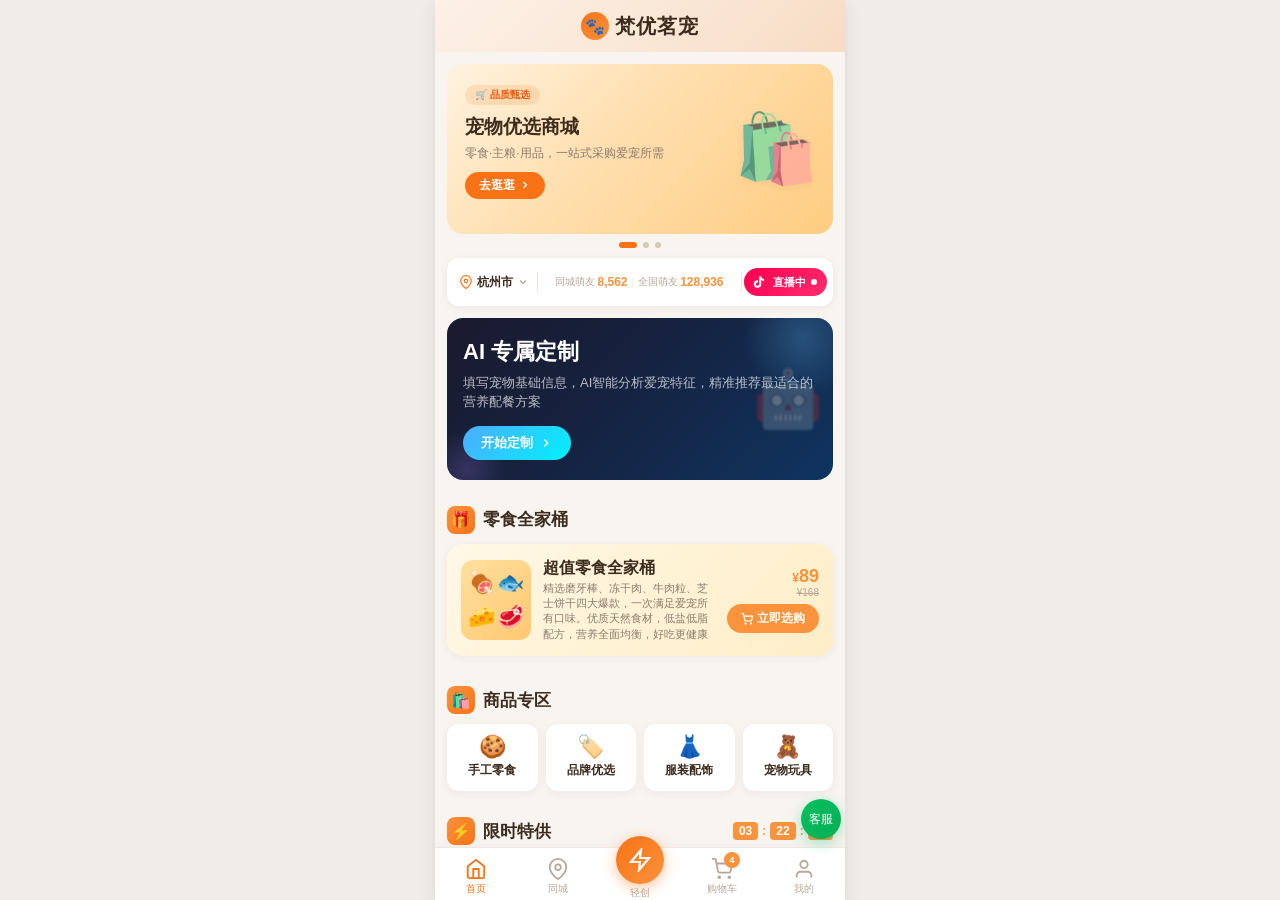
==== commit ea80e166: "feat: 增加客服功能和我的团队过滤" ====
--- a/index.html
+++ b/index.html
@@ -1301,23 +1301,41 @@
         <div class="page" id="profilePage">
           <div class="profile-scroll">
             <!-- 用户信息卡片 -->
-            <div class="profile-user-card">
-              <div class="profile-user-avatar" id="profileAvatar" onclick="openAvatarPicker()">
+            <div class="profile-user-card" onclick="openProfileDetail()">
+              <div
+                class="profile-user-avatar"
+                id="profileAvatar"
+                onclick="
+                  event.stopPropagation();
+                  openAvatarPicker();
+                "
+              >
                 <span>🐱</span>
               </div>
-              <div class="profile-user-info" onclick="openProfileEdit()">
+              <div class="profile-user-info">
                 <div class="profile-user-name" id="profileUserName">毛毛家长</div>
+                <div class="profile-user-phone" id="profileUserPhone">电话：156****8888</div>
                 <div class="profile-user-level">
                   <span class="profile-level-tag" id="profileLevelTag">
                     <svg viewBox="0 0 24 24" fill="currentColor" width="14" height="14">
                       <polygon points="12 2 15.09 8.26 22 9.27 17 14.14 18.18 21.02 12 17.77 5.82 21.02 7 14.14 2 9.27 8.91 8.26 12 2" />
                     </svg>
-                    梵优合伙人
+                    <span id="profileLevelText">梵优合伙人</span>
                   </span>
                   <span class="profile-member-badge" id="profileMemberBadge">🥈 银牌会员</span>
                 </div>
               </div>
-              <div class="profile-user-arrow">›</div>
+              <div class="profile-user-actions">
+                <button
+                  class="profile-edit-btn"
+                  onclick="
+                    event.stopPropagation();
+                    openProfileEdit();
+                  "
+                >
+                  编辑
+                </button>
+              </div>
             </div>
 
             <!-- ========== 宠物档案 ========== -->
@@ -1383,14 +1401,6 @@
               <span class="profile-menu-arrow">›</span>
             </div>
 
-            <!-- ========== 会员信息 ========== -->
-            <div class="profile-menu-item" onclick="openMemberDetail()">
-              <span class="profile-menu-icon">👑</span>
-              <span class="profile-menu-label">会员信息</span>
-              <span class="" id="memberBadgeInMenu">🥈</span>
-              <span class="profile-menu-arrow">›</span>
-            </div>
-
             <!-- ========== 充值管理 ========== -->
             <div class="profile-menu-item" onclick="openRechargeDetail()">
               <span class="profile-menu-icon">💰</span>
@@ -1411,6 +1421,9 @@
         </div>
         <!-- /#profilePage -->
       </main>
+
+      <!-- ==================== 客服悬浮按钮 ==================== -->
+      <div class="cs-float-btn" id="csFloatBtn" onclick="openCustomerService()">客服</div>
 
       <!-- ==================== 底部导航栏 ==================== -->
       <nav class="bottom-nav">
@@ -1718,50 +1731,6 @@
           <div class="order-detail-footer">
             <button class="order-detail-close-btn" onclick="closeOrderDetail()">关闭</button>
           </div>
-        </div>
-      </div>
-
-      <!-- ==================== 会员权益弹窗 ==================== -->
-      <div class="pet-form-overlay hidden" id="memberDetailOverlay" onclick="closeMemberDetail(event)">
-        <div class="member-detail-sheet" onclick="event.stopPropagation()">
-          <div class="pet-form-handle"></div>
-          <div class="member-detail-header">
-            <div class="member-detail-title">👑 会员权益</div>
-            <div class="member-detail-sub">升级享更多专属特权</div>
-          </div>
-          <div class="member-detail-levels">
-            <div class="member-level-card silver">
-              <div class="member-level-icon">🥈</div>
-              <div class="member-level-name">银牌会员</div>
-              <div class="member-level-threshold">累计充值或消费 ¥500+</div>
-              <div class="member-level-benefits">
-                <div class="member-benefit">✓ 全场9.8折</div>
-                <div class="member-benefit">✓ 积分加速1.1倍</div>
-                <div class="member-benefit">✓ 生日礼包一份</div>
-              </div>
-            </div>
-            <div class="member-level-card gold">
-              <div class="member-level-icon">🥇</div>
-              <div class="member-level-name">金牌会员</div>
-              <div class="member-level-threshold">累计充值或消费 ¥1,000+</div>
-              <div class="member-level-benefits">
-                <div class="member-benefit">✓ 全场9.6折</div>
-                <div class="member-benefit">✓ 积分加速1.3倍</div>
-                <div class="member-benefit">✓ 生日礼包一份（2年）</div>
-              </div>
-            </div>
-            <div class="member-level-card diamond">
-              <div class="member-level-icon">💎</div>
-              <div class="member-level-name">黑钻会员</div>
-              <div class="member-level-threshold">累计充值或消费 ¥3,000+</div>
-              <div class="member-level-benefits">
-                <div class="member-benefit">✓ 全场9.3折</div>
-                <div class="member-benefit">✓ 积分加速1.5倍</div>
-                <div class="member-benefit">✓ 生日礼包一份（终身）</div>
-              </div>
-            </div>
-          </div>
-          <button class="member-detail-close-btn" onclick="closeMemberDetail()">关闭</button>
         </div>
       </div>
 
@@ -1942,6 +1911,72 @@
         </div>
       </div>
 
+      <!-- ==================== 用户详情弹窗 ==================== -->
+      <div class="pet-form-overlay hidden" id="profileDetailOverlay" onclick="closeProfileDetail(event)">
+        <div class="profile-detail-sheet" onclick="event.stopPropagation()">
+          <div class="pet-form-handle"></div>
+          <div class="profile-detail-header">
+            <div class="profile-detail-avatar" id="profileDetailAvatar">🐱</div>
+            <div class="profile-detail-info">
+              <div class="profile-detail-name" id="profileDetailName">毛毛家长</div>
+              <div class="profile-detail-phone" id="profileDetailPhone">电话：156****8888</div>
+            </div>
+          </div>
+          <div class="profile-detail-tags">
+            <span class="profile-detail-level-tag" id="profileDetailLevelTag">
+              <svg viewBox="0 0 24 24" fill="currentColor" width="14" height="14">
+                <polygon points="12 2 15.09 8.26 22 9.27 17 14.14 18.18 21.02 12 17.77 5.82 21.02 7 14.14 2 9.27 8.91 8.26 12 2" />
+              </svg>
+              <span id="profileDetailLevel">梵优合伙人</span>
+            </span>
+            <span class="profile-detail-member-badge" id="profileDetailMemberBadge">🥈 银牌会员</span>
+          </div>
+
+          <!-- ========== 会员权益（整合在个人详情中）========== -->
+          <!-- 当前会员信息 -->
+          <div class="member-progress-text" id="memberProgressText">还需消费 ¥500 升级金牌会员</div>
+
+          <!-- 会员等级轮播 -->
+          <div class="member-levels-track" id="memberLevelsTrack">
+            <div class="member-level-card silver" data-level="silver">
+              <div class="member-level-icon">🥈</div>
+              <div class="member-level-name">银牌会员</div>
+              <div class="member-level-threshold">累计充值或消费 ¥500+</div>
+              <div class="member-level-benefits">
+                <div class="member-benefit">✓ 全场9.8折</div>
+                <div class="member-benefit">✓ 积分加速1.1倍</div>
+                <div class="member-benefit">✓ 生日礼包一份</div>
+              </div>
+            </div>
+            <div class="member-level-card gold" data-level="gold">
+              <div class="member-level-icon">🥇</div>
+              <div class="member-level-name">金牌会员</div>
+              <div class="member-level-threshold">累计充值或消费 ¥1,000+</div>
+              <div class="member-level-benefits">
+                <div class="member-benefit">✓ 全场9.6折</div>
+                <div class="member-benefit">✓ 积分加速1.3倍</div>
+                <div class="member-benefit">✓ 生日礼包一份（2年）</div>
+              </div>
+            </div>
+            <div class="member-level-card diamond" data-level="diamond">
+              <div class="member-level-icon">💎</div>
+              <div class="member-level-name">黑钻会员</div>
+              <div class="member-level-threshold">累计充值或消费 ¥3,000+</div>
+              <div class="member-level-benefits">
+                <div class="member-benefit">✓ 全场9.3折</div>
+                <div class="member-benefit">✓ 积分加速1.5倍</div>
+                <div class="member-benefit">✓ 生日礼包一份（终身）</div>
+              </div>
+            </div>
+          </div>
+          <div class="member-level-dots" id="memberLevelDots">
+            <div class="member-dot active" data-index="0" onclick="goToMemberLevel(0)"></div>
+            <div class="member-dot" data-index="1" onclick="goToMemberLevel(1)"></div>
+            <div class="member-dot" data-index="2" onclick="goToMemberLevel(2)"></div>
+          </div>
+        </div>
+      </div>
+
       <!-- ==================== 个人信息编辑弹窗 ==================== -->
       <div class="pet-form-overlay hidden" id="profileEditOverlay" onclick="closeProfileEdit(event)">
         <div class="pet-form-sheet" onclick="event.stopPropagation()">
@@ -1955,13 +1990,6 @@
             <div class="pet-form-field">
               <label>手机号</label>
               <input class="pet-form-input" type="tel" id="profilePhoneInput" placeholder="请输入手机号" maxlength="11" />
-            </div>
-            <div class="pet-form-field">
-              <label>轻创等级</label>
-              <select class="pet-form-select" id="profileLevelSelect">
-                <option value="梵优合伙人">梵优合伙人</option>
-                <option value="梵优主理人">梵优主理人</option>
-              </select>
             </div>
             <div class="pet-form-actions">
               <button class="pet-form-btn cancel" onclick="closeProfileEdit()">取消</button>
@@ -2361,10 +2389,13 @@
           </div>
         </div>
 
-        <!-- 搜索 -->
-        <div class="invite-search">
-          <span class="invite-search-icon">🔍</span>
-          <input type="text" class="invite-search-input" placeholder="搜索邀请用户..." oninput="searchInvite(this)" />
+        <!-- 等级筛选 -->
+        <div class="invite-level-filter" id="inviteLevelFilter">
+          <span class="invite-level-chip active" data-level="all" onclick="filterInviteByLevel('all', this)">全部</span>
+          <span class="invite-level-chip" data-level="普通用户" onclick="filterInviteByLevel('普通用户', this)">普通用户</span>
+          <span class="invite-level-chip" data-level="梵优合伙人" onclick="filterInviteByLevel('梵优合伙人', this)">梵优合伙人</span>
+          <span class="invite-level-chip" data-level="梵优主理人" onclick="filterInviteByLevel('梵优主理人', this)">梵优主理人</span>
+          <!-- <span class="invite-level-chip" data-level="分公司" onclick="filterInviteByLevel('分公司', this)">分公司</span> -->
         </div>
 
         <!-- 邀请列表 -->
--- a/style.css
+++ b/style.css
@@ -563,7 +563,7 @@
   gap: 8px;
 }
 .city-detail-products-grid .shop-product-card {
-  width: calc(50% - 4px);
+  width: 100%;
 }
 
 /* 申请合作入口 */
@@ -2979,30 +2979,35 @@
   display: none;
 }
 
-/* 商品卡片（两列） */
+/* 商品卡片（单列横向布局） */
 .shop-product-card {
-  width: calc(50% - 4px);
+  width: 100%;
+  display: flex;
+  flex-direction: row;
+  align-items: stretch;
   background: #fff;
   border-radius: var(--radius);
   overflow: hidden;
   box-shadow: var(--shadow-sm);
   cursor: pointer;
   transition: transform var(--transition);
+  margin-bottom: 4px;
 }
 .shop-product-card:active {
   transform: scale(0.97);
 }
 .shop-product-img-wrap {
+  width: 140px;
+  min-height: 140px;
+  flex-shrink: 0;
   position: relative;
-  width: 100%;
-  height: 120px;
   display: flex;
   align-items: center;
   justify-content: center;
   background: linear-gradient(135deg, #fdf6f0, #faf1e6);
 }
 .shop-product-img {
-  font-size: 48px;
+  font-size: 56px;
   line-height: 1;
 }
 .shop-product-tag {
@@ -3025,24 +3030,40 @@
   background: var(--primary);
 }
 .shop-product-info {
-  padding: 8px 10px 10px;
+  flex: 1;
+  padding: 10px 12px;
+  display: flex;
+  flex-direction: column;
+  justify-content: space-between;
+  min-width: 0;
 }
 .shop-product-name {
-  font-size: 12px;
-  font-weight: 600;
+  font-size: 14px;
+  font-weight: 700;
   color: var(--text);
   white-space: nowrap;
   overflow: hidden;
   text-overflow: ellipsis;
   margin-bottom: 4px;
 }
+.shop-product-desc {
+  font-size: 11px;
+  color: var(--text-secondary);
+  line-height: 1.5;
+  display: -webkit-box;
+  -webkit-line-clamp: 2;
+  -webkit-box-orient: vertical;
+  overflow: hidden;
+  margin-bottom: 6px;
+}
 .shop-product-meta {
   display: flex;
   align-items: baseline;
   gap: 6px;
+  margin-bottom: 6px;
 }
 .shop-product-price {
-  font-size: 15px;
+  font-size: 18px;
   font-weight: 800;
   color: var(--danger);
 }
@@ -3183,8 +3204,8 @@
 /* ============ 普通卡片购物车 icon ============ */
 .shop-product-cart-btn {
   margin-left: auto;
-  width: 22px;
-  height: 22px;
+  width: 28px;
+  height: 28px;
   display: flex;
   align-items: center;
   justify-content: center;
@@ -3196,8 +3217,8 @@
   flex-shrink: 0;
 }
 .shop-product-cart-btn svg {
-  width: 12px;
-  height: 12px;
+  width: 14px;
+  height: 14px;
 }
 .shop-product-cart-btn:active {
   opacity: 0.85;
@@ -3404,6 +3425,51 @@
 }
 .nav-item-creator.active .nav-creator-label {
   color: var(--primary);
+}
+
+/* ========== 客服悬浮按钮 ========== */
+.cs-float-btn {
+  position: absolute;
+  width: 40px;
+  height: 40px;
+  border-radius: 50%;
+  background: linear-gradient(135deg, #07C160, #06AD56);
+  box-shadow: 0 4px 14px rgba(7, 193, 96, 0.35);
+  z-index: 150;
+  display: flex;
+  align-items: center;
+  justify-content: center;
+  cursor: pointer;
+  color: #fff;
+  font-size: 12px;
+  user-select: none;
+  -webkit-user-select: none;
+  touch-action: none;
+  animation: csPulse 2.5s ease-in-out infinite;
+}
+.cs-float-btn.snapping {
+  transition:
+    left 0.35s cubic-bezier(0.34, 1.56, 0.64, 1),
+    top 0.35s cubic-bezier(0.34, 1.56, 0.64, 1),
+    right 0.35s cubic-bezier(0.34, 1.56, 0.64, 1);
+}
+.cs-float-btn.dragging {
+  transition: none;
+  animation: none;
+  box-shadow: 0 6px 20px rgba(7, 193, 96, 0.45);
+}
+.cs-float-btn:active {
+  transform: scale(0.92);
+}
+
+@keyframes csPulse {
+  0%,
+  100% {
+    box-shadow: 0 4px 14px rgba(7, 193, 96, 0.35);
+  }
+  50% {
+    box-shadow: 0 4px 22px rgba(7, 193, 96, 0.55);
+  }
 }
 
 /* ========== TOAST ========== */
@@ -4723,7 +4789,13 @@
   padding: 16px;
   margin: 12px 0 14px;
   box-shadow: var(--shadow-sm);
-  cursor: default;
+  cursor: pointer;
+  transition:
+    transform var(--transition),
+    box-shadow var(--transition);
+}
+.profile-user-card:active {
+  transform: scale(0.99);
 }
 .profile-user-avatar {
   width: 56px;
@@ -4750,6 +4822,11 @@
   font-size: 17px;
   font-weight: 700;
   color: var(--text);
+  margin-bottom: 4px;
+}
+.profile-user-phone {
+  font-size: 12px;
+  color: var(--text-secondary);
   margin-bottom: 6px;
 }
 .profile-user-level {
@@ -4777,11 +4854,26 @@
   background: #e0e0e0;
   color: #757575;
 }
-.profile-user-arrow {
-  font-size: 22px;
-  color: var(--text-light);
-  cursor: pointer;
-  padding: 0 4px;
+.profile-user-actions {
+  flex-shrink: 0;
+  display: flex;
+  align-items: center;
+}
+.profile-edit-btn {
+  padding: 6px 14px;
+  font-size: 12px;
+  font-weight: 600;
+  color: var(--primary);
+  background: rgba(249, 115, 22, 0.12);
+  border: 1px solid rgba(249, 115, 22, 0.25);
+  border-radius: 14px;
+  cursor: pointer;
+  transition: all var(--transition);
+  white-space: nowrap;
+}
+.profile-edit-btn:active {
+  background: rgba(249, 115, 22, 0.22);
+  transform: scale(0.96);
 }
 
 /* ========== 通用section ========== */
@@ -5068,10 +5160,173 @@
 .profile-member-card-detail:active {
   background: #faf8f5;
 }
-.recharge-detail-sheet {
+/* ========= 用户详情弹窗 ========= */
+.profile-detail-sheet {
   background: #fff;
   border-radius: var(--radius-xl) var(--radius-xl) 0 0;
   max-height: 80vh;
+  overflow-y: auto;
+  padding: 0 0 30px;
+  animation: slideUp 0.35s cubic-bezier(0.34, 1.56, 0.64, 1);
+}
+.profile-detail-header {
+  display: flex;
+  align-items: center;
+  gap: 14px;
+  padding: 24px 20px 16px;
+}
+.profile-detail-avatar {
+  width: 64px;
+  height: 64px;
+  border-radius: 50%;
+  background: linear-gradient(135deg, #ffcc80, #ffab40);
+  display: flex;
+  align-items: center;
+  justify-content: center;
+  font-size: 36px;
+  flex-shrink: 0;
+  box-shadow: 0 2px 8px rgba(249, 115, 22, 0.25);
+}
+.profile-detail-info {
+  flex: 1;
+  min-width: 0;
+}
+.profile-detail-name {
+  font-size: 18px;
+  font-weight: 800;
+  color: var(--text);
+  margin-bottom: 4px;
+}
+.profile-detail-phone {
+  font-size: 13px;
+  color: var(--text-secondary);
+}
+.profile-detail-tags {
+  display: flex;
+  align-items: center;
+  gap: 8px;
+  padding: 0 20px 16px;
+  flex-wrap: wrap;
+}
+.profile-detail-level-tag {
+  display: inline-flex;
+  align-items: center;
+  gap: 3px;
+  font-size: 11px;
+  font-weight: 700;
+  padding: 3px 10px;
+  border-radius: 10px;
+  background: rgba(249, 115, 22, 0.15);
+  color: #ea580c;
+}
+.profile-detail-member-badge {
+  font-size: 11px;
+  font-weight: 600;
+  padding: 3px 10px;
+  border-radius: 10px;
+  background: #e0e0e0;
+  color: #757575;
+}
+
+/* ========= 会员详情弹窗 - 当前会员信息 ========= */
+.member-progress-text {
+  font-size: 12px;
+  padding: 10px;
+  text-align: center;
+  overflow: hidden;
+  margin-bottom: 6px;
+}
+
+/* ========= 会员等级轮播 ========= */
+
+.member-levels-track {
+  display: flex;
+  overflow-x: auto;
+  gap: 20px;
+  padding: 0 20px;
+  scroll-snap-type: x mandatory;
+  -webkit-overflow-scrolling: touch;
+  scroll-behavior: smooth;
+  flex: 1;
+}
+.member-levels-track::-webkit-scrollbar {
+  display: none;
+}
+.member-level-card {
+  flex: 0 0 100%;
+  scroll-snap-align: center;
+  border-radius: var(--radius);
+  padding: 16px;
+  text-align: center;
+  transition: transform 0.3s ease;
+}
+.member-level-card.silver {
+  background: linear-gradient(135deg, #fafafa, #f5f5f5);
+  border: 1.5px solid #e0e0e0;
+}
+.member-level-card.gold {
+  background: linear-gradient(135deg, #fffde7, #fff8e1);
+  border: 1.5px solid #ffe082;
+}
+.member-level-card.diamond {
+  background: linear-gradient(135deg, #ede7f6, #e1dce9);
+  border: 1.5px solid #b39ddb;
+}
+.member-level-card.active {
+  border-width: 2px;
+  box-shadow: var(--shadow-md);
+}
+.member-level-icon {
+  font-size: 36px;
+  margin-bottom: 8px;
+}
+.member-level-name {
+  font-size: 15px;
+  font-weight: 800;
+  color: var(--text);
+  margin-bottom: 4px;
+}
+.member-level-threshold {
+  font-size: 11px;
+  color: var(--text-light);
+  margin-bottom: 10px;
+}
+.member-level-benefits {
+  display: flex;
+  flex-direction: column;
+  gap: 4px;
+  align-items: center;
+}
+.member-benefit {
+  font-size: 11px;
+  color: var(--text-secondary);
+}
+
+/* 轮播指示点 */
+.member-level-dots {
+  display: flex;
+  justify-content: center;
+  gap: 6px;
+  padding: 8px 0 16px;
+}
+.member-dot {
+  width: 6px;
+  height: 6px;
+  border-radius: 3px;
+  background: #d4c8b8;
+  transition: all 0.3s ease;
+  cursor: pointer;
+}
+.member-dot.active {
+  width: 18px;
+  background: var(--primary);
+}
+
+/* ========= 原会员弹窗样式（保留兼容） ========= */
+.member-detail-sheet {
+  background: #fff;
+  border-radius: var(--radius-xl) var(--radius-xl) 0 0;
+  max-height: 85vh;
   overflow-y: auto;
   padding: 0 0 20px;
   animation: slideUp 0.35s cubic-bezier(0.34, 1.56, 0.64, 1);
--- a/commission.css
+++ b/commission.css
@@ -624,34 +624,41 @@
 }
 */
 
-.invite-search {
+.invite-level-filter {
   margin: 0 16px 12px;
-  position: relative;
-}
-.invite-search-icon {
-  position: absolute;
-  left: 12px;
-  top: 50%;
-  transform: translateY(-50%);
-  font-size: 16px;
-  color: var(--text-light);
-}
-.invite-search-input {
-  width: 100%;
-  padding: 10px 14px 10px 36px;
-  border: 1.5px solid var(--border);
-  border-radius: var(--radius-sm);
-  font-size: 14px;
-  color: var(--text);
-  background: #fff;
-  outline: none;
-  box-sizing: border-box;
-}
-.invite-search-input:focus {
-  border-color: var(--primary);
+  display: flex;
+  gap: 8px;
+  overflow-x: auto;
+  -webkit-overflow-scrolling: touch;
+  scrollbar-width: none;
+}
+.invite-level-filter::-webkit-scrollbar {
+  display: none;
+}
+.invite-level-chip {
+  flex-shrink: 0;
+  padding: 4px 10px;
+  border-radius: 20px;
+  font-size: 13px;
+  color: var(--text-light);
+  background: #f3f4f6;
+  cursor: pointer;
+  white-space: nowrap;
+  transition: all 0.2s;
+  user-select: none;
+}
+.invite-level-chip.active {
+  background: var(--primary);
+  color: #fff;
+  font-weight: 500;
+}
+.invite-level-chip:active {
+  transform: scale(0.96);
 }
 .invite-list {
   margin: 0 16px;
+  height: 40vh;
+  overflow: auto;
 }
 .invite-item {
   display: flex;
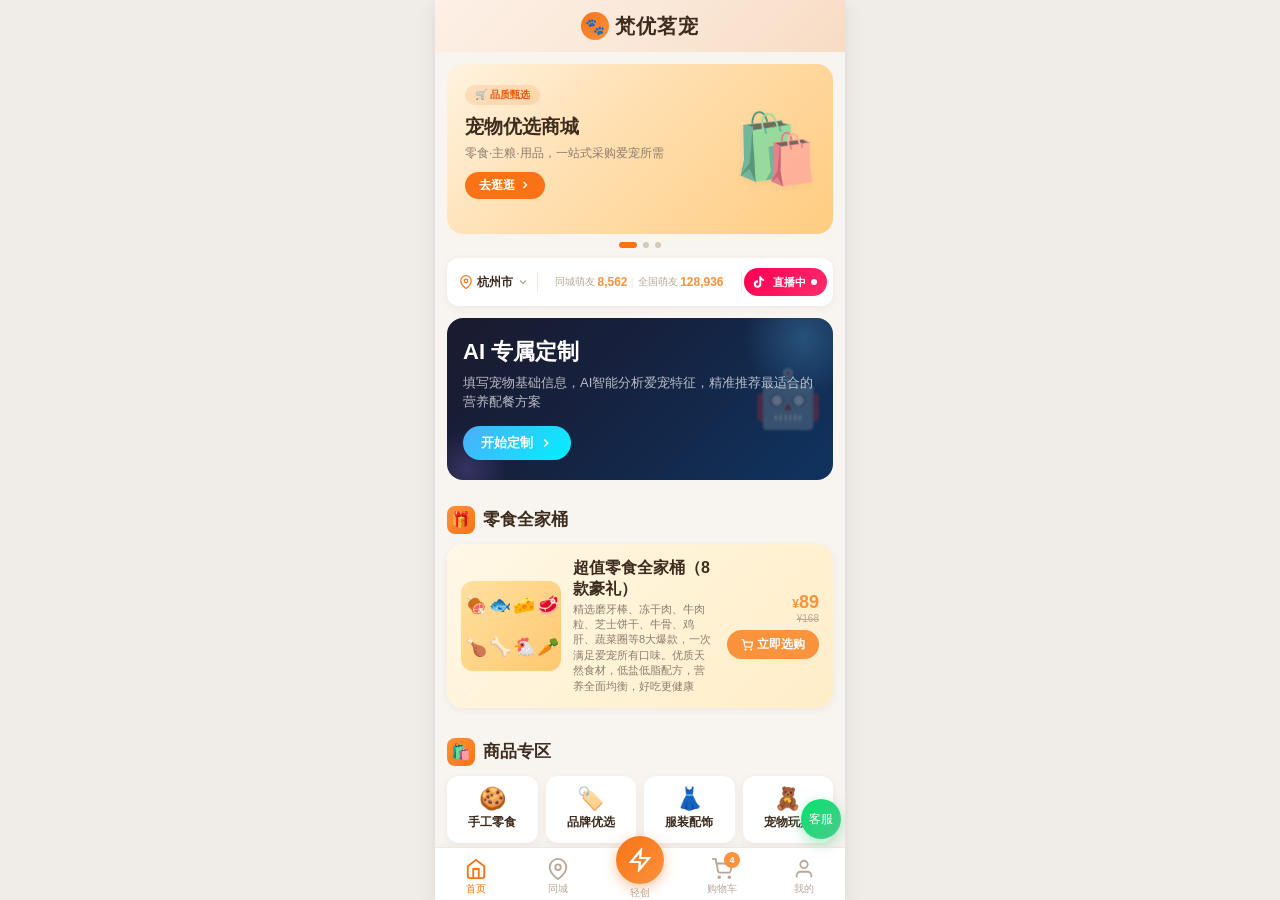
==== commit d7bfd1cd: "feat: 专属配餐分组显示，限制数量" ====
--- a/index.html
+++ b/index.html
@@ -144,11 +144,15 @@
               <div class="family-bucket-imgs-item">🐟</div>
               <div class="family-bucket-imgs-item">🧀</div>
               <div class="family-bucket-imgs-item">🥩</div>
+              <div class="family-bucket-imgs-item">🍗</div>
+              <div class="family-bucket-imgs-item">🦴</div>
+              <div class="family-bucket-imgs-item">🐔</div>
+              <div class="family-bucket-imgs-item">🥕</div>
             </div>
             <div class="family-bucket-info">
-              <div class="family-bucket-name">超值零食全家桶</div>
+              <div class="family-bucket-name">超值零食全家桶（8款豪礼）</div>
               <div class="family-bucket-desc">
-                精选磨牙棒、冻干肉、牛肉粒、芝士饼干四大爆款，一次满足爱宠所有口味。优质天然食材，低盐低脂配方，营养全面均衡，好吃更健康
+                精选磨牙棒、冻干肉、牛肉粒、芝士饼干、牛骨、鸡肝、蔬菜圈等8大爆款，一次满足爱宠所有口味。优质天然食材，低盐低脂配方，营养全面均衡，好吃更健康
               </div>
             </div>
             <div class="family-bucket-right">
@@ -376,10 +380,10 @@
             <div class="cart-bottom" id="cartBottom">
               <label class="cart-bottom-check"> <input type="checkbox" id="cartCheckAll2" onchange="toggleCheckAll()" checked /> 全选 </label>
               <div class="cart-bottom-total">
-                <div class="cart-bottom-total-label">合计</div>
+                <div class="cart-bottom-total-label"><span id="cartShippingLabel">含运费¥10.00</span> 合计</div>
                 <div class="cart-bottom-total-price"><span class="unit">¥</span><span id="cartTotalPrice">0</span></div>
               </div>
-              <button class="cart-bottom-btn" id="cartSubmitBtn" onclick="showToast('调用支付接口')">结算</button>
+              <button class="cart-bottom-btn" id="cartSubmitBtn" onclick="submitCart()">结算</button>
             </div>
           </div>
         </div>
@@ -418,17 +422,17 @@
                     <span class="quiz-pet-label">狗狗</span>
                   </div>
                 </div>
-                <!-- 推荐商品滑动卡片 -->
-                <div class="quiz-product-slider" id="quizProductSlider">
-                  <div class="quiz-product-slider-header">
-                    <span class="quiz-product-slider-title">🔥 热销推荐</span>
-                    <span class="quiz-product-slider-hint">← 左右滑动查看 →</span>
-                  </div>
-                  <div class="quiz-product-track" id="quizProductTrack">
-                    <!-- JS 动态渲染 -->
-                  </div>
-                  <div class="quiz-product-dots" id="quizProductDots"></div>
-                </div>
+              </div>
+              <!-- 推荐商品滑动卡片 -->
+              <div class="quiz-product-slider" id="quizProductSlider">
+                <div class="quiz-product-slider-header">
+                  <span class="quiz-product-slider-title">🔥 热销推荐</span>
+                  <span class="quiz-product-slider-hint">← 左右滑动查看 →</span>
+                </div>
+                <div class="quiz-product-track" id="quizProductTrack">
+                  <!-- JS 动态渲染 -->
+                </div>
+                <div class="quiz-product-dots" id="quizProductDots"></div>
               </div>
 
               <!-- ============ 猫咪题目 ============ -->
--- a/style.css
+++ b/style.css
@@ -1458,6 +1458,12 @@
   flex-shrink: 0;
 }
 
+/* 运费标签高亮 */
+.cart-bottom-total-label .shipping-highlight {
+  color: #fff;
+  font-weight: 700;
+}
+
 /* 地址列表弹出卡片 -- 选中状态 */
 .address-popup-card.selected {
   border-color: var(--primary);
@@ -2185,9 +2191,14 @@
 
 /* ========== 答题页商品滑动卡片 ========== */
 .quiz-product-slider {
-  border-top: 2px solid #f7f4f0;
-  margin: 40px 0 16px;
-  padding-top: 40px;
+  margin: 20px 0 0;
+  margin-bottom: 20px;
+  padding: 14px;
+  background: var(--card-bg);
+  border-radius: var(--radius);
+  box-shadow: var(--shadow-sm);
+  transition: all 0.3s ease;
+  animation: quizFadeSlideIn 0.35s cubic-bezier(0.34, 1.56, 0.64, 1);
 }
 .quiz-product-slider-header {
   display: flex;
@@ -2231,7 +2242,7 @@
 }
 .quiz-product-card-img {
   width: 100%;
-  height: 180px;
+  height: 240px;
   display: flex;
   align-items: center;
   justify-content: center;
@@ -3433,7 +3444,7 @@
   width: 40px;
   height: 40px;
   border-radius: 50%;
-  background: linear-gradient(135deg, #07C160, #06AD56);
+  background: linear-gradient(135deg, #06e16f, #4dca89);
   box-shadow: 0 4px 14px rgba(7, 193, 96, 0.35);
   z-index: 150;
   display: flex;
@@ -4012,6 +4023,8 @@
 .group-members-avatars {
   display: flex;
   gap: 6px;
+  overflow: auto;
+  padding-bottom: 10px;
 }
 .gma-avatar {
   width: 36px;
@@ -7216,3 +7229,48 @@
 .order-popup-card-action:active {
   opacity: 0.8;
 }
+
+/* 购物车分类头部（标题+提示同一行） */
+.cart-section-header {
+  display: flex;
+  align-items: center;
+  justify-content: space-between;
+  padding: 8px 4px 4px;
+}
+
+/* 购物车分类标题 */
+.cart-section-title {
+  font-size: 13px;
+  font-weight: 700;
+  color: var(--primary-dark);
+  display: flex;
+  align-items: center;
+  gap: 4px;
+}
+
+/* 购物车分类提示 */
+.cart-section-tip {
+  font-size: 11px;
+  padding: 2px 8px;
+  border-radius: var(--radius-sm);
+  background: #fff3e0;
+  color: #e6a23c;
+}
+
+.cart-section-tip.ok {
+  background: #f0f9eb;
+  color: #67c23a;
+}
+
+/* 零食全家桶图片区：4x2 网格（8款商品） */
+.family-bucket-imgs {
+  width: 100px !important;
+  height: 90px !important;
+  grid-template-columns: 1fr 1fr 1fr 1fr !important;
+  grid-template-rows: 1fr 1fr !important;
+  gap: 2px !important;
+  padding: 4px !important;
+}
+.family-bucket-imgs-item {
+  font-size: 18px !important;
+}
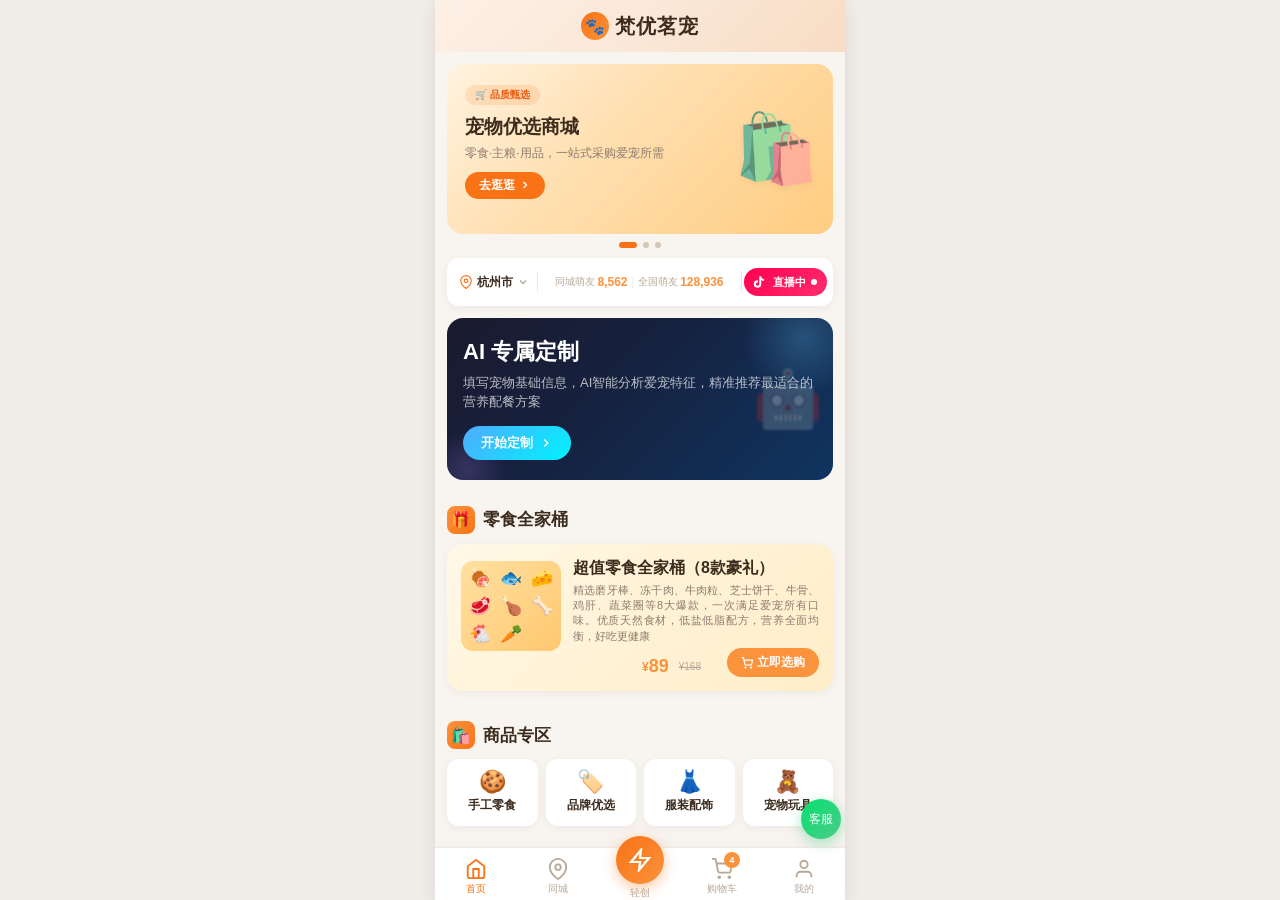
==== commit 9e4a3d9c: "feat: 购物车样式问题" ====
--- a/index.html
+++ b/index.html
@@ -154,23 +154,23 @@
               <div class="family-bucket-desc">
                 精选磨牙棒、冻干肉、牛肉粒、芝士饼干、牛骨、鸡肝、蔬菜圈等8大爆款，一次满足爱宠所有口味。优质天然食材，低盐低脂配方，营养全面均衡，好吃更健康
               </div>
-            </div>
-            <div class="family-bucket-right">
-              <div class="family-bucket-price"><span class="unit">¥</span>89<span class="orig">¥168</span></div>
-              <button
-                class="family-bucket-btn"
-                onclick="
-                  event.stopPropagation();
-                  addFamilyBucket();
-                "
-              >
-                <svg viewBox="0 0 24 24" fill="none" stroke="currentColor" stroke-width="2.5">
-                  <circle cx="9" cy="21" r="1" />
-                  <circle cx="20" cy="21" r="1" />
-                  <path d="M1 1h4l2.68 13.39a2 2 0 0 0 2 1.61h9.72a2 2 0 0 0 2-1.61L23 6H6" />
-                </svg>
-                立即选购
-              </button>
+              <div class="family-bucket-right">
+                <div class="family-bucket-price"><span class="unit">¥</span>89<span class="orig">¥168</span></div>
+                <button
+                  class="family-bucket-btn"
+                  onclick="
+                    event.stopPropagation();
+                    addFamilyBucket();
+                  "
+                >
+                  <svg viewBox="0 0 24 24" fill="none" stroke="currentColor" stroke-width="2.5">
+                    <circle cx="9" cy="21" r="1" />
+                    <circle cx="20" cy="21" r="1" />
+                    <path d="M1 1h4l2.68 13.39a2 2 0 0 0 2 1.61h9.72a2 2 0 0 0 2-1.61L23 6H6" />
+                  </svg>
+                  立即选购
+                </button>
+              </div>
             </div>
           </div>
 
@@ -363,7 +363,7 @@
               <div class="cart-empty-desc">快去挑选心仪的宠物好物吧</div>
               <button class="cart-empty-btn" onclick="switchTab('home', document.querySelector('.nav-item'))">去逛逛</button>
             </div>
-            <div id="cartContent" style="display: none; flex: 1">
+            <div id="cartContent" style="display: none; flex: 1; overflow: auto">
               <!-- 收货地址栏 -->
               <div class="cart-address-bar" id="cartAddressBar" onclick="openCartAddressList()">
                 <div class="cart-address-bar-icon">📍</div>
--- a/style.css
+++ b/style.css
@@ -142,6 +142,7 @@
   display: none;
 }
 .page.active {
+  height: 100%;
   display: block;
 }
 
@@ -1323,10 +1324,6 @@
 }
 
 .cart-bottom {
-  position: absolute;
-  bottom: 0;
-  left: 0;
-  right: 0;
   background: linear-gradient(135deg, #ffc596 0%, #ff9549 100%);
   border-top: none;
   display: flex;
@@ -2734,26 +2731,30 @@
   font-size: 16px;
   font-weight: 700;
   color: var(--text);
-  margin-bottom: 2px;
+  margin-bottom: 4px;
 }
 .family-bucket-desc {
   font-size: 11px;
   color: var(--text-secondary);
   line-height: 1.4;
+  text-align: justify;
   display: -webkit-box;
   -webkit-box-orient: vertical;
   overflow: hidden;
 }
 .family-bucket-right {
   display: flex;
-  flex-direction: column;
   align-items: flex-end;
+  justify-content: flex-end;
   gap: 6px;
   flex-shrink: 0;
+  margin-top: 4px;
 }
 .family-bucket-price {
   font-size: 18px;
   font-weight: 800;
+  display: flex;
+  align-items: center;
   color: var(--accent);
 }
 .family-bucket-price .unit {
@@ -2763,6 +2764,7 @@
 .family-bucket-price .orig {
   font-size: 10px;
   color: var(--text-light);
+  margin-left: 10px;
   text-decoration: line-through;
   font-weight: 400;
   display: block;
@@ -2778,6 +2780,7 @@
   border-radius: 16px;
   font-size: 12px;
   font-weight: 600;
+  margin-left: 20px;
   border: none;
   cursor: pointer;
   transition: background var(--transition);
@@ -7266,10 +7269,11 @@
 .family-bucket-imgs {
   width: 100px !important;
   height: 90px !important;
-  grid-template-columns: 1fr 1fr 1fr 1fr !important;
-  grid-template-rows: 1fr 1fr !important;
+  grid-template-columns: 1fr 1fr 1fr !important;
+  grid-template-rows: 1fr 1fr 1fr !important;
   gap: 2px !important;
   padding: 4px !important;
+  margin-bottom: 22px;
 }
 .family-bucket-imgs-item {
   font-size: 18px !important;
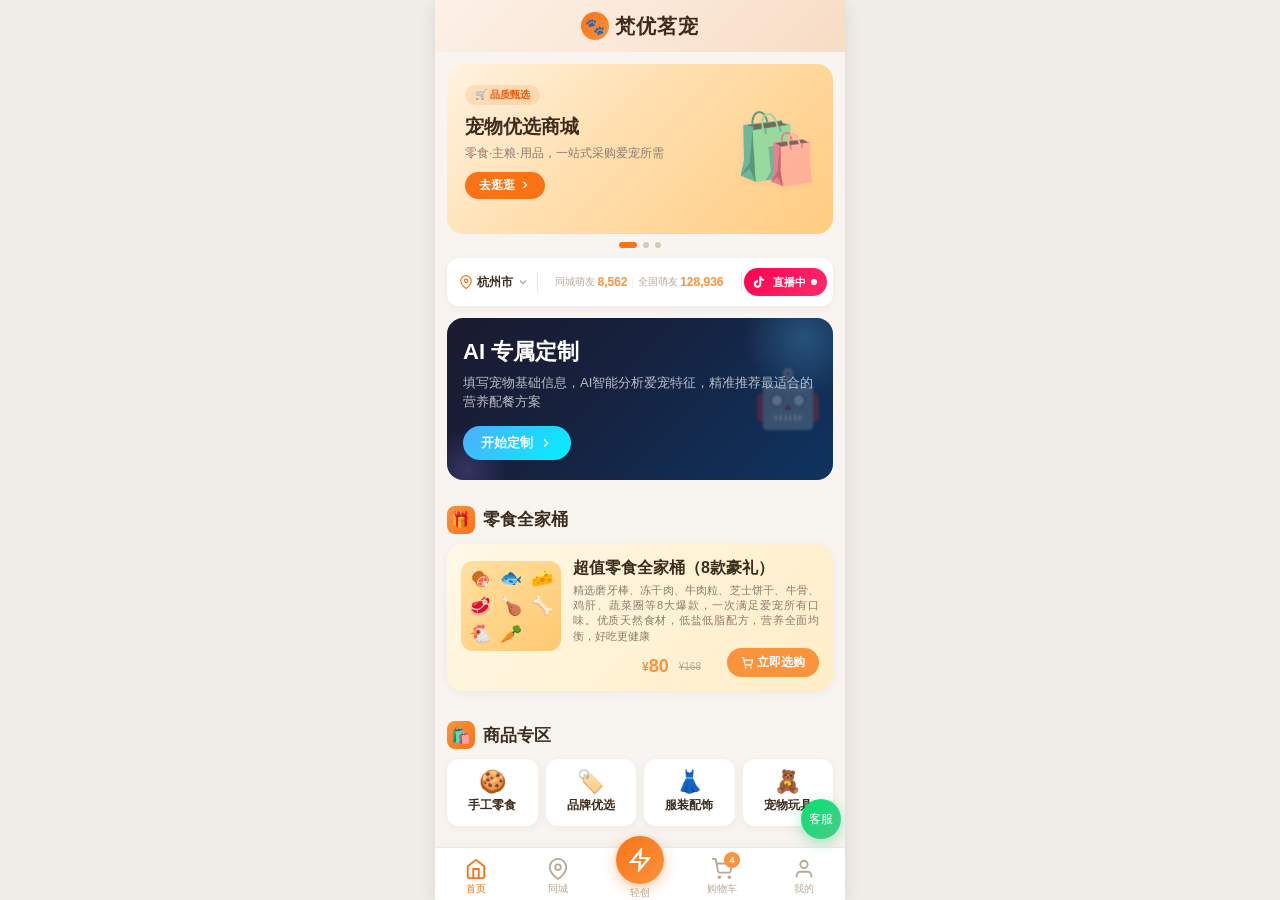
==== commit 64e10e80: "fix: 修改专属价格" ====
--- a/index.html
+++ b/index.html
@@ -155,7 +155,7 @@
                 精选磨牙棒、冻干肉、牛肉粒、芝士饼干、牛骨、鸡肝、蔬菜圈等8大爆款，一次满足爱宠所有口味。优质天然食材，低盐低脂配方，营养全面均衡，好吃更健康
               </div>
               <div class="family-bucket-right">
-                <div class="family-bucket-price"><span class="unit">¥</span>89<span class="orig">¥168</span></div>
+                <div class="family-bucket-price"><span class="unit">¥</span>80<span class="orig">¥168</span></div>
                 <button
                   class="family-bucket-btn"
                   onclick="
